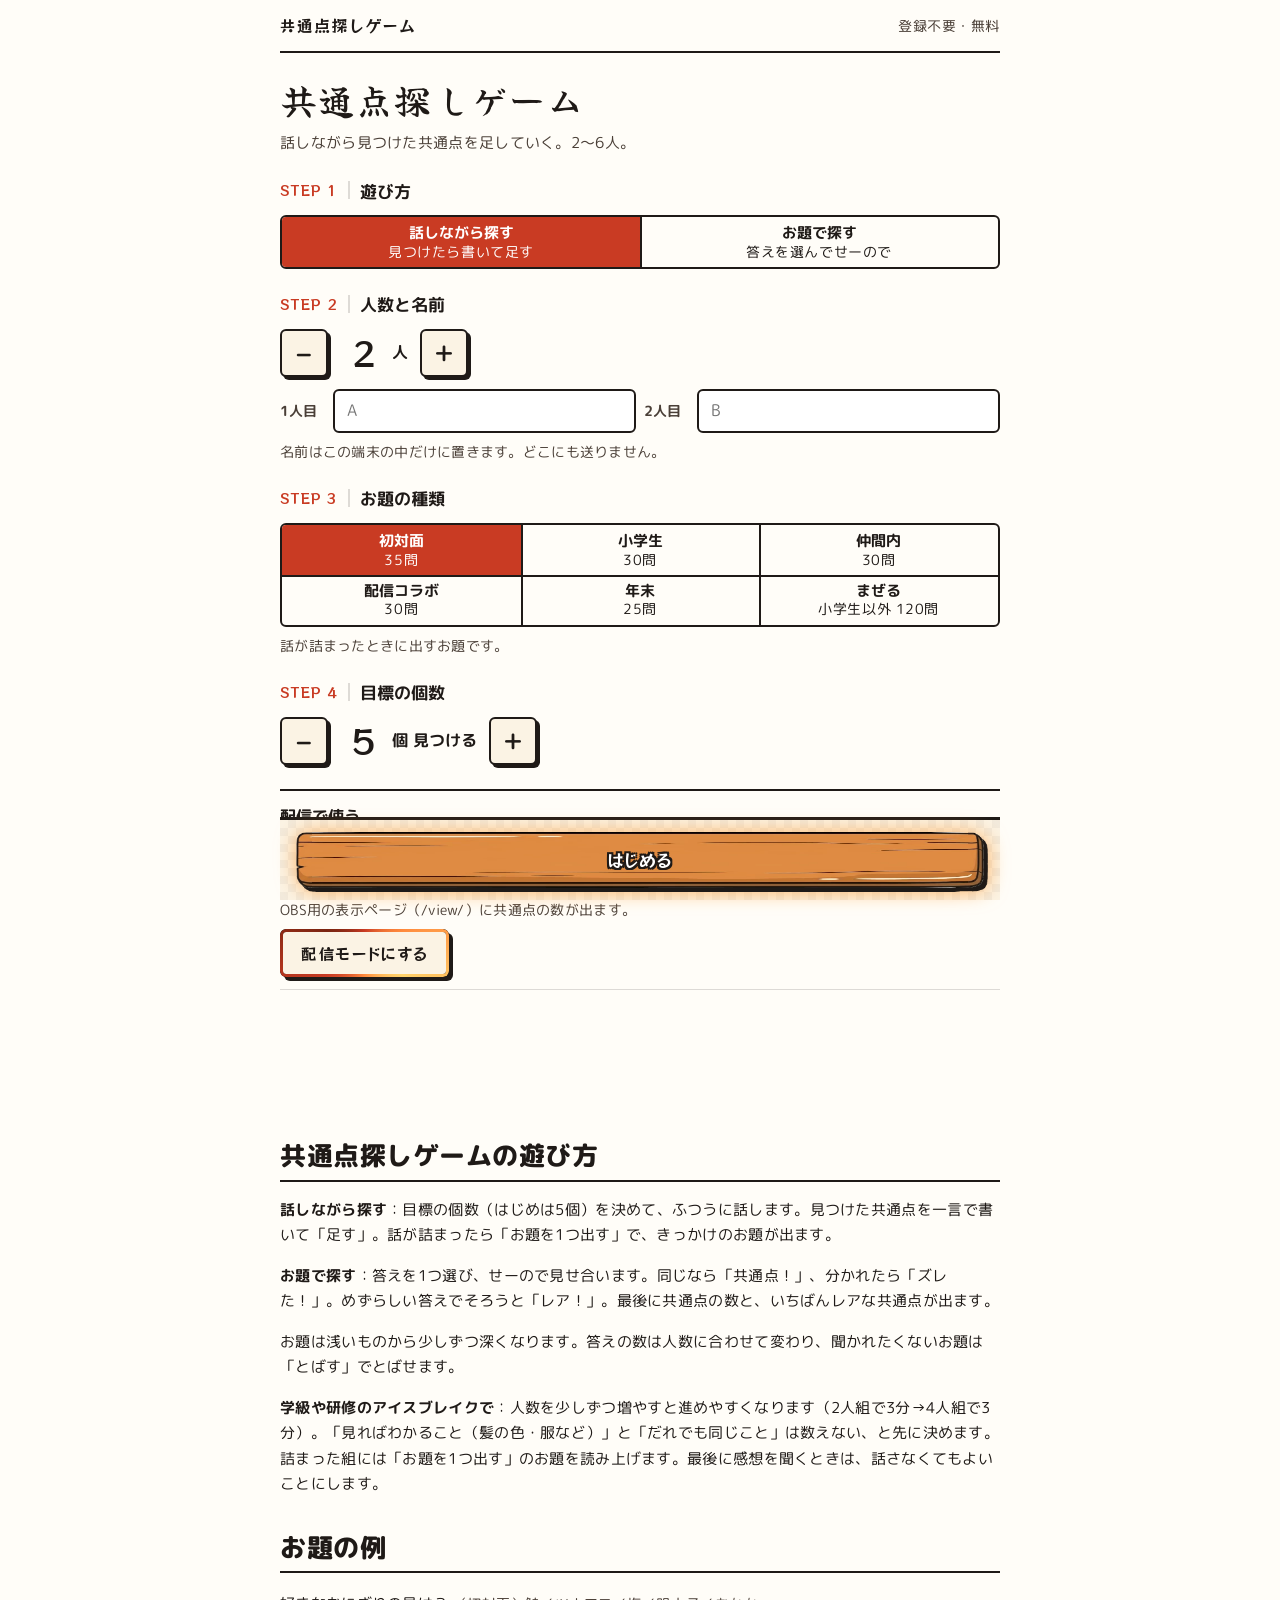
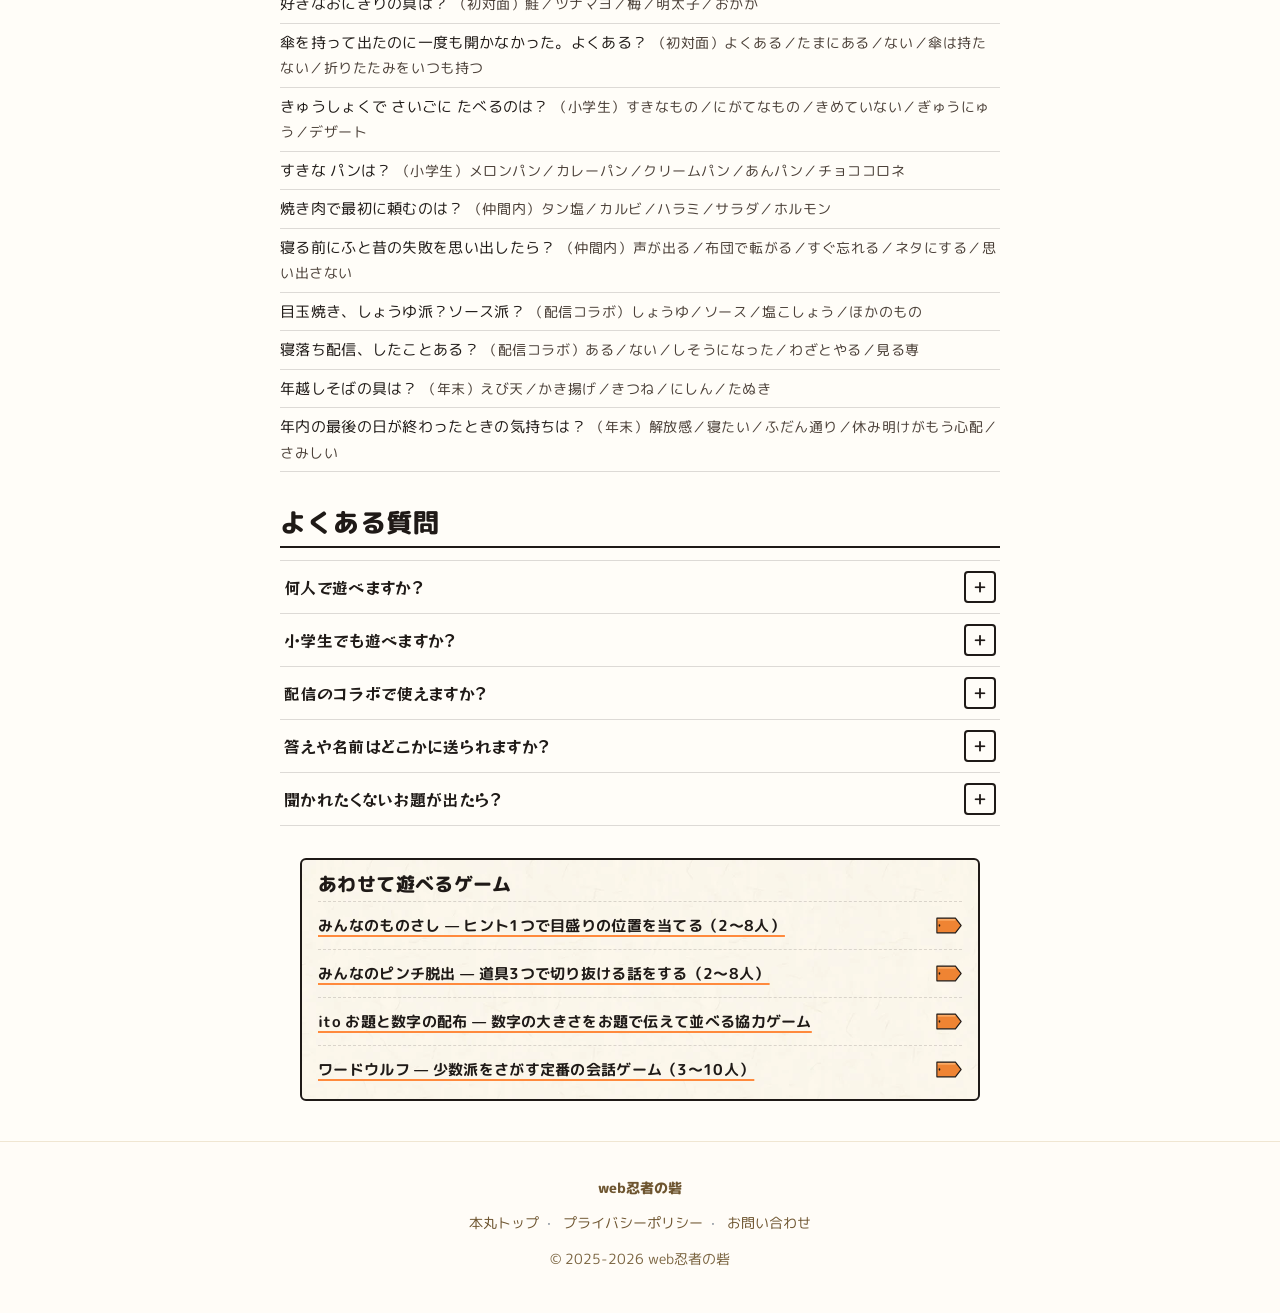
==== index.html @ b66000cd "本の紹介を置いた（Amazonアソシエイト・結果の後／ページの下・PR表記つき） Co-Authored-By: Claude Opus 5.5 <noreply@anthropic.com>" ====
<!DOCTYPE html>
<html lang="ja">
<head>
<meta charset="UTF-8">
<meta name="viewport" content="width=device-width, initial-scale=1.0">
<title>共通点探しゲーム｜話しながら数える・お題150問で一斉オープン（無料）</title>
<meta name="description" content="共通点探しゲームを無料で。話しながら見つけた共通点を一言で足して「共通点 ◯/5」を数える遊び方と、お題の答えを選んでせーので見せ合う遊び方。初対面・小学生・仲間内・配信コラボ・年末のお題150問。2〜6人・配信のコラボにも。登録不要。">
<meta name="theme-color" content="#ff8a3d">
<link rel="canonical" href="https://kyoutsu.kkpwebninja.com/">
<!-- WEBNINJA_UNIFIED_FAVICON -->
<link rel="icon" type="image/png" sizes="32x32" href="/favicon.png">
<link rel="icon" type="image/png" sizes="192x192" href="/favicon-192.png">
<link rel="apple-touch-icon" sizes="180x180" href="/apple-touch-icon.png">

<meta property="og:title" content="共通点探しゲーム｜話しながら数える・お題で一斉オープン">
<meta property="og:description" content="見つけた共通点を数える帯と、お題150問の一斉オープン。2〜6人・配信のコラボにも。">
<meta property="og:type" content="website">
<meta property="og:url" content="https://kyoutsu.kkpwebninja.com/">
<meta property="og:site_name" content="共通点探しゲーム">
<meta property="og:image" content="https://kyoutsu.kkpwebninja.com/ogp.jpg?d=20261023b">
<meta name="twitter:card" content="summary_large_image">
<meta name="twitter:image" content="https://kyoutsu.kkpwebninja.com/ogp.jpg?d=20261023b">

<script type="application/ld+json">
{
  "@context": "https://schema.org",
  "@type": "WebApplication",
  "name": "共通点探しゲーム",
  "url": "https://kyoutsu.kkpwebninja.com/",
  "description": "話しながら見つけた共通点を数えるか、お題に答えて一斉にオープンして一致を数える共通点探しゲーム。2〜6人。配信のコラボでは表示ページに共通点の数の帯を出せる。",
  "applicationCategory": "GameApplication",
  "operatingSystem": "Web",
  "offers": {"@type":"Offer","price":"0","priceCurrency":"JPY"},
  "author": {"@type":"Organization","name":"web忍者の砦"}
}
</script>

<!-- 運営者の確認用（?kkptest=1 でこの端末だけオン・?kkptest=0 でオフ）。オンの間は GA4 を送らず広告も読まず、スマホでも配信モードを試せる（ito・haa・ワードウルフと同じ方式） -->
<script>
(function(){
  var t = false;
  try {
    if (/[?&]kkptest=1\b/.test(location.search)) localStorage.setItem('kkp-test','1');
    if (/[?&]kkptest=0\b/.test(location.search)) localStorage.removeItem('kkp-test');
    t = localStorage.getItem('kkp-test') === '1';
  } catch(e){}
  window.__kkpTest = t;
  if (t) window['ga-disable-G-2LM85GJN0L'] = true;
})();
</script>
<!-- Google Analytics -->
<script async src="https://www.googletagmanager.com/gtag/js?id=G-2LM85GJN0L"></script>
<script>
  window.dataLayer = window.dataLayer || [];
  function gtag(){dataLayer.push(arguments);}
  gtag('js', new Date());
  gtag('config', 'G-2LM85GJN0L');
</script>

<!-- 共通部品 D4（kkp-kit を kit/ にコピーしたもの。中は手で直さず kkp-kit 側で直して sync.sh）。
     配信モードの判定（KKit.stream）を広告より先に使うので defer なしで読む -->
<script src="/kit/kit.js?v=aa27e3f"></script>
<!-- AdSense
     配信モード（PC幅768以上で手動・?mode=stream。kit の KKit.stream）と、参加リンク（?p=）の回答画面では AdSense のスクリプト自体を読まない（はぁ・ワードウルフと同じ）。
     スマホでは ?mode=stream も効かない（ふだんの遊び方で広告を消す抜け道にしないため）。
     ふだんは結果画面を出したときに初めて読む（広告は結果のあとだけ）。 -->
<script>
(function(){
  var guest = /[?&]p=/.test(location.search);
  // 配信モードは前の版から同じキー（ky-stream = '1'）なので移しかえはいらない
  var on = guest ? false : KKit.stream.init({ key: 'ky-stream' });
  window.__kyStream = on;
  window.__kyGuest = guest;
  var noAds = KKit.stream.noAds() || guest;
  var state = 0, waits = [];
  window.__kyLoadAds = function(cb){
    if (noAds) return;
    if (cb) { if (state === 2) cb(); else waits.push(cb); }
    if (state) return; state = 1;
    var s = document.createElement('script');
    s.async = true; s.crossOrigin = 'anonymous';
    s.onload = s.onerror = function(){ state = 2; var w = waits; waits = []; w.forEach(function(f){ try { f(); } catch (e) {} }); };
    s.src = 'https://pagead2.googlesyndication.com/pagead/js/adsbygoogle.js?client=ca-pub-1298304917726270';
    document.head.appendChild(s);
  };
})();
</script>

<link rel="preconnect" href="https://fonts.googleapis.com">
<link rel="preconnect" href="https://fonts.gstatic.com" crossorigin>
<link href="https://fonts.googleapis.com/css2?family=M+PLUS+Rounded+1c:wght@400;700;800&display=swap" rel="stylesheet">
<!-- k-fonts:start -->
<link href="https://fonts.googleapis.com/css2?family=Yuji+Syuku&family=RocknRoll+One&display=swap&text=%21%25%28%29%2B-%2F0123456789%3A%3F%40ABCDEFGHIJKLMNOPQRSTUVWXYZ_abcdefghijklmnopqrstuvwxyz%C2%A9%C2%B7%E2%80%A6%E2%86%92%E2%88%92%E2%97%AF%E3%80%81%E3%80%82%E3%80%85%E3%80%8C%E3%80%8D%E3%80%9C%E3%81%81%E3%81%82%E3%81%84%E3%81%86%E3%81%88%E3%81%8A%E3%81%8B%E3%81%8C%E3%81%8D%E3%81%8E%E3%81%8F%E3%81%90%E3%81%91%E3%81%92%E3%81%93%E3%81%94%E3%81%95%E3%81%96%E3%81%97%E3%81%98%E3%81%99%E3%81%9A%E3%81%9B%E3%81%9C%E3%81%9D%E3%81%9E%E3%81%9F%E3%81%A0%E3%81%A1%E3%81%A3%E3%81%A4%E3%81%A5%E3%81%A6%E3%81%A7%E3%81%A8%E3%81%A9%E3%81%AA%E3%81%AB%E3%81%AC%E3%81%AD%E3%81%AE%E3%81%AF%E3%81%B0%E3%81%B1%E3%81%B2%E3%81%B3%E3%81%B5%E3%81%B6%E3%81%B8%E3%81%B9%E3%81%BA%E3%81%BB%E3%81%BC%E3%81%BD%E3%81%BE%E3%81%BF%E3%82%80%E3%82%81%E3%82%82%E3%82%83%E3%82%84%E3%82%85%E3%82%86%E3%82%87%E3%82%88%E3%82%89%E3%82%8A%E3%82%8B%E3%82%8C%E3%82%8D%E3%82%8F%E3%82%92%E3%82%93%E3%82%A1%E3%82%A2%E3%82%A3%E3%82%A4%E3%82%A6%E3%82%A7%E3%82%A8%E3%82%AA%E3%82%AB%E3%82%AD%E3%82%AE%E3%82%AF%E3%82%B0%E3%82%B1%E3%82%B2%E3%82%B3%E3%82%B4%E3%82%B5%E3%82%B6%E3%82%B7%E3%82%B8%E3%82%B9%E3%82%BA%E3%82%BB%E3%82%BD%E3%82%BE%E3%82%BF%E3%83%80%E3%83%81%E3%83%83%E3%83%84%E3%83%86%E3%83%87%E3%83%88%E3%83%89%E3%83%8A%E3%83%8B%E3%83%8D%E3%83%8F%E3%83%90%E3%83%91%E3%83%92%E3%83%93%E3%83%94%E3%83%95%E3%83%96%E3%83%97%E3%83%98%E3%83%99%E3%83%9A%E3%83%9B%E3%83%9C%E3%83%9D%E3%83%9E%E3%83%9F%E3%83%A0%E3%83%A1%E3%83%A2%E3%83%A3%E3%83%A4%E3%83%A5%E3%83%A7%E3%83%A8%E3%83%A9%E3%83%AA%E3%83%AB%E3%83%AC%E3%83%AD%E3%83%AF%E3%83%B3%E3%83%BB%E3%83%BC%E4%B8%80%E4%B8%89%E4%B8%8A%E4%B8%8B%E4%B8%8D%E4%B8%A6%E4%B8%AD%E4%B8%B8%E4%B8%BB%E4%B8%BC%E4%B9%85%E4%B9%B3%E4%BA%88%E4%BA%8B%E4%BA%8C%E4%BA%BA%E4%BB%8A%E4%BB%95%E4%BB%98%E4%BB%A5%E4%BB%B2%E4%BB%B6%E4%BB%BB%E4%BC%8A%E4%BC%8F%E4%BC%91%E4%BC%9A%E4%BD%8D%E4%BD%8F%E4%BD%93%E4%BD%95%E4%BD%99%E4%BD%9C%E4%BD%BF%E4%BE%8B%E4%BF%82%E4%BF%A1%E4%BF%AE%E5%80%8B%E5%80%99%E5%80%9F%E5%80%A4%E5%81%A5%E5%81%B4%E5%82%98%E5%82%99%E5%85%83%E5%85%88%E5%85%89%E5%85%A5%E5%85%A8%E5%85%B1%E5%85%B7%E5%86%85%E5%86%8D%E5%86%99%E5%86%AC%E5%86%B7%E5%87%BA%E5%88%86%E5%88%87%E5%88%9D%E5%88%A4%E5%88%A5%E5%88%BB%E5%89%8D%E5%89%B2%E5%8A%9B%E5%8A%A0%E5%8A%A9%E5%8A%B9%E5%8B%89%E5%8B%95%E5%8B%A4%E5%8C%96%E5%8C%BA%E5%8D%8A%E5%8D%94%E5%8D%98%E5%8D%AF%E5%8D%B0%E5%8D%B5%E5%8F%82%E5%8F%8B%E5%8F%8D%E5%8F%8E%E5%8F%96%E5%8F%97%E5%8F%A3%E5%8F%A5%E5%8F%B0%E5%8F%B3%E5%8F%B7%E5%8F%B8%E5%90%84%E5%90%88%E5%90%89%E5%90%8C%E5%90%8D%E5%90%9B%E5%90%A6%E5%91%82%E5%91%8A%E5%91%B3%E5%92%8C%E5%93%81%E5%93%A1%E5%95%86%E5%95%8F%E5%96%B6%E5%99%A8%E5%9B%9E%E5%9B%A3%E5%9B%B0%E5%9B%BD%E5%9C%B0%E5%9E%8B%E5%9F%BA%E5%A0%B4%E5%A1%A9%E5%A2%97%E5%A3%AB%E5%A3%B0%E5%A4%89%E5%A4%8F%E5%A4%95%E5%A4%96%E5%A4%9A%E5%A4%9C%E5%A4%A2%E5%A4%A7%E5%A4%A9%E5%A4%AA%E5%A4%B1%E5%A5%BD%E5%A7%8B%E5%AD%90%E5%AD%97%E5%AD%A6%E5%AE%88%E5%AE%97%E5%AE%9A%E5%AE%9F%E5%AE%B6%E5%AE%BF%E5%AF%84%E5%AF%8C%E5%AF%9D%E5%AF%BE%E5%AF%BF%E5%B0%82%E5%B0%8F%E5%B0%91%E5%B1%8A%E5%B1%8B%E5%B1%B1%E5%B3%B6%E5%B7%AE%E5%B7%BB%E5%B7%BE%E5%B8%83%E5%B8%AD%E5%B8%AF%E5%B8%B0%E5%B9%85%E5%B9%B4%E5%BA%83%E5%BA%97%E5%BA%A6%E5%BA%A7%E5%BA%AB%E5%BA%B7%E5%BC%81%E5%BC%8F%E5%BC%B5%E5%BC%B7%E5%BC%BE%E5%BD%93%E5%BD%A2%E5%BD%B9%E5%BE%85%E5%BE%8C%E5%BF%83%E5%BF%8D%E5%BF%98%E5%BF%99%E6%80%96%E6%80%9D%E6%80%A5%E6%81%8B%E6%82%AA%E6%83%B3%E6%84%9B%E6%84%9F%E6%85%8B%E6%85%8C%E6%86%B6%E6%88%90%E6%88%A6%E6%88%BB%E6%89%80%E6%89%87%E6%89%8B%E6%89%B1%E6%8A%80%E6%8A%98%E6%8A%9C%E6%8A%9E%E6%8A%B9%E6%8A%BC%E6%8B%85%E6%8C%81%E6%8C%91%E6%8E%98%E6%8E%A2%E6%8E%A5%E6%8F%9A%E6%8F%9B%E6%92%AE%E6%93%8D%E6%94%BE%E6%94%BF%E6%95%97%E6%95%99%E6%95%A3%E6%95%B0%E6%95%B4%E6%96%87%E6%96%89%E6%96%99%E6%96%B0%E6%96%B9%E6%97%85%E6%97%8F%E6%97%A2%E6%97%A5%E6%97%A9%E6%98%86%E6%98%8E%E6%98%94%E6%98%A0%E6%98%BC%E6%99%82%E6%99%AF%E6%9A%97%E6%9B%B2%E6%9B%B8%E6%9B%BF%E6%9C%80%E6%9C%88%E6%9C%89%E6%9C%8D%E6%9C%9D%E6%9C%9F%E6%9C%A8%E6%9C%AA%E6%9C%AB%E6%9C%AC%E6%9C%AD%E6%9C%BA%E6%9D%90%E6%9D%9F%E6%9D%A5%E6%9D%BE%E6%9E%95%E6%9E%9C%E6%9E%A0%E6%A0%97%E6%A0%A1%E6%A0%B9%E6%A2%85%E6%A3%9A%E6%A5%AD%E6%A5%BD%E6%A7%8B%E6%A7%98%E6%A8%99%E6%A8%AA%E6%A9%9F%E6%AC%84%E6%AC%A1%E6%AD%8C%E6%AD%A2%E6%AD%A3%E6%AD%A9%E6%AD%B4%E6%AE%8B%E6%AE%B5%E6%AF%8E%E6%B0%8F%E6%B0%97%E6%B0%B4%E6%B1%BA%E6%B2%B9%E6%B2%BB%E6%B3%81%E6%B3%A3%E6%B4%BE%E6%B5%85%E6%B6%88%E6%B7%B1%E6%B7%BB%E6%B8%88%E6%B8%9B%E6%B9%AF%E6%BA%96%E6%BC%94%E6%BC%A2%E7%82%8A%E7%82%AD%E7%82%B9%E7%84%A1%E7%84%BC%E7%85%A7%E7%85%AE%E7%88%AC%E7%89%87%E7%89%9B%E7%89%A9%E7%89%B9%E7%8A%AC%E7%8A%B6%E7%8C%AB%E7%8E%89%E7%90%86%E7%94%98%E7%94%9F%E7%94%A8%E7%94%B0%E7%94%B1%E7%94%BB%E7%95%AA%E7%96%91%E7%96%B2%E7%97%85%E7%99%BB%E7%99%BD%E7%9B%9B%E7%9B%AE%E7%9B%B4%E7%9B%B8%E7%9C%81%E7%9C%9F%E7%9C%A0%E7%9D%80%E7%9E%AC%E7%9F%A5%E7%9F%AD%E7%A0%94%E7%A0%A6%E7%A2%BA%E7%A4%BA%E7%A4%BE%E7%A5%88%E7%A5%9E%E7%A6%8F%E7%A7%92%E7%A7%BB%E7%A8%AE%E7%A9%BA%E7%AA%93%E7%AB%AF%E7%AB%BF%E7%AC%91%E7%AC%AC%E7%AD%94%E7%AE%97%E7%B0%A1%E7%B3%BB%E7%B4%84%E7%B4%85%E7%B4%9A%E7%B4%A0%E7%B5%82%E7%B5%84%E7%B5%90%E7%B5%A1%E7%B5%B5%E7%B6%9A%E7%B7%8A%E7%B7%91%E7%B7%92%E7%B8%AE%E7%BD%AA%E7%BD%AE%E7%BF%92%E8%80%83%E8%80%85%E8%81%9E%E8%81%B4%E8%81%B7%E8%82%89%E8%83%8C%E8%83%BD%E8%87%AA%E8%87%B4%E8%88%9E%E8%89%AF%E8%89%B2%E8%8B%A6%E8%8B%B1%E8%8C%B6%E8%8F%93%E8%8F%9C%E8%90%BD%E8%91%89%E8%94%B5%E8%99%AB%E8%A1%8C%E8%A1%A8%E8%A3%8F%E8%A3%9C%E8%A6%81%E8%A6%86%E8%A6%8B%E8%A6%96%E8%A6%9A%E8%A7%92%E8%A7%A3%E8%A7%A6%E8%A8%80%E8%A8%98%E8%A8%AD%E8%A8%B3%E8%A9%A3%E8%A9%A6%E8%A9%B0%E8%A9%B1%E8%AA%8C%E8%AA%8D%E8%AA%95%E8%AA%9E%E8%AA%AD%E8%AA%BF%E8%AB%87%E8%AC%8E%E8%B1%86%E8%B2%A9%E8%B2%B7%E8%B2%BC%E8%B3%AA%E8%B5%B0%E8%B5%B7%E8%B6%85%E8%B6%8A%E8%B6%A3%E8%B6%B3%E8%BA%AB%E8%BB%8A%E8%BB%A2%E8%BE%BC%E8%BF%91%E8%BF%94%E8%BF%B7%E8%BF%BD%E9%80%81%E9%80%8F%E9%80%94%E9%80%9A%E9%80%A3%E9%80%B1%E9%80%B2%E9%81%85%E9%81%8A%E9%81%8B%E9%81%8E%E9%81%93%E9%81%94%E9%81%95%E9%81%A9%E9%81%B8%E9%83%A8%E9%85%8D%E9%85%92%E9%85%A2%E9%85%B8%E9%87%88%E9%87%8D%E9%87%8E%E9%87%91%E9%87%A3%E9%8C%B2%E9%8D%8B%E9%95%B7%E9%96%89%E9%96%8B%E9%96%93%E9%9A%8E%E9%9A%A0%E9%9B%86%E9%9B%91%E9%9B%A2%E9%9B%A8%E9%9B%B2%E9%9B%BB%E9%9D%A2%E9%9F%B3%E9%9F%BB%E9%A0%86%E9%A0%AD%E9%A0%BC%E9%A1%8C%E9%A1%9E%E9%A2%A8%E9%A3%9B%E9%A3%9F%E9%A3%B2%E9%A3%BE%E9%AB%98%E9%AB%AA%E9%AD%9A%E9%AE%AD%E9%B3%A5%E9%B7%B9%E9%BA%BA%E9%BB%92%E9%BD%A2%EF%BC%81%EF%BC%88%EF%BC%89%EF%BC%8B%EF%BC%8D%EF%BC%8F%EF%BC%9A%EF%BC%9D%EF%BC%9F%EF%BD%9C" rel="stylesheet">
<!-- k-fonts:end -->
<link rel="stylesheet" href="/kit/kit.css?v=aa27e3f">
<script src="/js/odai.js"></script>
<style>
/* ---- このサイトだけの並べ方（k- 以外の名前） ---- */
body{margin:0;background:var(--k-surface)}
.ky-wrap{max-width:720px;margin:0 auto;padding:0 16px}
.ky-top{display:flex;align-items:center;justify-content:space-between;gap:12px;padding:12px 0;border-bottom:2px solid var(--k-sumi)}
.ky-top a{color:var(--k-sumi);text-decoration:none;font-family:var(--k-bold);font-size:16px;letter-spacing:.06em}
.ky-top small{font-size:14px;color:var(--k-text-2)}
h1.ky-h1{margin:24px 0 8px;font-family:var(--k-brush);font-weight:400;font-size:30px;letter-spacing:.06em;line-height:1.25}
.ky-lead{margin:0 0 16px;font-size:15px;line-height:1.7;color:var(--k-text-2)}
.ky-sec{margin:24px 0}
.ky-sec>h2{margin:0 0 12px;font-size:17px;line-height:1.4}
.ky-sub{margin:12px 0 0}
.ky-row{display:flex;align-items:center;gap:12px;flex-wrap:wrap}
.ky-names{display:grid;grid-template-columns:1fr;gap:8px;margin-top:12px}
.ky-name{display:flex;align-items:center;gap:8px}
.ky-name>span{flex:0 0 3.2em;font-size:14px;font-weight:700;color:var(--k-text-2)}
.ky-name input{flex:1;min-width:0;height:44px;box-sizing:border-box;padding:0 12px;border:2px solid var(--k-sumi);border-radius:var(--k-r);background:#fff;font:inherit;font-size:16px}
.ky-name .k-seg{flex:0 0 auto}
.ky-name .k-seg>button{min-height:44px;padding:4px 10px;font-size:14px}
.ky-note{margin:8px 0 0;font-size:14px;line-height:1.6;color:var(--k-text-2)}
.ky-start{margin:24px 0 8px}
.ky-start .k-btn-main{width:100%}
.ky-packs .k-seg>button{flex-basis:33.34%}
.ky-stream{margin:24px 0;padding:12px 0;border-top:2px solid var(--k-sumi);border-bottom:1px solid var(--k-line-soft)}
.ky-stream h2{margin:0 0 4px;font-size:16px}
.ky-cmp{margin:6px 0 4px;display:grid;gap:4px}
.ky-cmp div{display:grid;grid-template-columns:6.5em 1fr;gap:8px;align-items:baseline}
.ky-cmp dt{font-weight:800;font-size:15px;color:var(--k-sumi)}
.ky-cmp dd{margin:0;font-size:14px;line-height:1.55;color:var(--k-text-2)}
.ky-stream a{color:var(--k-sumi);font-weight:700}

/* ---- お題で探す ---- */
.ky-prog{display:flex;align-items:center;gap:12px;margin:16px 0 8px;font-family:var(--k-bold);font-size:15px}
.ky-prog .k-bar{flex:1}
.ky-q{margin:8px 0 16px;padding:16px 0 12px;border-top:3px solid var(--k-sumi);border-bottom:1px solid var(--k-line-soft)}
.ky-q small{display:block;font-size:14px;font-weight:700;color:var(--k-text-2)}
.ky-q p{margin:4px 0 0;font-family:var(--k-bold);font-size:24px;line-height:1.35;letter-spacing:.04em;word-break:auto-phrase}
.ky-turn{margin:0 0 8px;font-size:16px;font-weight:700}
.ky-turn b{color:var(--k-shu)}
.ky-choices{display:grid;grid-template-columns:1fr 1fr;gap:8px}
.ky-choices button{min-height:56px;padding:8px 12px;border:2px solid var(--k-sumi);border-radius:var(--k-r);background:#fff;color:var(--k-sumi);font-family:var(--k-body);font-size:17px;font-weight:700;line-height:1.3;cursor:pointer;box-shadow:var(--k-sh-s);word-break:auto-phrase}
.ky-choices button:active{transform:translate(3px,3px);box-shadow:none}
.ky-choices button[aria-pressed="true"]{background:var(--k-shu);color:#fff}
.ky-cover{padding:24px 0;border-top:1px solid var(--k-line-soft);border-bottom:1px solid var(--k-line-soft)}
.ky-cover p{margin:0 0 16px;font-size:18px;font-weight:700;line-height:1.5}
.ky-cover p b{color:var(--k-shu);font-size:24px}
.ky-cover .k-btn-main{width:100%}
.ky-status{margin:16px 0 0;padding:0;list-style:none;border-top:1px solid var(--k-line-soft)}
.ky-status li{display:flex;align-items:center;justify-content:space-between;gap:8px;min-height:44px;border-bottom:1px solid var(--k-line-soft);font-size:15px}
.ky-status li i{font-style:normal;font-size:14px;color:var(--k-text-2)}
.ky-status li.done i{color:var(--k-shu);font-weight:700}
.ky-acts{display:flex;gap:12px;flex-wrap:wrap;margin:16px 0}
.ky-acts .k-btn{flex:1 1 200px}
.ky-open{margin:0;padding:0;list-style:none;border-top:1px solid var(--k-line-soft)}
.ky-open>li{padding:10px 0;border-bottom:1px solid var(--k-line-soft)}
.ky-open .nm{display:block;font-size:14px;font-weight:700;color:var(--k-text-2)}
.ky-open .an{display:block;font-family:var(--k-bold);font-size:22px;line-height:1.3}
.ky-open li.hit .an{color:var(--k-shu)}
/* 2026-10-23 自分でめくる：伏せた答え（押すとその人の答えが出る） */
.ky-open li.back{padding:6px 0}
.ky-flip{display:flex;align-items:center;justify-content:space-between;gap:12px;width:100%;min-height:52px;padding:6px 12px;border:2px dashed #c8a77f;border-radius:var(--k-r,6px);background:repeating-linear-gradient(45deg,#fbf1e2 0 6px,#f4e4cc 6px 12px);color:#a8501a;font:inherit;text-align:left;cursor:pointer}
.ky-flip .nm{color:#6b5a48}
.ky-flip .an{font-size:22px}
.ky-flip:hover{border-color:var(--k-shu)}
.ky-flip:focus-visible{outline:3px solid var(--k-shu);outline-offset:2px}
.ky-open li.fresh .an{animation:kyFl .35s cubic-bezier(.3,1.6,.5,1) both}
@keyframes kyFl{0%{transform:scale(.6);opacity:0}100%{transform:none;opacity:1}}
@media (prefers-reduced-motion:reduce){.ky-open li.fresh .an{animation:none}}
.ky-flipall{min-height:48px;margin:0}
.ky-open li.wait{display:flex;align-items:baseline;gap:12px;padding:6px 0}
.ky-open li.wait .an{font-family:var(--k-body);font-size:14px;font-weight:700;color:var(--k-text-2)}
.ky-open .set{margin-top:6px}
.ky-open .set .k-seg>button{min-height:40px;padding:4px 8px;font-size:14px}
.ky-verdict{display:flex;align-items:center;gap:16px;margin:16px 0 0;min-height:84px}
.ky-verdict .k-stamp{flex:none;width:84px;height:84px;font-size:21px;line-height:1.05;text-align:center}
.ky-verdict p{margin:0;font-size:17px;font-weight:700;line-height:1.5}
.ky-verdict .rare{display:inline-block;margin-right:8px;padding:0 8px;border:2px solid var(--k-shu);border-radius:4px;color:var(--k-shu);font-family:var(--k-bold);font-size:16px;font-weight:400}
.ky-follow{margin:12px 0 0;padding:8px 0 0;border-top:1px solid var(--k-line-soft);font-size:16px;font-weight:700}
.ky-follow span{margin-right:8px;font-size:14px;color:var(--k-text-2)}
.ky-host{margin:16px 0 0;border-top:2px solid var(--k-sumi)}
.ky-host>summary{min-height:44px;display:flex;align-items:center;cursor:pointer;font-weight:700;font-size:14px;list-style:none}
.ky-host>summary::before{content:"＋";margin-right:8px;font-family:var(--k-bold)}
.ky-host[open]>summary::before{content:"－"}
.ky-host .in{padding:0 0 12px}
.ky-ac{display:flex;gap:8px}
.ky-ac textarea{flex:1;min-width:0;height:44px;box-sizing:border-box;padding:10px 12px;border:2px solid var(--k-sumi);border-radius:var(--k-r);font:inherit;font-size:15px;resize:none}
.ky-msg{min-height:1.5em;margin:6px 0 0;font-size:14px;font-weight:700}
.ky-msg.ng{color:var(--k-shu)}
.ky-qr{display:flex;gap:16px;align-items:center;flex-wrap:wrap}
.ky-qr svg{display:block;background:#fff}

/* ---- 話しながら探す ---- */
.ky-count{display:flex;align-items:baseline;gap:12px;margin:16px 0 8px;font-family:var(--k-bold)}
.ky-count b{font-size:44px;line-height:1;color:var(--k-shu);font-weight:400;font-variant-numeric:tabular-nums}
.ky-count span{font-size:20px}
.ky-add{display:flex;gap:8px;margin:12px 0 0}
.ky-add input{flex:1;min-width:0;height:52px;box-sizing:border-box;padding:0 12px;border:2px solid var(--k-sumi);border-radius:var(--k-r);background:#fff;font:inherit;font-size:17px}
.ky-add .k-btn{flex:none;min-width:88px}
.ky-found{margin:12px 0 0;padding:0;list-style:none;border-top:1px solid var(--k-line-soft)}
.ky-found li{display:flex;align-items:center;gap:12px;min-height:44px;border-bottom:1px solid var(--k-line-soft);font-size:16px;font-weight:700}
.ky-found li i{flex:none;width:2em;font-style:normal;font-family:var(--k-bold);color:var(--k-shu)}
.ky-found li span{flex:1;min-width:0;word-break:break-all}
.ky-found li .ed{flex:1;min-width:0;height:40px;box-sizing:border-box;padding:0 8px;border:2px solid var(--k-shu);border-radius:var(--k-r);font:inherit;font-size:16px}
.ky-found li.more{font-size:14px;font-weight:700;color:var(--k-text-2)}
.ky-found li button{flex:none;min-height:36px;padding:0 10px;border:1px solid var(--k-line-soft);border-radius:var(--k-r);background:#fff;font:inherit;font-size:14px;color:var(--k-text-2);cursor:pointer}
.ky-empty{padding:12px 0;font-size:14px;color:var(--k-text-2)}
.ky-topic{margin:16px 0 0;padding:12px 0;border-top:3px solid var(--k-sumi);border-bottom:1px solid var(--k-line-soft)}
.ky-topic small{display:block;font-size:14px;font-weight:700;color:var(--k-text-2)}
.ky-topic p{margin:4px 0 0;font-family:var(--k-bold);font-size:22px;line-height:1.35;word-break:auto-phrase}
.ky-topic .fl{font-family:var(--k-body);font-size:15px;font-weight:700;color:var(--k-text-2)}
.ky-tstamp{display:flex;align-items:center;gap:12px;min-height:72px;margin:8px 0 0}
.ky-tstamp .k-stamp{flex:none;width:72px;height:72px;font-size:19px;line-height:1.05;text-align:center}
.ky-tstamp p{margin:0;font-size:16px;font-weight:700}
.ky-tstamp .k-btn{min-height:40px;margin-left:auto}
.ky-lbl{display:block;margin:0 0 6px;font-size:14px;font-weight:700;color:var(--k-text-2)}
.ky-vlinks{display:flex;align-items:center;gap:8px 16px;flex-wrap:wrap}
.ky-vlinks .k-btn-sm{min-height:44px}
.ky-linkbtn{background:none;border:0;padding:0;font:inherit;font-weight:700;color:var(--k-sumi);text-decoration:underline;cursor:pointer;min-height:44px}
.ky-agree{margin:16px 0 0}
.ky-agree p{margin:0 0 8px;font-size:16px;font-weight:700}
.ky-agree .k-seg>button{min-height:44px;font-size:14px}
.ky-pos .k-seg>button{min-height:40px;font-size:14px}

/* 結果 */
.ky-res .k-result{margin:16px 0}
.ky-res .k-result b{font-size:34px}
.ky-best{margin:16px 0 0;padding:12px 0;border-top:2px solid var(--k-sumi);border-bottom:1px solid var(--k-line-soft)}
.ky-best small{display:block;font-size:14px;font-weight:700;color:var(--k-text-2)}
.ky-best b{display:block;margin-top:4px;font-family:var(--k-bold);font-weight:400;font-size:22px;line-height:1.35;color:var(--k-shu)}
.ky-best span{display:block;font-size:14px;line-height:1.6}
.ky-res .k-table-result td,.ky-res .k-table-result th{font-size:15px}
/* 各問の結果（共通点の行は小さな判子） */
.ky-qlist{margin:16px 0 0}
.ky-qlist tbody>tr>td:first-child{min-width:0;width:2.2em;padding-right:0;color:var(--k-text-2)}
.ky-qlist td small{display:block;font-size:14px;line-height:1.5;color:var(--k-text-2)}
.ky-qlist tr.k-win td small{color:var(--k-sumi)}
.ky-qlist td.k-r{width:64px;vertical-align:middle;text-align:center}
.ky-qlist .k-stamp{width:48px;height:48px;font-size:14px;line-height:1.05}
.ky-qlist .zure{font-size:14px;font-weight:700;color:var(--k-text-2)}
.ky-ad{margin:32px 0 8px}

/* 回答画面（ゲストのスマホ） */
.ky-code{margin:16px 0 0;padding:12px 0;border-top:3px solid var(--k-sumi);border-bottom:1px solid var(--k-line-soft)}
.ky-code .cd{display:block;font-family:var(--k-bold);font-size:30px;letter-spacing:.1em;font-variant-numeric:tabular-nums}
.ky-code .uk{font-size:14px;font-weight:700}
.ky-big{margin:16px 0;padding:24px 12px;border:3px solid var(--k-sumi);border-radius:var(--k-r);background:#fff;text-align:center}
.ky-big small{display:block;font-size:14px;font-weight:700;color:var(--k-text-2)}
.ky-big b{display:block;font-family:var(--k-bold);font-size:40px;line-height:1.25;color:var(--k-shu);word-break:auto-phrase}
.ky-qnav{display:flex;align-items:center;justify-content:space-between;gap:8px;margin:12px 0}
.ky-qnav .k-btn{min-width:96px}

/* 読みもの */
.ky-about{margin:40px 0 0}
.ky-about p,.ky-about li{font-size:15px;line-height:1.7}
.ky-ex{margin:0;padding:0;list-style:none}
.ky-ex li{padding:6px 0;border-bottom:1px solid var(--k-line-soft)}
.ky-ex li small{color:var(--k-text-2);font-size:14px}

[hidden]{display:none!important}

@media (min-width:1024px){
  body:not(.stream) .ky-topic p{font-size:32px}
}
@media (min-width:768px){
  .ky-names{grid-template-columns:1fr 1fr}
  .ky-choices{grid-template-columns:repeat(3,1fr)}
  h1.ky-h1{font-size:36px}
}
@media (max-width:767px){
  .ky-start.k-fix{margin:16px -16px 0}
  /* 下の「はじめる」バーに隠れないように：設定を詰めて、2〜3人ならバーの上に全部収める。入力欄へ移るときもバーの上まで送る */
  html{scroll-padding-bottom:calc(96px + env(safe-area-inset-bottom))}
  #setup h1.ky-h1{margin:14px 0 4px;font-size:25px}
  #setup .ky-lead{margin:0 0 8px;font-size:14px;line-height:1.6}
  #setup .ky-sec{margin:14px 0}
  #setup .ky-sec>h2{margin:0 0 8px;font-size:16px}
  #setup .ky-names{margin-top:8px;grid-template-columns:1fr 1fr}
  #setup .ky-name{gap:4px;min-width:0}
  #setup .ky-name>span{flex:none;white-space:nowrap;font-size:14px}
  #setup .ky-name input{padding:0 8px}
  body.stream #setup .ky-names{grid-template-columns:1fr}
  #setup .ky-sub{margin-top:8px}
  #setup #howSeg>button{min-height:44px}
  #setup .k-stepper{margin:0}
  #secN{display:grid;grid-template-columns:1fr auto;align-items:center;column-gap:8px}
  #secN>h2{margin:0;white-space:nowrap}
  #secN .k-stepper{gap:6px}
  #secN .k-stepper>button{width:44px;height:44px}
  #secN>.ky-names,#secN>.ky-note{grid-column:1/-1}
  #setup .ky-note{margin-top:4px;font-size:14px}
}

/* ---- 配信モード（PC）：操作画面も1画面に収める。幅1200で組んで --z で縮める ---- */
body.stream .ky-about,body.stream .ky-adwrap{display:none!important}
body.stream .ky-names{grid-template-columns:1fr}
body.stream.in-game #app{width:var(--w,1200px);max-width:none;zoom:var(--z,1);margin:0 auto}
body.stream.in-game .ky-top{display:none}
body.stream.in-game .ky-playgrid{display:grid;grid-template-columns:1.25fr 1fr;gap:24px;align-items:start}
body.stream.in-game .ky-q p{font-size:30px}
body.stream.in-game .ky-choices{grid-template-columns:1fr 1fr}
body.stream.in-game .ky-pos .k-seg>button{min-height:44px}
/* 2026-10-23 自分でめくる：名前の札を2列に（伏せた札も答えも1画面に） */
body.stream.in-game .ky-open.man{display:grid;grid-template-columns:repeat(2,minmax(0,1fr));column-gap:16px}
body.stream.in-game .ky-open.man>li{min-width:0}
body.stream.in-game .ky-open.man .nm{white-space:nowrap;overflow:hidden;text-overflow:ellipsis}

/* ---- 2026-10-23 配信モードの始める前（設定）も1画面に（スクロールなし・縮めない） ----
   左の段＝遊び方・人数と名前、右の段＝お題の種類・問題数・配信の設定・「はじめる」（ふつうのモードは今のまま）
   入らなければ fit() が body[data-sfit] に段を足す: 1＝大見出しと説明・余白を詰める　2＝補足の小さい字（名前の注意・お題の数・見比べ・OBSの案内）を外す
   3＝見出しを操作と同じ行に（STEP の札を外す）　4＝上の題字の行を外して行の間を詰める */
@media (min-width:768px){
  body.stream:not(.in-game) #app{max-width:1240px}
  body.stream:not(.in-game) #setup{display:grid;grid-template-columns:minmax(0,1.1fr) minmax(0,1fr);column-gap:36px;align-items:start;
    grid-template-areas:"h h" "l l" "r r" "s1 p" "s2 p" "s2 c" "s2 st" "s2 go" "s2 ."}
  body.stream:not(.in-game) #setup>h1{grid-area:h}
  body.stream:not(.in-game) #setup>.ky-lead{grid-area:l}
  body.stream:not(.in-game) #resumeBox{grid-area:r}
  body.stream:not(.in-game) #setup>.ky-s1{grid-area:s1}
  body.stream:not(.in-game) #secN{grid-area:s2}
  body.stream:not(.in-game) #setup>.ky-packs{grid-area:p}
  body.stream:not(.in-game) #setup>.ky-s4{grid-area:c}
  body.stream:not(.in-game) #streamBox{grid-area:st;margin:12px 0 0}
  body.stream:not(.in-game) #setup>.ky-start{grid-area:go}
  body.stream:not(.in-game) .ky-start.k-fix{position:static;margin:16px 0 8px;padding:10px 12px}
  body.stream:not(.in-game) #uniFoot{display:none}
  body.stream:not(.in-game) .ky-packs .k-seg>button{flex-basis:33.34%}
  body.stream:not(.in-game)[data-sfit~="1"] .ky-top{padding:6px 0}
  body.stream:not(.in-game)[data-sfit~="1"] #setup>h1.ky-h1,body.stream:not(.in-game)[data-sfit~="1"] #setup>.ky-lead{display:none}
  body.stream:not(.in-game)[data-sfit~="1"] .ky-sec{margin:10px 0 0}
  body.stream:not(.in-game)[data-sfit~="1"] .ky-sec>h2{margin:0 0 6px}
  body.stream:not(.in-game)[data-sfit~="1"] .ky-sub{margin-top:6px}
  body.stream:not(.in-game)[data-sfit~="1"] .ky-names{margin-top:6px;gap:6px}
  body.stream:not(.in-game)[data-sfit~="1"] #streamBox{margin:10px 0 0;padding:8px 0}
  body.stream:not(.in-game)[data-sfit~="1"] .ky-start.k-fix{margin:8px 0 4px;padding:8px 10px}
  body.stream:not(.in-game)[data-sfit~="1"] #modeSeg>button{min-height:48px;padding:2px 8px}
  body.stream:not(.in-game)[data-sfit~="2"] #secN>.ky-note,body.stream:not(.in-game)[data-sfit~="2"] #packNote,body.stream:not(.in-game)[data-sfit~="2"] .ky-cmp,body.stream:not(.in-game)[data-sfit~="2"] #streamOn>.ky-note:first-child,body.stream:not(.in-game)[data-sfit~="2"] .k-view-open>p{display:none}
  body.stream:not(.in-game)[data-sfit~="2"] #modeSeg>button small,body.stream:not(.in-game)[data-sfit~="2"] #packSeg>button small{display:none}
  body.stream:not(.in-game)[data-sfit~="2"] #modeSeg>button,body.stream:not(.in-game)[data-sfit~="2"] #packSeg>button,body.stream:not(.in-game)[data-sfit~="2"] #howSeg>button{min-height:44px}
  body.stream:not(.in-game)[data-sfit~="2"] .ky-sub:has(>.k-stream-title){display:flex;align-items:center;gap:10px}
  body.stream:not(.in-game)[data-sfit~="2"] .ky-sub:has(>.k-stream-title)>.ky-lbl{margin:0;white-space:nowrap}
  body.stream:not(.in-game)[data-sfit~="2"] .ky-sub>.k-stream-title{flex:1;min-width:0}
  body.stream:not(.in-game)[data-sfit~="3"] .ky-sec>h2 .k-step{display:none}
  body.stream:not(.in-game)[data-sfit~="3"] .ky-sec:is(.ky-s1,.ky-s4,#secN){display:grid;grid-template-columns:auto minmax(0,1fr);align-items:center;column-gap:12px}
  body.stream:not(.in-game)[data-sfit~="3"] .ky-sec:is(.ky-s1,.ky-s4,#secN)>h2{margin:0;white-space:nowrap}
  body.stream:not(.in-game)[data-sfit~="3"] .ky-sec:is(.ky-s1,.ky-s4,#secN)>:not(h2):not(.k-seg):not(.k-stepper){grid-column:1/-1}
  body.stream:not(.in-game)[data-sfit~="3"] .ky-s4>.k-stepper{grid-column:2}
  body.stream:not(.in-game)[data-sfit~="3"] #secN .k-stepper>button{width:44px;height:44px}
  body.stream:not(.in-game)[data-sfit~="3"] .ky-packs .k-seg>button{flex:1 1 auto;padding:2px 6px;white-space:nowrap}
  body.stream:not(.in-game)[data-sfit~="3"] #streamOn .ky-vlinks{gap:4px 10px;margin-top:6px}
  body.stream:not(.in-game)[data-sfit~="3"] #streamOn .ky-vlinks>.k-live{white-space:nowrap}
  body.stream:not(.in-game)[data-sfit~="3"] #streamBox h2{margin:0 0 2px}
  /* 4＝続きからが出ているときなど: 上の題字の行を外し（遊ぶ画面と同じ）、行の間を詰める */
  body.stream:not(.in-game)[data-sfit~="4"] .ky-top{display:none}
  body.stream:not(.in-game)[data-sfit~="4"] #resumeBox{margin:4px 0 0;padding:4px 0}
  body.stream:not(.in-game)[data-sfit~="4"] .ky-names{gap:4px}
  body.stream:not(.in-game)[data-sfit~="4"] .ky-sec{margin-top:6px}
  body.stream:not(.in-game)[data-sfit~="4"] .ky-start.k-fix{margin:6px 0 0;padding:6px 10px}
  body.stream:not(.in-game)[data-sfit~="4"] #secN>.ky-names:not(:has(.k-seg)){grid-template-columns:1fr 1fr}
}

/* 2026-10-21 読みやすさ: kit の13pxの札・注記はこのサイトでは14pxに（kit 側の次の版で直すまでの上書き） */
.k-tag,.k-upd,.k-result small,.k-install-t span,.k-teaser-asof,.k-teaser-host .mt-asof,.k-teaser-host .mt-badge,.k-seg>button small,.k-seg>label small{font-size:14px}
</style>
<!-- kkp-rel-d4:start -->
<style id="kkp-rel-d4">
/* あわせて使えるアプリ（統一仕様の欄）を D4 に: 和紙の面・筆の見出し・墨の字＋オレンジの下線＋道しるべ。入れ物なので影なし（kit: 影は押せるものだけ）。中身とリンクは触らない（インライン style に勝つため !important） */
@media screen{
.kkp-rel{box-sizing:border-box;background:var(--k-kinari) url(/kit/img/d4-washi.webp) 0 0/320px auto!important;border:var(--k-bw-s) solid var(--k-sumi)!important;border-radius:var(--k-r)!important;box-shadow:none!important;padding:12px 16px 6px!important;color:var(--k-sumi);text-align:left}
.kkp-rel>div:first-child,.kkp-rel>b:first-child{display:block;margin:0 0 4px!important;padding:0!important;border:0!important;font-family:var(--k-head)!important;font-weight:800!important;font-size:19px!important;line-height:1.3!important;letter-spacing:.02em;color:var(--k-sumi)!important;font-feature-settings:"palt" 1}
.kkp-rel>a{display:flex!important;align-items:center;gap:12px;box-sizing:border-box;min-height:48px;margin:0!important;padding:10px 0!important;border:0!important;border-top:1px dashed var(--k-line-soft)!important;background:none!important;color:var(--k-sumi)!important;font-size:15px!important;font-weight:700!important;line-height:1.55!important;letter-spacing:.02em;text-decoration:underline!important;text-decoration-color:var(--k-orange)!important;text-decoration-thickness:2px!important;text-underline-offset:4px;-webkit-tap-highlight-color:transparent}
.kkp-rel>a::after{content:"";flex:none;width:26px;height:17px;margin-left:auto;background:var(--k-sign) center/100% 100% no-repeat;transition:transform .2s}
.kkp-rel>a:hover{color:var(--k-shu)!important}
.kkp-rel>a:hover::after,.kkp-rel>a:active::after,.kkp-rel>a:focus-visible::after{transform:translateX(4px)}
}
@media screen and (max-width:712px){.kkp-rel{max-width:calc(100vw - 24px)!important;margin-left:auto!important;margin-right:auto!important}}
/* 本の紹介（Amazonアソシエイト・2026-11-04） */
.bk{margin-top:26px}
.bk>h2{margin:0;padding-bottom:4px;border-bottom:2px solid var(--k-sumi);font-size:18px;font-weight:800}
.bk-pr{margin:8px 0 2px;font-size:12px;line-height:1.6;color:var(--k-text-2)}
.bk-pr span{display:inline-block;margin-right:6px;padding:0 5px;border:1.5px solid var(--k-text-2);border-radius:3px;font-weight:800}
.bk-list{margin:0;padding:0;list-style:none}
.bk-list li{border-bottom:1px solid var(--k-line-soft)}
.bk-list a{display:flex;flex-direction:column;justify-content:center;min-height:52px;padding:8px 26px 8px 0;position:relative;text-decoration:none;color:var(--k-sumi)}
.bk-list b{font-size:15px;font-weight:800;line-height:1.45}
.bk-list span{font-size:13px;line-height:1.5;color:var(--k-text-2)}
.bk-list em{font-style:normal;font-weight:800;color:var(--k-sumi)}
.bk-list a::after{content:"→";position:absolute;right:4px;top:50%;transform:translateY(-50%);color:var(--k-orange)}
.bk-ku{margin:8px 0 0;font-size:13px;line-height:1.7;color:var(--k-text-2)}
.bk-ku a{font-weight:800;color:var(--k-sumi)}
.bk{text-align:left}
</style>
<!-- kkp-rel-d4:end -->
</head>
<body class="k-page">
<div class="ky-wrap" id="app">
  <header class="ky-top"><a href="/">共通点探しゲーム</a><small id="modeTag">登録不要・無料</small></header>

  <!-- ===== 設定（遊び方・人数と名前・お題の種類・目標の個数か問題数） ===== -->
  <section id="setup">
    <h1 class="ky-h1">共通点探しゲーム</h1>
    <p class="ky-lead" id="lead">話しながら見つけた共通点を数えるか、お題に答えてせーので見せ合うか。2〜6人。</p>
    <div id="resumeBox" hidden></div>

    <div class="ky-sec ky-s1">
      <h2><span class="k-step">STEP 1</span>遊び方</h2>
      <div class="k-seg k-seg-2" role="group" id="modeSeg">
        <button type="button" data-mode="talk">話しながら探す<small>見つけたら書いて足す</small></button>
        <button type="button" data-mode="odai">お題で探す<small>答えを選んでせーので</small></button>
      </div>
      <div class="ky-sub" id="howSec">
        <div class="k-seg k-seg-2" role="group" id="howSeg">
          <button type="button" data-how="pass">スマホ1台を回す</button>
          <button type="button" data-how="each">各自のスマホで</button>
        </div>
      </div>
      <!-- 2026-10-23 答えの出し方（この端末に覚える・配信とふだんで別）。最初は 配信＝自分でめくる／ふだん＝せーので全員 -->
      <div class="ky-sub" id="flipSec">
        <div class="k-seg k-seg-2" role="group" id="flipSeg" aria-label="答えの出し方">
          <button type="button" data-flip="man">自分でめくる<small>押した人の答えから出る</small></button>
          <button type="button" data-flip="auto">せーので全員<small>3・2・1 で一度に出る</small></button>
        </div>
      </div>
    </div>

    <div class="ky-sec" id="secN">
      <h2><span class="k-step">STEP 2</span>人数と名前</h2>
      <div class="k-stepper"><button type="button" id="nMinus" aria-label="減らす">−</button><output class="k-num" id="nOut">2</output><span>人</span><button type="button" id="nPlus" aria-label="増やす">＋</button></div>
      <div class="ky-names" id="names"></div>
      <p class="ky-note">名前はこの端末の中だけに置きます。どこにも送りません。</p>
    </div>

    <div class="ky-sec ky-packs">
      <h2><span class="k-step">STEP 3</span>お題の種類</h2>
      <div class="k-seg" role="group" id="packSeg"></div>
      <p class="ky-note" id="packNote"></p>
    </div>

    <div class="ky-sec ky-s4">
      <h2><span class="k-step">STEP 4</span><span id="s4t">問題数</span></h2>
      <div class="k-seg k-seg-3" role="group" id="cntSeg" style="max-width:360px">
        <button type="button" data-n="5">5問</button>
        <button type="button" data-n="10">10問</button>
        <button type="button" data-n="15">15問</button>
      </div>
      <div class="k-stepper" id="goalBox"><button type="button" id="gMinus" aria-label="減らす">−</button><output class="k-num" id="gOut">5</output><span>個 見つける</span><button type="button" id="gPlus" aria-label="増やす">＋</button></div>
    </div>

    <!-- 配信モード（PC幅768以上だけ表示） -->
    <div class="ky-stream" id="streamBox" hidden>
      <h2>配信で使う</h2>
      <!-- 2026-10-21 ふつうと配信モードの見比べ（2行だけ） -->
      <dl class="ky-cmp">
        <div><dt>ふつう</dt><dd>同じ部屋でスマホを回して遊ぶ</dd></div>
        <div><dt>配信モード</dt><dd>PCで進めて OBS に映す／答えは映さない／離れたゲストは回答コード</dd></div>
      </dl>
      <p class="ky-note" id="streamOff">OBS用の表示ページ（/view/）に共通点の数が出ます。<br><button type="button" class="k-btn k-btn-sub" id="streamGo" style="margin-top:8px">配信モードにする</button></p>
      <div id="streamOn" hidden>
        <p class="ky-note">配信モード中。OBS には表示ページを映します。最小化はしないでください。</p>
        <div class="ky-sub"><span class="ky-lbl">タイトル</span><label class="k-stream-title" id="titleBox"><input type="text" maxlength="12" autocomplete="off" enterkeyhint="done" placeholder="みんな" aria-label="タイトルの名前の部分"><span>の共通点探し</span></label></div>
        <div class="ky-sub ky-vo k-view-open" id="viewOpen" data-k-view="/view/" data-k-ch="ky-view" data-k-name="kyView"></div>
        <p class="ky-note ky-vlinks"><span class="k-live" data-k-live="ky-view">表示ページ：つながっていません</span><a href="/haishin/">使い方</a><button type="button" class="ky-linkbtn" id="streamStop">配信モードをやめる</button></p>
      </div>
    </div>

    <div class="ky-start k-fix"><button type="button" class="k-btn k-btn-main" id="startBtn">はじめる</button></div>
  </section>

  <!-- ===== 話しながら探す ===== -->
  <section id="talk" hidden>
    <div class="ky-playgrid">
      <div>
        <div class="ky-count"><b class="k-num" id="tCnt">0</b><span id="tGoal">/ 5 個</span><div class="k-bar" style="flex:1;align-self:center"><i id="tBar" style="width:0%"></i></div></div>
        <div class="ky-add"><input type="text" id="tIn" maxlength="24" enterkeyhint="done" autocomplete="off" placeholder="例：朝はパン派" aria-label="見つけた共通点"><button type="button" class="k-btn k-btn-main" id="tAdd">足す</button></div>
        <p class="ky-note" style="margin:6px 0 0">見ればわかること・だれでも同じことは数えません。</p>
        <div class="ky-tstamp" id="tStamp" hidden></div>
        <ul class="ky-found" id="tList"></ul>
      </div>
      <div>
        <button type="button" class="k-btn k-btn-sub" id="tTopicGo" style="width:100%;margin-top:16px">話が詰まったら：お題を1つ出す</button>
        <div class="ky-topic" id="tTopic" hidden></div>
        <div class="ky-sub ky-pos" id="posBox" hidden><p class="ky-note" style="margin:0 0 6px">表示ページの帯の位置（帯だけ重ねるなら背景は「緑」）</p><div class="k-seg k-seg-3" role="group" id="posSeg"><button type="button" data-pos="tr">右上</button><button type="button" data-pos="br">右下</button><button type="button" data-pos="b">下</button></div><p class="ky-note ky-vlinks"><span class="k-live" data-k-live="ky-view">表示ページ：つながっていません</span><button type="button" class="k-btn k-btn-sub k-btn-sm ky-viewopen">表示ページを開く</button></p></div>
        <div class="ky-acts"><button type="button" class="k-btn k-btn-sub" id="tEnd">ここで終わる</button></div>
      </div>
    </div>
  </section>

  <!-- ===== お題で探す ===== -->
  <section id="play" hidden>
    <div class="ky-prog"><span id="progT">第1問 / 5</span><div class="k-bar"><i id="progBar" style="width:0%"></i></div></div>
    <div class="ky-playgrid">
      <div>
        <div class="ky-q"><small id="qPack">初対面</small><p id="qText">お題</p></div>
        <div id="answerArea"></div>
        <div id="openArea" hidden></div>
      </div>
      <div id="sideArea">
        <p class="ky-note ky-vlinks" id="playLive" hidden><span class="k-live" data-k-live="ky-view">表示ページ：つながっていません</span><button type="button" class="k-btn k-btn-sub k-btn-sm ky-viewopen">表示ページを開く</button></p>
        <ul class="ky-status" id="statusList"></ul>
        <details class="ky-host" id="joinBox" hidden><summary id="joinSum">みんなのスマホで開く（QR）</summary><div class="in">
          <div class="ky-qr"><div id="qrBox"></div><div><p class="ky-note" id="joinNote" style="margin-top:0">QRを読むと、自分の名前を選んで答える画面が開きます。</p><button type="button" class="k-btn k-btn-sm" id="joinCopy">参加リンクをコピー</button></div></div>
        </div></details>
        <details class="ky-host" id="acBox" hidden open><summary>回答コードを貼る（進行役だけ）</summary><div class="in">
          <div class="ky-ac"><textarea id="acIn" rows="1" placeholder="ここに貼る" autocomplete="off" autocorrect="off" autocapitalize="off" spellcheck="false" aria-label="回答コードを貼る"></textarea><button type="button" class="k-btn k-btn-sm" id="acGo">受け取る</button></div>
          <p class="ky-msg" id="acMsg" role="status"></p>
        </div></details>
        <div class="ky-acts" id="playActs"></div>
      </div>
    </div>
  </section>

  <!-- ===== まとめ ===== -->
  <section id="result" class="ky-res" hidden>
    <div id="resBody"></div>
    <div class="ky-acts">
      <button type="button" class="k-btn k-btn-main" id="contBtn" hidden>話に戻って続ける</button>
      <button type="button" class="k-btn k-btn-main" id="againBtn">同じメンバーでもう1回</button>
      <button type="button" class="k-btn k-btn-sub" id="backBtn">遊び方・メンバーを変える</button>
    </div>
    <div class="ky-adwrap ky-ad" id="adWrap" hidden>
      <div class="kkp-ad"><div class="kkp-ad-label">スポンサーリンク</div><ins class="adsbygoogle" style="display:inline-block" data-ad-client="ca-pub-1298304917726270" data-ad-slot="2937937957"></ins></div>
      <!-- 本の紹介（Amazonアソシエイト・2026-11-04。価格は書かない・読み放題は置いた日に商品ページで確認） -->
      <section class="bk" aria-labelledby="bk-h">
        <h2 id="bk-h">集まりで遊べるゲームの本</h2>
        <p class="bk-pr"><span>PR</span>Amazonのリンクです。Amazonのアソシエイトとして、web忍者の砦は適格販売により収入を得ています。</p>
        <ul class="bk-list">
          <li><a href="https://www.amazon.co.jp/dp/407456906X?tag=kkp15-22" target="_blank" rel="nofollow sponsored noopener" onclick="if(typeof gtag==='function')gtag('event','aff_amazon_book')"><b>最新版 いちばんたのしいレクリエーションゲーム</b><span>小山混</span></a></li>
          <li><a href="https://www.amazon.co.jp/dp/4938874911?tag=kkp15-22" target="_blank" rel="nofollow sponsored noopener" onclick="if(typeof gtag==='function')gtag('event','aff_amazon_book')"><b>リラックスと集中を一瞬でつくる アイスブレイク ベスト50</b><span>青木将幸</span></a></li>
        </ul>
      </section>
    </div>
  </section>

  <!-- ===== 回答画面（参加リンク ?p= を開いた人のスマホ） ===== -->
  <section id="guest" hidden>
    <h1 class="ky-h1" style="font-size:24px">共通点探し 回答画面</h1>
    <div id="gWho"></div>
    <div id="gPlay" hidden>
      <div class="ky-qnav"><button type="button" class="k-btn k-btn-sub" id="gPrev">前へ</button><span class="k-num" id="gPos" style="font-family:var(--k-bold)">第1問 / 5</span><button type="button" class="k-btn k-btn-sub" id="gNext">次へ</button></div>
      <div class="ky-q"><small id="gName"></small><p id="gQ"></p></div>
      <div id="gAns"></div>
      <div id="gCodeOut"></div>
      <p class="ky-note" id="gHint"></p>
    </div>
  </section>

  <!-- ===== 読みもの（ふだんのモードだけ） ===== -->
  <article class="ky-about" id="about">
    <h2 class="k-h2">共通点探しゲームの遊び方</h2>
    <p><b>話しながら探す</b>：目標の個数（はじめは5個）を決めて、ふつうに話します。見つけた共通点を一言で書いて「足す」。話が詰まったら「お題を1つ出す」で、きっかけのお題が出ます。</p>
    <p><b>お題で探す</b>：答えを1つ選び、せーので見せ合います。同じなら「共通点！」、分かれたら「ズレた！」。めずらしい答えでそろうと「レア！」。最後に共通点の数と、いちばんレアな共通点が出ます。</p>
    <p>お題は浅いものから少しずつ深くなります。答えの数は人数に合わせて変わり、聞かれたくないお題は「とばす」でとばせます。</p>
    <p><b>学級や研修のアイスブレイクで</b>：人数を少しずつ増やすと進めやすくなります（2人組で3分→4人組で3分）。「見ればわかること（髪の色・服など）」と「だれでも同じこと」は数えない、と先に決めます。詰まった組には「お題を1つ出す」のお題を読み上げます。最後に感想を聞くときは、話さなくてもよいことにします。</p>

    <h2 class="k-h2">お題の例</h2>
    <ul class="ky-ex" id="exList"></ul>

    <h2 class="k-h2">よくある質問</h2>
    <details class="k-fold"><summary>何人で遊べますか？</summary><div><p>2〜6人です。人数が多いと選ぶ答えが増えるので、共通点が簡単に出すぎません。</p></div></details>
    <details class="k-fold"><summary>小学生でも遊べますか？</summary><div><p>「小学生」のお題は、ひらがな多めの短い言葉にしています。学級レクや家族でも使えます。</p></div></details>
    <details class="k-fold"><summary>配信のコラボで使えますか？</summary><div><p>パソコンで「配信モード」にすると広告が消え、OBSに取り込む表示ページ（/view/）に「共通点 ◯/5」の帯が出ます。くわしくは<a href="/haishin/">配信・実況で使う方へ</a>。</p></div></details>
    <details class="k-fold"><summary>答えや名前はどこかに送られますか？</summary><div><p>送りません。名前と答えはこの端末の中だけで扱います。</p></div></details>
    <details class="k-fold"><summary>聞かれたくないお題が出たら？</summary><div><p>答えずに「とばす」を選べます。お金・学校・家族・見た目など、個人のことを聞くお題は入れていません。</p></div></details>
<!-- WEBNINJA_RELATED_APPS -->
<div class="kkp-rel" style="max-width:680px;margin:2rem auto 0;padding:1rem 1.2rem;background:#fffcf7;border:1px solid #f0e6d2;border-radius:12px;font-family:inherit;">
  <div style="font-weight:800;color:#6e5530;font-size:0.9rem;margin-bottom:0.3rem;">あわせて遊べるゲーム</div>
  <a href="https://monosashi.kkpwebninja.com/" style="display:block;padding:0.4rem 0;color:#1565c0;text-decoration:none;font-size:0.92rem;line-height:1.6;border-top:1px solid #f3ecd9;">みんなのものさし — ヒント1つで目盛りの位置を当てる（2〜8人）</a>
  <a href="https://pinch.kkpwebninja.com/" style="display:block;padding:0.4rem 0;color:#1565c0;text-decoration:none;font-size:0.92rem;line-height:1.6;border-top:1px solid #f3ecd9;">みんなのピンチ脱出 — 道具3つで切り抜ける話をする（2〜8人）</a>
  <a href="https://ito.kkpwebninja.com/" style="display:block;padding:0.4rem 0;color:#1565c0;text-decoration:none;font-size:0.92rem;line-height:1.6;border-top:1px solid #f3ecd9;">ito お題と数字の配布 — 数字の大きさをお題で伝えて並べる協力ゲーム</a>
  <a href="https://wordwolf.kkpwebninja.com/" style="display:block;padding:0.4rem 0;color:#1565c0;text-decoration:none;font-size:0.92rem;line-height:1.6;border-top:1px solid #f3ecd9;">ワードウルフ — 少数派をさがす定番の会話ゲーム（3〜10人）</a>
</div>
  </article>
</div>
<!-- WEBNINJA_UNIFIED_FOOTER -->
<footer style="text-align:center;padding:2rem 1rem 2.5rem;font-size:.875rem;color:#5f6b7a;line-height:2;border-top:1px solid #f0e6d2;margin-top:2.5rem;background:#fffcf7;" id="uniFoot">
  <div style="font-weight:800;color:#6e5530;font-size:.875rem;margin-bottom:0.4rem;">web忍者の砦</div>
  <div>
    <a href="https://kkpwebninja.com/" target="_blank" rel="noopener" style="color:#6e5530;text-decoration:none;margin:0 0.5rem;">本丸トップ</a>·
    <a href="https://privacypolicy.kkpwebninja.com/" target="_blank" rel="noopener" style="color:#6e5530;text-decoration:none;margin:0 0.5rem;">プライバシーポリシー</a>·
    <a href="https://kkpwebninja.com/otoiawase" target="_blank" rel="noopener" style="color:#6e5530;text-decoration:none;margin:0 0.5rem;">お問い合わせ</a>
  </div>
  <div style="margin-top:0.5rem;color:#7a6440;">© 2025-2026 web忍者の砦</div>
</footer>

<script>
(function(){
  'use strict';
  var $ = function(id){ return document.getElementById(id); };
  var STREAM = !!window.__kyStream, GUEST = !!window.__kyGuest;
  var PACKS = window.KY_PACKS, ODAI = window.KY_ODAI, BYID = window.KY_BYID, NC = window.KY_NCHOICE, NCL = window.KY_NCHOICE_LOOSE, FOLLOW = window.KY_FOLLOW;
  var PACK_ORDER = ['sho','kid','nak','col','nen','all'];
  var DEF = ['A','B','C','D','E','F'];

  function lsGet(k, d){ try { var v = JSON.parse(localStorage.getItem(k) || 'null'); return v == null ? d : v; } catch (e) { return d; } }
  function lsSet(k, v){ try { localStorage.setItem(k, JSON.stringify(v)); } catch (e) {} }
  function ssGet(k, d){ try { var v = JSON.parse(sessionStorage.getItem(k) || 'null'); return v == null ? d : v; } catch (e) { return d; } }
  function ssSet(k, v){ try { sessionStorage.setItem(k, JSON.stringify(v)); } catch (e) {} }
  function esc(t){ return String(t == null ? '' : t).replace(/[&<>"']/g, function(c){ return { '&':'&amp;','<':'&lt;','>':'&gt;','"':'&quot;',"'":'&#39;' }[c]; }); }
  function san(n){ n = String(n || ''); return /(さん|様|くん|君|ちゃん|氏)$/.test(n) ? n : n + 'さん'; }
  function b64e(o){ return btoa(unescape(encodeURIComponent(JSON.stringify(o)))).replace(/\+/g,'-').replace(/\//g,'_').replace(/=+$/,''); }
  function b64d(v){ try { v = String(v).replace(/-/g,'+').replace(/_/g,'/'); while (v.length % 4) v += '='; return JSON.parse(decodeURIComponent(escape(atob(v)))); } catch (e) { return null; } }
  function toast(t){ if (window.KKit && KKit.toast) KKit.toast(t); }
  function track(n, p){ try { if (!window.__kkpTest && window.gtag) gtag('event', n, p || {}); } catch (e) {} }
  function reduced(){ return window.matchMedia && matchMedia('(prefers-reduced-motion: reduce)').matches; }
  function shuffle(a){ for (var i = a.length - 1; i > 0; i--) { var j = Math.floor(Math.random() * (i + 1)), t = a[i]; a[i] = a[j]; a[j] = t; } return a; }
  function copyText(t, msg){
    var ok = function(){ toast(msg); };
    var fb = function(){ var ta = document.createElement('textarea'); ta.value = t; ta.style.position = 'fixed'; ta.style.opacity = '0'; document.body.appendChild(ta); ta.select(); var r = false; try { r = document.execCommand('copy'); } catch (e) {} ta.remove(); if (r) ok(); else window.prompt('これをコピーしてください', t); };
    if (navigator.clipboard && navigator.clipboard.writeText) navigator.clipboard.writeText(t).then(ok, fb); else fb();
  }
  function stampHtml(hit, big){ return '<span class="k-stamp' + (hit ? '' : ' k-stamp-sumi') + '">' + (hit ? '共通<br>点！' : 'ズレ<br>た！') + '</span>'; }
  function reveal(el){ if (el && window.KKit && KKit.reveal) { el.classList.add('k-reveal-stamp'); KKit.reveal(el); } }

  // ===== 回答コード（ワードウルフ ninja-wordwolf/index.html と同じ作り。頭の2文字だけ KY） =====
  // 種 seed = ゲームID g + ':' + 回 r + ':' + 問題番号 qi（問題ごとに別のコード。前の問題のコードはチェックで弾く）
  // 中身 V = (名前の印 10bit << 7) | (席 * 11 + 答え)   答え 0〜9＝選ぶ答えの番号／10＝とばす
  // E = (V * 4099 + K) mod 36^4 → 英数字4文字。チェック C = 種＋E から2文字。コード = 'KY' + E(4) + C(2)
  // 受付記号 = 種と席から決める英字1＋数字1。読みにくくするだけで暗号ではない
  var AC_M = 1679616, AC_MUL = 4099, AC_INV = 819115, AC_HEAD = 'KY', AC_RE = /KY[0-9A-Z]{6}/g;
  function fnv(s){ s = String(s); var h = 0x811c9dc5; for (var i = 0; i < s.length; i++) { h ^= s.charCodeAt(i); h = Math.imul(h, 0x01000193) >>> 0; } return h >>> 0; }
  function b36(n, len){ var t = n.toString(36).toUpperCase(); while (t.length < len) t = '0' + t; return t; }
  function acSeed(g, r, qi){ return String(g) + ':' + r + ':' + qi; }
  function acUke(seed, n){
    var L = 'ABCDEFGHJKLMNPQRSTUVWXYZ', used = {}, out = [];
    for (var i = 0; i < n; i++) {
      var h = fnv(seed + '|u|' + i), u = '';
      for (var t = 0; t < 60; t++) { u = L.charAt(h % 24) + (1 + ((h >>> 8) % 9)); if (!used[u]) break; h = fnv(h + '+'); }
      used[u] = 1; out.push(u);
    }
    return out;
  }
  function acEncode(seed, names, seat, ans){
    var V = ((fnv(seed + '|n|' + names[seat]) & 1023) << 7) | (seat * 11 + (ans < 0 ? 10 : ans));
    var E = (V * AC_MUL + fnv(seed + '|k') % AC_M) % AC_M, es = b36(E, 4);
    return AC_HEAD + es + b36(fnv(seed + '|c|' + es) % 1296, 2);
  }
  function acDecode(seed, names, code, nChoices){
    code = String(code || '').toUpperCase();
    if (!/^KY[0-9A-Z]{6}$/.test(code)) return null;
    var es = code.slice(2, 6);
    if (b36(fnv(seed + '|c|' + es) % 1296, 2) !== code.slice(6)) return null;
    var V = ((parseInt(es, 36) - fnv(seed + '|k') % AC_M + AC_M) % AC_M) * AC_INV % AC_M;
    if (V >= 131072) return null;
    var P = V & 127, seat = Math.floor(P / 11), a = P % 11;
    if (seat >= names.length || (a !== 10 && a >= nChoices)) return null;
    if ((fnv(seed + '|n|' + names[seat]) & 1023) !== (V >>> 7)) return null;
    return { seat: seat, ans: a === 10 ? -1 : a };
  }

  // ===== OBS表示ページ（/view/）へ送る（kit の KKit.live。同じブラウザの中だけ） =====
  var LIVE = STREAM ? KKit.live({ ch: 'ky-view', role: 'op' }) : null;
  var TITLE = null;   // 「〇〇の共通点探し」（kit の k-stream-title）
  function viewSend(st){
    if (!STREAM || !LIVE) return;
    st.title = TITLE ? TITLE.text() : 'みんなの共通点探し';
    LIVE.send(st);
  }

  if (GUEST) { runGuest(); return; }

  // ===== 設定 =====
  var CFG = lsGet('ky-cfg', {});
  var S = {
    mode: CFG.mode === 'odai' ? 'odai' : 'talk',
    n: Math.min(6, Math.max(2, CFG.n || 2)),
    names: Array.isArray(CFG.names) ? CFG.names.slice(0, 6) : [],
    remote: Array.isArray(CFG.remote) ? CFG.remote.slice(0, 6) : [],
    how: CFG.how === 'each' ? 'each' : 'pass',
    pack: PACK_ORDER.indexOf(CFG.pack) >= 0 ? CFG.pack : 'sho',
    cnt: [5, 10, 15].indexOf(CFG.cnt) >= 0 ? CFG.cnt : 5,
    goal: Math.min(10, Math.max(3, CFG.goal || 5)),
    pos: ['tr','br','b'].indexOf(CFG.pos) >= 0 ? CFG.pos : 'tr',
    g: '', r: 0, qs: [], nc: [], qi: 0, a: [], phase: 'answer', turn: 0, cover: true, rv: {}, one: false, ag: {}, last: -1
  };
  var T = { items: [], topics: [], ti: -1, topic: null, cel: false, uid: 0 };
  var SCREEN = 'setup', UNDO = null, EDIT = 0;
  // 遊んでいる途中の中身を、この端末に置いておく（再読み込み・ブラウザが落ちても続きから。どこにも送らない）。kit の KKit.resume（下の「続きから」で作る）
  var RUN_KEY = 'ky-run';
  var RES = { pending: false, save: function(){}, clear: function(){}, dismiss: function(){ return false; } };
  function saveRun(){
    if (SCREEN === 'setup' || RES.pending) return;   // 選ぶまでは前回の続きを消さない
    RES.save({ screen: SCREEN, mode: S.mode,
      T: { items: T.items, topics: T.topics, ti: T.ti, topic: T.topic, cel: T.cel, uid: T.uid },
      S: { g: S.g, gsig: S.gsig, r: S.r, qs: S.qs, nc: S.nc, qi: S.qi, a: S.a, phase: S.phase, rv: S.rv, one: S.one, ag: S.ag, man: S.man, fl: S.fl } });
  }
  // 続きからを選ばずに始めたら、前回の分は消す（箱を隠す・記録を消す・表示ページへの送りを戻す。kit の R.dismiss）
  function dropResume(){ RES.dismiss(); }
  function finePointer(){ return !!(window.matchMedia && matchMedia('(pointer:fine)').matches); }
  function focusIn(){ if (finePointer() && !$('talk').hidden) setTimeout(function(){ $('tIn').focus(); }, 0); }
  // 表示ページは kit の KKit.openView（別窓 1280x720・背景は設定の6つ）。開けないときは知らせるだけ（操作画面は動かさない）
  function openView(){ if (!KKit.openView({ url: '/view/', ch: 'ky-view', name: 'kyView' })) toast('表示ページが開けません。ポップアップを許可して、もう一度押してください', 5000); }
  [].forEach.call(document.querySelectorAll('.ky-viewopen'), function(b){ b.addEventListener('click', openView); });
  // 2026-10-23 答えの出し方：自分でめくる（押した人の答えから出る）／せーので全員（3・2・1 で一度に）。最初は 配信＝自分でめくる／ふだん＝せーので全員
  function flipKey(){ return 'ky-flip-' + (STREAM ? 'stream' : 'room'); }
  function flipPref(){ var v = lsGet(flipKey(), null); return v === 'man' ? true : v === 'auto' ? false : STREAM; }
  function saveCfg(){ lsSet('ky-cfg', { mode: S.mode, n: S.n, names: S.names, remote: S.remote, how: S.how, pack: S.pack, cnt: S.cnt, goal: S.goal, pos: S.pos }); }
  function nm(i){ var t = String(S.names[i] || '').trim(); return t || DEF[i]; }
  function names(){ var a = []; for (var i = 0; i < S.n; i++) a.push(nm(i)); return a; }
  // 離れている人＝自分のスマホで答える人。話しながら探す・1問だけのお題では、全員この部屋（進行役が押す）
  function isRemote(i){ if (S.one) return false; if (STREAM) return i > 0 && S.remote[i] !== false; return S.how === 'each' && i > 0; }
  function localSeats(){ var a = []; for (var i = 0; i < S.n; i++) if (!isRemote(i)) a.push(i); return a; }
  function hasRemote(){ for (var i = 1; i < S.n; i++) if (isRemote(i)) return true; return false; }

  if (STREAM) {
    document.body.classList.add('stream');
    $('modeTag').textContent = '配信モード';
    $('posBox').hidden = false; $('playLive').hidden = false;
    TITLE = KKit.streamTitle('#titleBox', { key: 'ky-title', onChange: function(){ if (SCREEN === 'setup') setupView(); else if (SCREEN === 'talk') talkView(); else if (SCREEN === 'play') pushView(); } });
  }
  if (KKit.stream.can()) $('streamBox').hidden = false;
  $('streamOff').hidden = STREAM; $('streamOn').hidden = !STREAM;
  // 配信モードの切り替えは kit の KKit.stream.set（URL の # と mode= を消して読み直す）
  $('streamGo').addEventListener('click', function(){ saveCfg(); KKit.stream.set(true); });
  $('streamStop').addEventListener('click', function(){ saveCfg(); KKit.stream.set(false); });

  function renderSetup(){
    var talk = S.mode === 'talk';
    $('howSec').hidden = talk || STREAM;
    $('flipSec').hidden = talk || (!STREAM && S.how === 'each');   // 各自のスマホで見せ合うときは、答えがこの端末にないので出さない
    $('cntSeg').hidden = talk; $('goalBox').hidden = !talk;
    $('s4t').textContent = talk ? '目標の個数' : '問題数';
    $('gOut').textContent = S.goal;
    $('packNote').textContent = talk ? '話が詰まったときに出すお題です。' : '';
    $('packNote').hidden = !talk;
    $('lead').textContent = talk ? '話しながら見つけた共通点を足していく。2〜6人。'
      : 'お題に答えて、せーので見せ合う。2〜6人。';
    paintSegs();
    renderNames();
  }
  function renderNames(){
    var box = $('names'); box.innerHTML = '';
    $('nOut').textContent = S.n;
    for (var i = 0; i < S.n; i++) (function(i){
      var row = document.createElement('div'); row.className = 'ky-name';
      var lab = i === 0 ? (STREAM ? '配信者' : '1人目') : (i + 1) + '人目';
      row.innerHTML = '<span>' + lab + '</span><input type="text" maxlength="10" enterkeyhint="next" autocomplete="off" placeholder="' + DEF[i] + '" aria-label="' + lab + 'の名前">';
      var inp = row.querySelector('input'); inp.value = S.names[i] || '';
      inp.addEventListener('input', function(){ S.names[i] = inp.value.slice(0, 10); saveCfg(); });
      if (STREAM && S.mode === 'odai' && i > 0) {
        var seg = document.createElement('div'); seg.className = 'k-seg'; seg.setAttribute('role', 'group');
        seg.innerHTML = '<button type="button" data-r="0">この部屋</button><button type="button" data-r="1">離れている</button>';
        var paint = function(){ [].forEach.call(seg.children, function(b){ b.setAttribute('aria-pressed', String((b.dataset.r === '1') === isRemote(i))); }); };
        seg.addEventListener('click', function(e){ var b = e.target.closest('button'); if (!b) return; S.remote[i] = b.dataset.r === '1'; saveCfg(); paint(); });
        paint(); row.appendChild(seg);
      }
      box.appendChild(row);
    })(i);
  }
  $('nMinus').addEventListener('click', function(){ if (S.n > 2) { S.n--; saveCfg(); renderNames(); setupView(); } });
  $('nPlus').addEventListener('click', function(){ if (S.n < 6) { S.n++; saveCfg(); renderNames(); setupView(); } });
  $('gMinus').addEventListener('click', function(){ if (S.goal > 3) { S.goal--; saveCfg(); renderSetup(); setupView(); } });
  $('gPlus').addEventListener('click', function(){ if (S.goal < 10) { S.goal++; saveCfg(); renderSetup(); setupView(); } });
  var SEGS = [];
  function segBind(id, attr, get, set, after){
    var seg = $(id);
    var paint = function(){ [].forEach.call(seg.children, function(b){ b.setAttribute('aria-pressed', String(b.dataset[attr] === String(get()))); }); };
    seg.addEventListener('click', function(e){ var b = e.target.closest('button'); if (!b) return; set(b.dataset[attr]); saveCfg(); paint(); if (after) after(); });
    SEGS.push(paint); paint();
  }
  function paintSegs(){ SEGS.forEach(function(f){ f(); }); }
  (function(){
    var seg = $('packSeg'), h = '';
    PACK_ORDER.forEach(function(p){
      var n = p === 'all' ? ODAI.filter(function(o){ return o.p !== 'kid'; }).length : ODAI.filter(function(o){ return o.p === p; }).length;
      h += '<button type="button" data-pack="' + p + '">' + (p === 'all' ? 'まぜる' : PACKS[p]) + '<small>' + (p === 'all' ? '小学生以外 ' : '') + n + '問</small></button>';
    });
    seg.innerHTML = h;
  })();
  segBind('modeSeg', 'mode', function(){ return S.mode; }, function(v){ S.mode = v; }, function(){ renderSetup(); setupView(); });
  segBind('packSeg', 'pack', function(){ return S.pack; }, function(v){ S.pack = v; });
  segBind('cntSeg', 'n', function(){ return S.cnt; }, function(v){ S.cnt = +v; });
  segBind('howSeg', 'how', function(){ return S.how; }, function(v){ S.how = v; }, function(){ renderSetup(); });
  // 2026-10-23 答えの出し方（配信とふだんで別に覚える）
  segBind('flipSeg', 'flip', function(){ return flipPref() ? 'man' : 'auto'; }, function(v){ lsSet(flipKey(), v); track('ky_flip_mode', { v: v, stream: STREAM ? 1 : 0 }); });
  segBind('posSeg', 'pos', function(){ return S.pos; }, function(v){ S.pos = v; }, function(){ talkView(); });
  renderSetup();

  // お題の例（読みもの）
  (function(){
    var h = '';
    ['sho','kid','nak','col','nen'].forEach(function(p){
      ODAI.filter(function(o){ return o.p === p; }).filter(function(o, k){ return k === 1 || k === 16; }).forEach(function(o){
        h += '<li>' + esc(o.q) + ' <small>（' + PACKS[p] + '）' + esc(o.c.slice(0, 5).join('／')) + '</small></li>';
      });
    });
    $('exList').innerHTML = h;
  })();
  if (STREAM) $('about').hidden = true;

  // ===== お題を選ぶ（見えないところの決まり） =====
  // 浅い→中くらい→深い の順。段の割合 4:4:2（小学生は 6:4）。感じ方のお題を3割くらい。
  // 配信コラボ（4人まで）は浅い段に「半々に割れるお題」を1つ以上。最近出たお題は後回し。
  // 人数で答えの数が決まり、答えが足りないお題はその人数では出さない（5〜6人でお題が足りないときだけ5択も使う）。
  function inPack(o, pack){ return pack === 'all' ? o.p !== 'kid' : o.p === pack; }
  function pickQs(cnt, pack, n){
    var recent = lsGet('ky-recent', []); if (!Array.isArray(recent)) recent = [];
    var strict = ODAI.filter(function(o){ return inPack(o, pack) && NC(o, n) > 0; });
    var loose = strict.length < cnt;
    var pool = loose ? ODAI.filter(function(o){ return inPack(o, pack) && NCL(o, n) > 0; }) : strict;
    var fr = function(arr){ return shuffle(arr.filter(function(o){ return recent.indexOf(o.id) < 0; })).concat(shuffle(arr.filter(function(o){ return recent.indexOf(o.id) >= 0; }))); };
    var kid = pack === 'kid';
    var qd = kid ? [Math.ceil(cnt * 0.6), 0, 0] : [Math.round(cnt * 0.4), 0, Math.round(cnt * 0.2)];
    qd[1] = cnt - qd[0] - qd[2];
    var used = {}, byD = [[], [], []];
    for (var d = 0; d < 3; d++) {
      var want = qd[d]; if (!want) continue;
      var cand = fr(pool.filter(function(o){ return o.d === d + 1 && !used[o.id]; }));
      var out = [];
      if (d === 0 && pack === 'col' && n <= 4) { var h1 = cand.filter(function(o){ return o.h; }); if (h1.length) out.push(h1[0]); }
      var fk = Math.round(want * 0.3);
      cand.forEach(function(o){ if (out.length < want && o.k && out.filter(function(x){ return x.k; }).length < fk && out.indexOf(o) < 0) out.push(o); });
      var hMax = Math.ceil(want / 2);   // 半々のお題は浅い段の半分まで
      cand.forEach(function(o){ if (out.length < want && !o.k && out.indexOf(o) < 0 && !(o.h && out.filter(function(x){ return x.h; }).length >= hMax)) out.push(o); });
      cand.forEach(function(o){ if (out.length < want && out.indexOf(o) < 0) out.push(o); });
      out.forEach(function(o){ used[o.id] = 1; });
      byD[d] = out;
      if (out.length < want && d < 2) qd[d + 1] += want - out.length;   // 足りない分は次の段へ
    }
    var all = byD[0].concat(byD[1], byD[2]);
    // それでも足りなければ、残りから浅い順に足す
    if (all.length < cnt) fr(pool.filter(function(o){ return !used[o.id]; })).sort(function(a, b){ return a.d - b.d; }).forEach(function(o){ if (all.length < cnt) { all.push(o); used[o.id] = 1; } });
    all.sort(function(a, b){ return a.d - b.d; });
    lsSet('ky-recent', all.map(function(o){ return o.id; }).concat(recent).slice(0, 80));
    return { ids: all.map(function(o){ return o.id; }), nc: all.map(function(o){ return (loose ? NCL : NC)(o, n); }) };
  }
  function topicList(){
    var recent = lsGet('ky-recent', []); if (!Array.isArray(recent)) recent = [];
    var pool = ODAI.filter(function(o){ return inPack(o, S.pack) && NCL(o, S.n) > 0; });
    var out = [];
    [1, 2, 3].forEach(function(d){
      var a = pool.filter(function(o){ return o.d === d; });
      out = out.concat(shuffle(a.filter(function(o){ return recent.indexOf(o.id) < 0; })), shuffle(a.filter(function(o){ return recent.indexOf(o.id) >= 0; })));
    });
    return out.map(function(o){ return o.id; });
  }

  // ===== 画面の切りかえ =====
  function show(id){
    ['setup','talk','play','result'].forEach(function(s){ $(s).hidden = s !== id; });
    if (SCREEN !== id && window.KKit && KKit.twice.block) KKit.twice.block();   // 切り替えた直後の押し（前の場面の連打）は2回押しに数えない
    SCREEN = id; if (id !== 'setup') saveRun();
    document.body.classList.toggle('in-game', id !== 'setup');
    $('about').hidden = STREAM || id !== 'setup';
    window.scrollTo(0, 0); fitSoon();
  }
  function setupView(){ if (STREAM) viewSend({ step: 'setup', names: names(), n: S.n, mode: S.mode, goal: S.goal, pos: S.pos }); }
  $('startBtn').addEventListener('click', function(){ saveCfg(); if (S.mode === 'talk') startTalk(); else startGame(); });
  // 話しながら探すの「最初から」は見つけた共通点が消えるので2回押し
  KKit.twice('#againBtn', { text: 'もう一度押すと0個にもどす', when: function(){ return S.mode === 'talk' && T.items.length > 0; }, ok: function(){ if (S.mode === 'talk') startTalk(); else startGame(); } });
  $('contBtn').addEventListener('click', function(){ show('talk'); renderTalk(); talkView(); focusIn(); });
  $('backBtn').addEventListener('click', function(){ show('setup'); renderSetup(); setupView(); });

  // ===== 話しながら探す =====
  function startTalk(){
    dropResume();
    T = { items: [], topics: topicList(), ti: -1, topic: null, cel: false, uid: 0 };
    S.one = false; UNDO = null; EDIT = 0; $('tStamp').hidden = true;
    show('talk'); renderTalk(); talkView();
    setTimeout(function(){ $('tIn').focus(); }, 60);
    track('ky_start', { mode: 'talk', pack: S.pack, n: S.n, goal: S.goal, stream: STREAM ? 1 : 0 });
  }
  function renderTalk(){
    var k = T.items.length;
    $('tCnt').textContent = k; $('tGoal').textContent = '/ ' + S.goal + ' 個';
    $('tBar').style.width = Math.min(100, Math.round(k / S.goal * 100)) + '%';
    // 新しいものを上に。配信の操作画面は新しい6つだけ（数が増えても字を小さくしない。全部はまとめで出る）
    var ul = $('tList'), rows = T.items.map(function(x, i){ return { x: x, i: i }; }).reverse(), cap = STREAM ? 6 : rows.length;
    ul.innerHTML = k ? rows.slice(0, cap).map(function(r){ var x = r.x;
        return '<li><i>' + (r.i + 1) + '</i>' + (EDIT === x.u ? '<input class="ed" type="text" maxlength="24" enterkeyhint="done" autocomplete="off" data-e="' + x.u + '" aria-label="共通点を直す">' : '<span>' + esc(x.t) + '</span><button type="button" data-ed="' + x.u + '">直す</button>') + '<button type="button" data-u="' + x.u + '">取り消す</button></li>'; }).join('')
        + (rows.length > cap ? '<li class="more">ほか ' + (rows.length - cap) + '個（まとめで全部出ます）</li>' : '')
      : '<li class="ky-empty">まだありません。見つかったら上に一言で書いて「足す」。</li>';
    var ed = ul.querySelector('input.ed');
    if (ed) {
      var it0 = T.items.filter(function(x){ return x.u === EDIT; })[0];
      ed.value = it0 ? it0.t : '';
      var fin = function(save){ if (!EDIT) return; var u = EDIT; EDIT = 0; var v = String(ed.value || '').replace(/\s+/g, ' ').trim().slice(0, 24); if (save && v) T.items.forEach(function(x){ if (x.u === u) x.t = v; }); renderTalk(); talkView(); focusIn(); };
      ed.addEventListener('keydown', function(e){ if (e.key === 'Enter' && !e.isComposing) { e.preventDefault(); fin(true); } else if (e.key === 'Escape') { e.preventDefault(); fin(false); } });
      ed.addEventListener('blur', function(){ fin(true); });
      setTimeout(function(){ ed.focus(); ed.select(); }, 0);
    }
    var tp = $('tTopic');
    if (T.topic) {
      var o = BYID[T.topic];
      tp.hidden = false;
      tp.innerHTML = '<small>お題（' + ['浅め','中くらい','深め'][o.d - 1] + '）</small><p>' + esc(o.q) + '</p><p class="fl">' + esc(o.f || 'なんでそれ？') + '</p>'
        + '<div class="ky-acts"><button type="button" class="k-btn k-btn-sm" id="tOne">このお題で1問やる</button><button type="button" class="k-btn k-btn-sub" id="tClose">閉じる</button></div>';
      $('tOne').onclick = function(){ startOne(T.topic); };
      $('tClose').onclick = function(){ T.topic = null; renderTalk(); talkView(); focusIn(); };
      $('tTopicGo').textContent = '次のお題を出す';
    } else { tp.hidden = true; tp.innerHTML = ''; $('tTopicGo').textContent = '話が詰まったら：お題を1つ出す'; }
    saveRun();
    fitSoon();
  }
  function talkAdd(text, fromOdai){
    text = String(text || '').replace(/\s+/g, ' ').trim().slice(0, 24);
    if (!text) { $('tIn').focus(); return false; }
    if (T.items.some(function(x){ return x.t === text; })) {   // 2回押し・同じものの入れ直しは数えない
      var bx = $('tStamp'); bx.innerHTML = '<p>「' + esc(text) + '」はもう入っています</p>'; bx.hidden = false; return true;
    }
    UNDO = null;
    T.uid++; T.items.push({ t: text, u: T.uid });
    var cel = !T.cel && T.items.length >= S.goal;
    if (cel) T.cel = true;
    var box = $('tStamp');
    box.innerHTML = stampHtml(true) + '<p>' + (cel ? S.goal + '個そろった！' : '「' + esc(text) + '」') + '</p>';
    box.hidden = false; reveal(box.querySelector('.k-stamp'));
    renderTalk();
    talkView({ stamp: { id: T.uid, t: text }, cel: cel ? T.uid : 0 });
    if (cel) { toast(S.goal + '個そろった！'); track('ky_goal', { goal: S.goal }); }
    track('ky_add', { from: fromOdai ? 'odai' : 'talk' });
    return true;
  }
  $('tAdd').addEventListener('click', function(){ if (talkAdd($('tIn').value)) $('tIn').value = ''; $('tIn').focus(); });
  $('tIn').addEventListener('keydown', function(e){ if (e.key === 'Enter' && !e.isComposing) { e.preventDefault(); if (talkAdd($('tIn').value)) $('tIn').value = ''; } });
  $('tList').addEventListener('click', function(e){
    var be = e.target.closest('button[data-ed]');
    if (be) { EDIT = +be.dataset.ed; renderTalk(); return; }
    var b = e.target.closest('button[data-u]'); if (!b) return;
    var idx = -1; T.items.forEach(function(x, i){ if (String(x.u) === b.dataset.u) idx = i; });
    if (idx < 0) return;
    UNDO = { x: T.items[idx], i: idx };
    T.items.splice(idx, 1); EDIT = 0;
    var bx = $('tStamp'); bx.innerHTML = '<p>「' + esc(UNDO.x.t) + '」を取り消しました</p><button type="button" class="k-btn k-btn-sub k-btn-sm" id="tUndo">元に戻す</button>'; bx.hidden = false;
    $('tUndo').onclick = function(){ if (!UNDO) return; T.items.splice(Math.min(UNDO.i, T.items.length), 0, UNDO.x); UNDO = null; bx.hidden = true; renderTalk(); talkView(); focusIn(); };
    renderTalk(); talkView(); focusIn();
  });
  $('tTopicGo').addEventListener('click', function(){
    if (!T.topics.length) return;
    T.ti = (T.ti + 1) % T.topics.length; T.topic = T.topics[T.ti];
    renderTalk(); talkView(); focusIn();
    track('ky_topic', {});
  });
  $('tEnd').addEventListener('click', function(){ showTalkResult(); });
  function talkState(){ return { step: 'talk', names: names(), n: S.n, goal: S.goal, pos: S.pos, items: T.items.map(function(x){ return x.t; }) }; }
  function talkView(extra){
    if (!STREAM || $('talk').hidden) return;
    var st = talkState();
    if (T.topic) { var o = BYID[T.topic]; st.topic = { q: o.q, f: o.f || 'なんでそれ？' }; }
    if (extra) { if (extra.stamp) st.stamp = extra.stamp; if (extra.cel) st.cel = extra.cel; }
    viewSend(st);
  }
  function showTalkResult(){
    var k = T.items.length, h = '';
    h += '<div class="k-result"><small>' + esc(names().map(san).join(' × ')) + 'の共通点</small><b class="k-num">' + k + '個</b><small>目標 ' + S.goal + '個' + (k >= S.goal ? '　達成' : '') + '　' + today() + '</small></div>';
    if (k) h += '<table class="k-table-result"><tbody>' + T.items.map(function(x, i){ return '<tr><td class="k-num" style="width:2em">' + (i + 1) + '</td><td>' + esc(x.t) + '</td></tr>'; }).join('') + '</tbody></table>';
    $('resBody').innerHTML = h;
    resButtons(true);
    show('result');
    var rb = document.querySelector('#resBody .k-result'); if (rb && window.KKit && KKit.reveal) { rb.classList.add('k-reveal'); KKit.reveal(rb); }
    viewSend({ step: 'result', mode: 'talk', names: names(), n: S.n, goal: S.goal, date: today(), items: T.items.map(function(x){ return x.t; }) });
    track('ky_result', { mode: 'talk', hits: k });
    loadAd();
  }

  function today(){ var d = new Date(); return d.getFullYear() + '.' + (d.getMonth() + 1) + '.' + d.getDate(); }
  // まとめのボタン：話しながら探すは「続ける」を主に（まとめを出しても消さない）
  function resButtons(talk){
    $('contBtn').hidden = !talk;
    $('againBtn').className = 'k-btn ' + (talk ? 'k-btn-sub' : 'k-btn-main');
    $('againBtn').textContent = talk ? '最初から（0個にもどす）' : '同じメンバーでもう1回';
  }

  // ===== お題で探す =====
  function startGame(){
    dropResume();
    var sig = S.n + '|' + names().join('/');
    if (!S.g || S.gsig !== sig) { S.g = Math.random().toString(36).slice(2, 8); S.gsig = sig; S.r = 0; }
    S.r++; S.one = false;
    var pk = pickQs(S.cnt, S.pack, S.n);
    S.qs = pk.ids; S.nc = pk.nc; S.qi = 0; S.a = []; S.rv = {}; S.ag = {};
    S.man = flipPref(); S.fl = {};
    show('play');
    beginQ();
    track('ky_start', { mode: 'odai', pack: S.pack, n: S.n, stream: STREAM ? 1 : 0 });
  }
  // 話しながら探す の途中で、出したお題を1問だけやる。
  // 答えは口で「せーの」で言ってもらい、進行役がそれぞれの答えを押す（離れたゲストもリンクやコードはいらない）
  function startOne(id){
    if (!S.g) S.g = Math.random().toString(36).slice(2, 8);
    S.r++; S.one = true;
    S.qs = [id]; S.nc = [NCL(BYID[id], S.n)]; S.qi = 0; S.a = []; S.rv = {}; S.ag = {};
    show('play'); beginQ();
  }
  function beginQ(){
    S.phase = S.one ? 'open' : 'answer';
    S.a[S.qi] = S.a[S.qi] || [];
    S.turn = 0; S.cover = true; S.last = -1;
    var pre = S.rv[S.qi] || {};
    Object.keys(pre).forEach(function(k){ if (S.a[S.qi][k] == null) S.a[S.qi][k] = { c: pre[k].a, code: 1 }; });
    renderPlay();
  }
  function cur(){ return BYID[S.qs[S.qi]]; }
  function chs(qi){ var o = BYID[S.qs[qi]]; return o.c.slice(0, S.nc[qi]); }
  // 各自のスマホで答えたとき：見せ合って「同じ答えがあったか」を1回押すだけ（だれと同じかは数えない）
  function eachMode(){ return !STREAM && !S.one && S.how === 'each'; }
  // 自分でめくる：答えが届いていて、まだめくっていない人（押し忘れで後から入れた答えは、入れたときに見えている）
  function manOn(){ return !!S.man && !S.one && !eachMode(); }
  function isBack(qi, i){
    if (!manOn()) return false;
    var x = (S.a[qi] || [])[i], F = (S.fl && S.fl[qi]) || [];
    return x != null && !x.late && F.indexOf(i) < 0;
  }
  function backCount(qi){ var k = 0; for (var i = 0; i < S.n; i++) if (isBack(qi, i)) k++; return k; }
  function groupsOf(qi){
    if (S.ag && S.ag[qi] != null) return S.ag[qi] >= 0 ? [{ c: S.ag[qi], m: [], ag: 1 }] : [];
    var A = S.a[qi] || [], m = {}, part = backCount(qi) > 0;   // めくっている途中は、めくった人の中で同じ答え
    for (var i = 0; i < S.n; i++) { var x = A[i]; if (part && isBack(qi, i)) continue; if (x && typeof x.c === 'number' && x.c >= 0) (m[x.c] = m[x.c] || []).push(i); }
    return Object.keys(m).filter(function(k){ return m[k].length >= 2; }).map(function(k){ return { c: +k, m: m[k] }; });
  }
  function isRare(qi, g){ return !!BYID[S.qs[qi]].rare[g.c]; }
  function ansLabel(qi, i){
    var x = (S.a[qi] || [])[i];
    if (!x) return null;
    if (x.c === -1) return 'とばす';
    return chs(qi)[x.c];
  }
  function followOf(qi, hit){ var o = BYID[S.qs[qi]]; if (o.f) return o.f; var L = hit ? FOLLOW.hit : FOLLOW.miss; return L[fnv(o.id) % L.length]; }

  function renderPlay(){
    var o = cur(), A = S.a[S.qi];
    $('progT').textContent = S.one ? 'お題を1問' : '第' + (S.qi + 1) + '問 / ' + S.qs.length;
    $('progBar').style.width = Math.round((S.qi + (S.phase === 'open' ? 1 : 0)) / S.qs.length * 100) + '%';
    $('qPack').textContent = PACKS[o.p];
    $('qText').textContent = o.q;
    var ar = $('answerArea'), op = $('openArea'), acts = $('playActs');
    ar.hidden = S.phase !== 'answer'; op.hidden = S.phase !== 'open';
    acts.innerHTML = '';
    var rem = hasRemote();
    $('joinBox').hidden = !rem;
    if (rem) $('joinSum').textContent = STREAM ? '離れたゲストに送る参加リンク' : 'みんなのスマホで開く（QR）';
    $('acBox').hidden = !(STREAM && rem);
    if (S.phase === 'answer') {
      var ls = localSeats();
      while (S.turn < ls.length && A[ls[S.turn]] != null) S.turn++;
      if (S.turn < ls.length) {
        var who = ls[S.turn];
        // 答えはふだん伏せる（配信でも、1台を回すときも）。押した人の前でだけ開く
        if (S.cover) {
          var msg = STREAM ? '<b>' + esc(san(nm(who))) + '</b> の答えを選びます。<br>押すと選ぶ画面が開きます（配信に映さないでね）。' : '次は <b>' + esc(san(nm(who))) + '</b> の番です。<br>ほかの人は画面を見ないでね。';
          var redo = S.last >= 0 && A[S.last] != null && !A[S.last].code;
          ar.innerHTML = '<div class="ky-cover"><p>' + msg + '</p><button type="button" class="k-btn k-btn-main" id="coverGo">' + esc(san(nm(who))) + 'が答える</button>'
            + (redo ? '<button type="button" class="k-btn k-btn-sub k-btn-sm" id="coverRedo" style="margin-top:12px">' + esc(san(nm(S.last))) + 'の答えをやり直す</button>' : '') + '</div>';
          $('coverGo').onclick = function(){ S.cover = false; renderPlay(); };
          if (redo) $('coverRedo').onclick = function(){ S.a[S.qi][S.last] = null; S.last = -1; S.turn = 0; S.cover = false; renderPlay(); };
        } else {
          ar.innerHTML = '<p class="ky-turn"><b>' + esc(san(nm(who))) + '</b>の答え</p>';
          var box = document.createElement('div'); box.className = 'ky-choices';
          chs(S.qi).forEach(function(c, k){ var b = document.createElement('button'); b.type = 'button'; b.textContent = c; b.onclick = function(){ answer(who, { c: k }); }; box.appendChild(b); });
          ar.appendChild(box);
          var sk = document.createElement('button'); sk.type = 'button'; sk.className = 'k-btn k-btn-sub'; sk.style.marginTop = '12px'; sk.textContent = 'このお題はとばす';
          sk.onclick = function(){ answer(who, { c: -1 }); }; ar.appendChild(sk);
        }
      } else {
        var waiting = 0; for (var i = 0; i < S.n; i++) if (A[i] == null) waiting++;
        var redo2 = S.last >= 0 && A[S.last] != null && !A[S.last].code;
        ar.innerHTML = '<div class="ky-cover"><p>' + (waiting ? (STREAM ? 'あとは回答コードを待つだけ。<br>届かない人の答えは、オープンのあとに押せます。' : 'せーので、みんなのスマホを見せ合おう。') : '全員の答えがそろいました。') + '</p>' + '<button type="button" class="k-btn k-btn-main k-btn-big" id="openGo">' + (manOn() ? '答えを伏せて並べる' : 'せーので オープン') + '</button>'
          + (redo2 ? '<button type="button" class="k-btn k-btn-sub k-btn-sm" id="coverRedo" style="margin-top:12px">' + esc(san(nm(S.last))) + 'の答えをやり直す</button>' : '') + '</div>';
        $('openGo').onclick = doOpen;
        if (redo2) $('coverRedo').onclick = function(){ S.a[S.qi][S.last] = null; S.last = -1; S.turn = 0; S.cover = false; renderPlay(); };
      }
    } else {
      renderOpen();
    }
    renderStatus();
    pushView();
    saveRun();
    fitSoon();
  }
  function answer(i, v){ S.a[S.qi][i] = v; S.last = i; S.cover = true; renderPlay(); }
  function renderStatus(){
    var ul = $('statusList'), A = S.a[S.qi] || [], uke = acUke(acSeed(S.g, S.r, S.qi), S.n);
    ul.innerHTML = '';
    ul.hidden = S.phase === 'open';
    for (var i = 0; i < S.n; i++) {
      var li = document.createElement('li'), x = A[i];
      var st = x ? (x.code ? '受け取りました（受付 ' + uke[i] + '）' : '答えました') : (isRemote(i) ? (STREAM ? '回答コード待ち' : 'スマホで答え中') : 'まだ');
      li.className = x ? 'done' : '';
      li.innerHTML = '<span>' + esc(san(nm(i))) + '</span><i>' + esc(st) + '</i>';
      ul.appendChild(li);
    }
  }
  function doOpen(){
    if (manOn()) {   // 自分でめくる：3・2・1 はなし。伏せた答えを並べて、押した人から出す
      S.phase = 'open'; S.fl[S.qi] = []; renderPlay();
      track('ky_open', { how: 'man' });
      return;
    }
    var go = function(){ S.phase = 'open'; renderPlay(); stampOpen(); track('ky_open', { hit: groupsOf(S.qi).length ? 1 : 0 }); };
    viewSend(viewState('cd'));
    if (window.KKit && KKit.countdown && !reduced()) KKit.countdown(3, { onDone: go, step: 650 });
    else go();
  }
  function stampOpen(){ reveal(document.querySelector('#openArea .k-stamp')); }
  function verdictText(qi, gs){
    if (!gs.length) return S.n === 2 ? '答えが分かれました' : 'みんなバラバラ';
    if (gs[0].ag) return '「' + chs(qi)[gs[0].c] + '」で共通点';
    return gs.map(function(g){ return (S.n === 2 ? '' : (g.m.length === S.n ? '全員が' : g.m.map(function(i){ return san(nm(i)); }).join('・') + 'が')) + '「' + chs(qi)[g.c] + '」'; }).join('、') + (S.n === 2 ? 'で同じ' : '');
  }
  function renderOpen(){
    var o = cur(), op = $('openArea'), A = S.a[S.qi], gs = groupsOf(S.qi), cs = chs(S.qi);
    var inG = function(i){ return gs.some(function(g){ return g.m.indexOf(i) >= 0; }); };
    var missing = false, each = eachMode(), backN = backCount(S.qi), fresh = FLIP_FRESH; FLIP_FRESH = -1;
    var h = S.one ? '<p class="ky-turn">せーので口で答えてもらい、それぞれの答えを押す</p>' : (backN ? '<p class="ky-turn">好きな人から押してめくる</p>' : '');
    h += '<ul class="ky-open' + (manOn() ? ' man' : '') + '">';
    for (var i = 0; i < S.n; i++) {
      var lab = ansLabel(S.qi, i);
      if (isBack(S.qi, i)) { h += '<li class="back"><button type="button" class="ky-flip" data-flip="' + i + '" aria-label="' + esc(san(nm(i))) + 'の答えをめくる"><span class="nm">' + esc(san(nm(i))) + '</span><span class="an">？</span></button></li>'; continue; }
      if (each && A[i] == null) { h += '<li class="wait"><span class="nm">' + esc(san(nm(i))) + '</span><span class="an">スマホの画面を見せる</span></li>'; continue; }
      h += '<li class="' + (inG(i) ? 'hit' : '') + (i === fresh ? ' fresh' : '') + '"><span class="nm">' + esc(san(nm(i))) + '</span><span class="an">' + esc(lab || (S.one ? '…' : 'まだ')) + '</span>';
      if (A[i] == null || A[i].late) {
        if (A[i] == null) missing = true;
        h += '<div class="set"><div class="k-seg" role="group" data-seat="' + i + '">' + cs.map(function(c, k){ return '<button type="button" data-k="' + k + '" aria-pressed="' + (!!A[i] && A[i].c === k) + '">' + esc(c) + '</button>'; }).join('') + '<button type="button" data-k="-1" aria-pressed="' + (!!A[i] && A[i].c === -1) + '">とばす</button></div></div>';
      }
      h += '</li>';
    }
    h += '</ul>';
    if (each && S.ag[S.qi] == null) {
      h += '<div class="ky-agree"><p>画面を見せ合って、同じ答えの人はいた？</p><div class="k-seg" role="group" id="agSeg">' + cs.map(function(c, k){ return '<button type="button" data-k="' + k + '">' + esc(c) + '</button>'; }).join('') + '<button type="button" data-k="-2">いなかった</button></div></div>';
    } else if (missing && !each) h += S.one ? '' : '<div class="ky-verdict miss"><p>届いていない人の答えを押してください</p></div>';
    else if (backN) h += '';   // 判定は全部めくってから
    else {
      var hit = gs.length > 0, rare = gs.some(function(g){ return isRare(S.qi, g); });
      h += '<div class="ky-verdict">' + stampHtml(hit) + '<p>' + (rare ? '<span class="rare">レア！</span>' : '') + esc(verdictText(S.qi, gs)) + '</p></div>';
      h += '<p class="ky-follow"><span>聞いてみよう</span>' + esc(followOf(S.qi, hit)) + '</p>';
      if (S.one) h += '<p class="ky-note">' + (fullHit(0) ? '全員同じなので、話に戻ると共通点に1個足します。' : '全員はそろわなかったので、共通点には足しません。') + '</p>';
      if (each) h += '<p class="ky-note"><button type="button" class="k-link" id="agRedo" style="background:none;border:0;padding:0;font:inherit;cursor:pointer">押しまちがえたら、やり直す</button></p>';
      if (STREAM && o.h) h += '<p class="ky-note">表示ページに「コメントで、あなたは何派？」を出しています</p>';
    }
    var hadFocus = document.activeElement && document.activeElement.classList && document.activeElement.classList.contains('ky-flip');
    op.innerHTML = h;
    [].forEach.call(op.querySelectorAll('.ky-flip'), function(b){ b.addEventListener('click', function(){ flipSeat(+b.dataset.flip); }); });
    if (hadFocus) { var nf = op.querySelector('.ky-flip'); if (nf) nf.focus(); }
    [].forEach.call(op.querySelectorAll('.k-seg[data-seat]'), function(seg){
      seg.addEventListener('click', function(e){ var b = e.target.closest('button'); if (!b) return; var i = +seg.dataset.seat;
        S.a[S.qi][i] = { c: +b.dataset.k, late: 1 }; renderPlay(); stampOpen(); });
    });
    if ($('agSeg')) $('agSeg').addEventListener('click', function(e){ var b = e.target.closest('button'); if (!b) return; S.ag[S.qi] = +b.dataset.k; renderPlay(); stampOpen(); });
    if ($('agRedo')) $('agRedo').onclick = function(){ delete S.ag[S.qi]; renderPlay(); };
    var acts = $('playActs'), last = S.qi >= S.qs.length - 1;
    acts.innerHTML = (backN && !FLIP_RUN ? '<button type="button" class="k-btn k-btn-sub ky-flipall" id="flipAll">残り' + backN + '人を全部めくる</button>' : '')
      + '<button type="button" class="k-btn k-btn-main" id="nextGo">' + (S.one ? '話に戻る' : (last ? 'まとめを見る' : '次のお題')) + '</button>';
    if ($('flipAll')) $('flipAll').onclick = function(){   // 「残りを全部めくる」（上から順に）
      track('ky_flip_all', { rest: backCount(S.qi) });
      var qi = S.qi; FLIP_RUN = true;
      (function step(){
        if (S.qi !== qi || S.phase !== 'open') { FLIP_RUN = false; return; }
        var k = 0; while (k < S.n && !isBack(qi, k)) k++;
        if (backCount(qi) <= 1) FLIP_RUN = false;
        if (k < S.n) flipSeat(k);
        if (FLIP_RUN) setTimeout(step, 300);
      })();
    };
    $('nextGo').onclick = function(){
      FLIP_RUN = false;
      if (S.one) { backToTalk(); return; }
      if (last) showResult(); else { S.qi++; beginQ(); }
    };
  }
  var FLIP_FRESH = -1, FLIP_RUN = false;
  function flipSeat(i){
    if (!isBack(S.qi, i)) return;
    (S.fl[S.qi] = S.fl[S.qi] || []).push(i);
    FLIP_FRESH = i;
    renderPlay();
    if (!backCount(S.qi)) stampOpen();   // 最後の1人で判子
  }
  function fullHit(qi){ var gs = groupsOf(qi); return gs.filter(function(g){ return g.m.length === S.n; })[0] || null; }
  function backToTalk(){
    var g = fullHit(0), o = cur();
    S.one = false; T.topic = null;
    show('talk'); renderTalk();
    if (g) talkAdd(chs(0)[g.c] + '（' + o.q.replace(/[？?]$/, '') + '）', true); else talkView();
    focusIn();
  }

  // ===== 回答コードを受け取る =====
  (function(){
    var ta = $('acIn');
    ta.addEventListener('paste', function(e){ var t = ''; try { t = (e.clipboardData || window.clipboardData).getData('text'); } catch (x) {} if (!t) return; e.preventDefault(); ta.value = ''; acReceive(t); });
    ta.addEventListener('keydown', function(e){ if (e.key === 'Enter' && !e.shiftKey) { e.preventDefault(); acReceive(ta.value); ta.value = ''; } });
    $('acGo').addEventListener('click', function(){ acReceive(ta.value); ta.value = ''; ta.focus(); });
  })();
  var STAMPQ = [];
  function acReceive(text){
    var m = $('acMsg'), say = function(t, ng){ m.className = 'ky-msg' + (ng ? ' ng' : ''); m.textContent = t; };
    var toks = []; (String(text || '').toUpperCase().match(AC_RE) || []).forEach(function(t){ if (toks.indexOf(t) < 0) toks.push(t); });
    if (!toks.length) { say(String(text || '').trim() ? 'このゲームのコードではありません' : 'コードを貼ってください', !!String(text || '').trim()); return; }
    var nms = names(), ok = [], msg = [], bad = 0;
    toks.forEach(function(code){
      var hit = null;
      for (var q = 0; q < S.qs.length && !hit; q++) { var d = acDecode(acSeed(S.g, S.r, q), nms, code, S.nc[q]); if (d) hit = { q: q, d: d }; }
      if (!hit) { bad++; return; }
      var q2 = hit.q, i = hit.d.seat, uke = acUke(acSeed(S.g, S.r, q2), S.n)[i];
      if (q2 < S.qi || (q2 === S.qi && S.phase === 'open')) { msg.push('第' + (q2 + 1) + '問はもうオープンしました'); return; }
      S.rv[q2] = S.rv[q2] || {};
      if (S.rv[q2][i]) { msg.push(san(nm(i)) + 'の第' + (q2 + 1) + '問は受け取り済み'); return; }
      S.rv[q2][i] = { a: hit.d.ans, u: uke };
      if (q2 === S.qi && S.a[S.qi][i] == null) S.a[S.qi][i] = { c: hit.d.ans, code: 1 };
      ok.push(san(nm(i)) + (q2 === S.qi ? '' : '（第' + (q2 + 1) + '問）'));
      if (q2 === S.qi) STAMPQ.push({ n: san(nm(i)), u: uke });
    });
    if (ok.length) msg.unshift(ok.join('・') + ' 受け取りました');
    if (bad) msg.push('このゲームのコードではありません' + (toks.length > 1 ? '（' + bad + '件）' : ''));
    say(msg.join('。'), !ok.length);
    renderPlay();
    flushStamps();
  }
  function flushStamps(){
    if (!STAMPQ.length) return;
    var s = STAMPQ.shift(), st = viewState(); st.stamp = { n: s.n, u: s.u, id: Math.random() };
    viewSend(st);
    if (STAMPQ.length) setTimeout(flushStamps, 1300);
  }

  // 参加リンク（離れたゲスト・各自のスマホ）。名前とお題の番号と答えの数だけ。答えは入らない
  function joinUrl(){
    var rm = []; for (var i = 1; i < S.n; i++) if (isRemote(i)) rm.push(i);
    var o = { v: 2, g: S.g, r: S.r, n: names(), m: rm, q: S.qs, k: S.nc, s: STREAM ? 1 : 0 };
    return location.origin + '/?p=' + b64e(o) + (window.__kkpTest ? '&kkptest=1' : '');
  }
  $('joinBox').addEventListener('toggle', function(){
    if (!$('joinBox').open) { fitSoon(); return; }
    var u = joinUrl();
    loadQR(function(){ var q = qrcode(0, 'L'); q.addData(u); q.make(); $('qrBox').innerHTML = q.createSvgTag({ cellSize: 4, margin: 8, scalable: false }); });
    $('joinNote').textContent = STREAM ? 'このリンクをDiscordなどでゲストに送ります。答えると回答コードが出ます。「もう1回」のときは送り直してください。' : 'QRを読むと、自分の名前を選んで答える画面が開きます。答えたら、せーので画面を見せ合ってね。';
    fitSoon();
  });
  $('joinCopy').addEventListener('click', function(){ copyText('共通点探しの参加リンク: ' + joinUrl(), 'リンクをコピーしました'); });
  function loadQR(cb){ if (window.qrcode) { cb(); return; } var sc = document.createElement('script'); sc.src = '/js/qrcode.js'; sc.onload = cb; document.head.appendChild(sc); }

  // ===== まとめ（共通点◯個 と いちばんレアな共通点 だけ。ペアの表は3人以上のときだけ、たたむ） =====
  function resultData(){
    var last = S.phase === 'open' ? S.qi : S.qi - 1, hitQ = 0, best = null, bestS = -1, pairs = [];
    for (var q = 0; q <= last; q++) {
      var gs = groupsOf(q); if (gs.length) hitQ++;
      gs.forEach(function(g){
        var o = BYID[S.qs[q]], sc = (isRare(q, g) ? 100 : 0) + o.d * 10 + S.nc[q] - (g.m.length === S.n ? 0 : 0);
        if (sc > bestS) { bestS = sc; best = { q: q, g: g, rare: isRare(q, g) }; }
      });
    }
    for (var i = 0; i < S.n; i++) for (var j = i + 1; j < S.n; j++) {
      var hits = [];
      for (var q2 = 0; q2 <= last; q2++) groupsOf(q2).forEach(function(g){ if (g.m.indexOf(i) >= 0 && g.m.indexOf(j) >= 0) hits.push(chs(q2)[g.c]); });
      pairs.push({ i: i, j: j, hits: hits });
    }
    pairs.sort(function(a, b){ return b.hits.length - a.hits.length; });
    return { total: last + 1, hitQ: hitQ, best: best, pairs: pairs };
  }
  function bestText(R){
    if (!R.best) return null;
    var b = R.best, o = BYID[S.qs[b.q]];
    return { a: chs(b.q)[b.g.c], q: o.q, who: S.n === 2 ? '' : b.g.m.map(function(i){ return san(nm(i)); }).join('・'), rare: b.rare };
  }
  // 各問の結果の一覧（共通点／ズレ）
  function qListHtml(total){
    if (!total) return '';
    var rows = '';
    for (var q = 0; q < total; q++) {
      var o = BYID[S.qs[q]]; if (!o) continue;
      var gs = groupsOf(q), hit = gs.length > 0;
      rows += '<tr' + (hit ? ' class="k-win"' : '') + '><td class="k-num">' + (q + 1) + '</td><td>' + esc(o.q) + '<small>' + esc(verdictText(q, gs)) + '</small></td><td class="k-r">' + (hit ? '<span class="k-stamp">共通</span>' : '<span class="zure">ズレ</span>') + '</td></tr>';
    }
    return '<table class="k-table-result ky-qlist"><caption>各問の結果</caption><tbody>' + rows + '</tbody></table>';
  }
  function showResult(){
    var R = resultData(), B = bestText(R), h = '';
    h += '<div class="k-result"><small>' + (S.n === 2 ? esc(san(nm(0))) + 'と' + esc(san(nm(1))) + 'の' : 'みんなの') + '共通点</small><b class="k-num">' + R.hitQ + '個</b><small>' + R.total + '問中</small></div>';
    h += '<div class="ky-best"><small>いちばんレアな共通点</small>' + (B ? '<b>' + esc(B.a) + '</b><span>' + esc(B.q) + (B.who ? '　' + esc(B.who) : '') + '</span>' : '<b>こんどは全部ズレた</b><span>ズレた答えの話も、それはそれで盛り上がります。</span>') + '</div>';
    h += qListHtml(R.total);
    if (S.n >= 3 && !Object.keys(S.ag || {}).length) {
      h += '<details class="k-fold" style="margin-top:16px"><summary>ペアごとの共通点</summary><div><table class="k-table-result"><tbody>' + R.pairs.map(function(p){ return '<tr><td>' + esc(san(nm(p.i))) + 'と' + esc(san(nm(p.j))) + '<br><small>' + esc(p.hits.join('・')) + '</small></td><td class="k-r k-num">' + p.hits.length + '個</td></tr>'; }).join('') + '</tbody></table></div></details>';
    }
    $('resBody').innerHTML = h;
    resButtons(false);
    show('result');
    var rb = document.querySelector('#resBody .k-result'); if (rb && window.KKit && KKit.reveal) { rb.classList.add('k-reveal'); KKit.reveal(rb); }
    viewSend({ step: 'result', mode: 'odai', names: names(), n: S.n, total: R.total, hits: R.hitQ, best: B });
    track('ky_result', { mode: 'odai', n: S.n, hits: R.hitQ });
    loadAd();
  }
  // 広告は結果のあとだけ（配信モードでは読まない）。枠を見せた次のフレームで push
  function loadAd(){
    if (STREAM || window.__kkpTest || $('adWrap').dataset.done) return;
    $('adWrap').hidden = false; $('adWrap').dataset.done = '1';
    requestAnimationFrame(function(){ window.__kyLoadAds(function(){ try { (window.adsbygoogle = window.adsbygoogle || []).push({}); } catch (e) {} }); });
  }

  // ===== /view/ に送る中身（答えはオープンのあとだけ） =====
  function viewState(step){
    var o = cur(), A = S.a[S.qi] || [], st = { step: step || 'q', mode: 'odai', one: S.one, names: names(), qn: S.qi + 1, total: S.qs.length, n: S.n };
    if (!o) return st;
    st.q = o.q; st.c = chs(S.qi); st.pack = PACKS[o.p]; st.h = o.h;
    var uke = acUke(acSeed(S.g, S.r, S.qi), S.n);
    st.done = []; st.uke = [];
    for (var i = 0; i < S.n; i++) { st.done.push(A[i] != null); st.uke.push(A[i] && A[i].code ? uke[i] : ''); }
    if (step === 'open') {
      var gs = groupsOf(S.qi), missing = false;
      st.ans = []; for (var j = 0; j < S.n; j++) { st.ans.push(isBack(S.qi, j) ? null : ansLabel(S.qi, j)); if (A[j] == null) missing = true; }
      // 2026-10-23 自分でめくる途中：めくった人の答えだけ送る（伏せた人は back）。古い表示ページは「…」のまま判定を出さない（missing）→全部めくると同じ結果
      if (backCount(S.qi)) { st.man = 1; st.back = []; for (var b = 0; b < S.n; b++) st.back.push(isBack(S.qi, b)); missing = true; }
      st.hit = gs.map(function(g){ return g.m; });
      st.missing = missing;
      st.verdict = verdictText(S.qi, gs);
      st.rare = gs.some(function(g){ return isRare(S.qi, g); });
      st.follow = followOf(S.qi, gs.length > 0);
      if (st.man) { st.verdict = ''; st.rare = false; st.follow = ''; }
    }
    return st;
  }
  function pushView(){
    if (!STREAM || $('play').hidden) return;
    if (S.one) {   // 帯はそのまま、横の札にお題と答えを出す
      var vs = viewState('open'), st = talkState(), fh = fullHit(0);
      // 札に出す判定は短く（だれが何かは上の一覧で見える）
      var vd = fh ? (S.n === 2 ? '「' + chs(0)[fh.c] + '」で同じ' : '全員「' + chs(0)[fh.c] + '」') : ((vs.hit || []).length ? '全員はそろわず' : (S.n === 2 ? '答えが分かれた' : 'みんなバラバラ'));
      st.one = { q: vs.q, c: vs.c, missing: vs.missing, ans: vs.missing ? [] : vs.ans, hit: vs.hit, verdict: vd, rare: !!fh && vs.rare, all: !!fh };
      viewSend(st); return;
    }
    viewSend(viewState(S.phase === 'open' ? 'open' : 'q'));
  }

  // ===== 続きから（再読み込み・ブラウザが落ちたあと。kit の KKit.resume・12時間・この端末だけ） =====
  // 選ぶまでは /view/ に送らない（表示ページは前の画面のまま）
  (function(){
    // 前の版は { at, screen, mode, T, S } をそのまま置いていた。最初の1回だけ kit の形 { at, data } に移す
    try { var old = JSON.parse(localStorage.getItem(RUN_KEY) || 'null'); if (old && old.screen && !old.data) { var at = old.at; delete old.at; localStorage.setItem(RUN_KEY, JSON.stringify({ at: at, data: old })); } } catch (e) {}
    RES = KKit.resume({ key: RUN_KEY, box: '#resumeBox', live: LIVE,
      valid: function(R){ return R && R.screen && R.screen !== 'setup'; },
      label: function(R){ return R.mode === 'talk' ? '話しながら探す・共通点 ' + ((R.T && R.T.items) || []).length + '個' : 'お題で探す・第' + (((R.S && R.S.qi) || 0) + 1) + '問'; },
      onResume: function(R){
        if (R.T) { T.items = R.T.items || []; T.topics = R.T.topics && R.T.topics.length ? R.T.topics : topicList(); T.ti = R.T.ti; T.topic = R.T.topic; T.cel = !!R.T.cel; T.uid = R.T.uid || T.items.length; }
        if (R.S) Object.keys(R.S).forEach(function(k){ if (R.S[k] != null) S[k] = R.S[k]; });
        S.mode = R.mode === 'odai' ? 'odai' : 'talk'; S.ag = S.ag || {};
        if (R.screen === 'play' && S.qs.length) { S.cover = true; show('play'); renderPlay(); }
        else if (R.screen === 'talk') { show('talk'); renderTalk(); talkView(); focusIn(); }
        else if (S.mode === 'talk') showTalkResult(); else showResult();
      },
      onDiscard: function(){ setupView(); } });
    setupView();   // 続きからがある間は live が止まっているので送られない（選んだあとに送る）
  })();

  // ===== 配信モード：遊んでいる画面を1画面に（はぁ・ワードウルフと同じ基準） =====
  var fitT = 0;
  function fitSoon(){ clearTimeout(fitT); fitT = setTimeout(fit, 30); }
  function fit(){
    var r = document.documentElement, b = document.body;
    // 2026-10-23 始める前（設定）: 縮めずに、入らなければ並べ方を詰める（body[data-sfit] 1〜4）
    if (STREAM && innerWidth >= 768 && !b.classList.contains('in-game')) {
      r.style.removeProperty('--z'); r.style.removeProperty('--w'); $('uniFoot').style.display = '';
      for (var lv = 0; lv <= 4; lv++) {
        if (lv) b.dataset.sfit = [1, 2, 3, 4].slice(0, lv).join(' '); else delete b.dataset.sfit;
        if (r.scrollHeight <= innerHeight + 1 && r.scrollWidth <= innerWidth + 1) break;
      }
      return;
    }
    delete b.dataset.sfit;
    if (!STREAM || !b.classList.contains('in-game') || innerWidth < 768) { r.style.removeProperty('--z'); r.style.removeProperty('--w'); $('uniFoot').style.display = ''; return; }
    $('uniFoot').style.display = 'none';
    // 幅1200で組む。狭いウィンドウ（960など）は縮めずに組む幅を狭める（縮めると字が14pxを切る）
    var w = Math.max(880, Math.min(1200, innerWidth - 40)); r.style.setProperty('--w', w + 'px');
    var z = Math.min(innerWidth / (w + 40), 1.4); r.style.setProperty('--z', z.toFixed(3));
    if ($('joinBox').open && !$('joinBox').hidden) return;   // 参加リンクを開いている間だけスクロールしてよい
    for (var i = 0; i < 40 && r.scrollHeight > innerHeight + 1 && z > 0.3; i++) { z *= 0.96; r.style.setProperty('--z', z.toFixed(3)); }
  }
  window.addEventListener('resize', fitSoon);
  // 2026-10-23 始める前（設定）: 人数・遊び方・続きから・表示ページの札が変わったら測り直す
  try { new MutationObserver(fitSoon).observe($('setup'), { childList: true, subtree: true, attributes: true, attributeFilter: ['hidden', 'class'] }); } catch (e) {}
  if (document.fonts && document.fonts.ready) document.fonts.ready.then(fitSoon);
  fitSoon();
  window.__ky = { S: S, T: T_(), startGame: startGame, startTalk: startTalk, talkAdd: talkAdd, acEncode: acEncode, acSeed: acSeed, names: names, doOpen: doOpen, showResult: showResult, answer: answer, renderPlay: renderPlay, acReceive: acReceive, pickQs: pickQs };
  function T_(){ return function(){ return T; }; }

  // ===== 回答画面（ゲストのスマホ） =====
  function runGuest(){
    document.getElementById('setup').hidden = true;
    document.getElementById('about').hidden = true;
    var sec = $('guest'); sec.hidden = false;
    var P = null; try { P = b64d(new URLSearchParams(location.search).get('p')); } catch (e) {}
    var ok = P && Array.isArray(P.n) && Array.isArray(P.q) && P.q.every(function(id){ return BYID[id]; });
    if (!ok) { $('gWho').innerHTML = '<p class="ky-lead">リンクが読めませんでした。送ってくれた人に、もう一度リンクをもらってください。</p><a class="k-link" href="/">共通点探しゲームのトップへ</a>'; return; }
    var K = Array.isArray(P.k) ? P.k : P.q.map(function(id){ return NCL(BYID[id], P.n.length) || BYID[id].c.length; });
    var key = 'ky-g-' + P.g + '-' + P.r, G = ssGet(key, { seat: -1, qi: 0, a: {} });
    var host = san(P.n[0]);
    function save(){ ssSet(key, G); }
    function who(){
      if (G.seat >= 0) { $('gWho').innerHTML = ''; $('gPlay').hidden = false; draw(); return; }
      var h = '<p class="ky-lead">あなたはどなた？名前を選んでください。</p><div class="k-seg k-seg-2" role="group" id="gSeat">';
      (P.m || []).forEach(function(i){ h += '<button type="button" data-i="' + i + '">' + esc(san(P.n[i])) + '</button>'; });
      $('gWho').innerHTML = h + '</div>';
      $('gSeat').onclick = function(e){ var b = e.target.closest('button'); if (!b) return; G.seat = +b.dataset.i; save(); who(); };
    }
    function draw(){
      var o = BYID[P.q[G.qi]], cs = o.c.slice(0, K[G.qi]), pick = G.a[G.qi];
      $('gPos').textContent = '第' + (G.qi + 1) + '問 / ' + P.q.length;
      $('gPrev').disabled = G.qi === 0; $('gNext').disabled = G.qi >= P.q.length - 1;
      $('gName').textContent = san(P.n[G.seat]) + 'の答え';
      $('gQ').textContent = o.q;
      var ga = $('gAns'), out = $('gCodeOut'); ga.innerHTML = ''; out.innerHTML = '';
      var box = document.createElement('div'); box.className = 'ky-choices';
      cs.concat(['とばす']).forEach(function(c, k){ var v = k < cs.length ? k : -1; var b = document.createElement('button'); b.type = 'button'; b.textContent = c; b.setAttribute('aria-pressed', String(pick === v)); b.onclick = function(){ G.a[G.qi] = v; save(); draw(); }; box.appendChild(b); });
      ga.appendChild(box);
      if (pick != null) {
        if (P.s === 1) {
          var seed = acSeed(P.g, P.r, G.qi), code = acEncode(seed, P.n, G.seat, pick), uk = acUke(seed, P.n.length)[G.seat];
          out.innerHTML = '<div class="ky-code"><span class="uk">回答コード（受付 ' + uk + '）</span><span class="cd">' + code + '</span><button type="button" class="k-btn k-btn-main" id="gCopy" style="width:100%;margin-top:8px">回答コードをコピー</button><p class="ky-note">DiscordやLINEに貼って' + esc(host) + 'に送ってね。答えはコードの中に隠れています。配信に「受付 ' + uk + '」が出たら届いています。</p></div>';
          $('gCopy').onclick = function(){ copyText('共通点探しの回答コード ' + code + '（受付 ' + uk + '）', 'コピーしました。' + host + 'に送ってね'); track('ky_answer_code', {}); };
        } else {
          out.innerHTML = '<div class="ky-big"><small>せーので画面を見せてね</small><b>' + esc(pick === -1 ? 'とばす' : cs[pick]) + '</b></div>';
        }
      }
      $('gHint').textContent = P.s === 1 ? host + 'が「第' + (G.qi + 1) + '問」を出したら答えて、その問題のコードを送ってね（1問ずつ）。' : '答えたら、みんなでせーので画面を見せ合おう。';
    }
    $('gPrev').onclick = function(){ if (G.qi > 0) { G.qi--; save(); draw(); window.scrollTo(0, 0); } };
    $('gNext').onclick = function(){ if (G.qi < P.q.length - 1) { G.qi++; save(); draw(); window.scrollTo(0, 0); } };
    who();
  }
})();
</script>
</body>
</html>
---- kit/kit.css ----
/* =====================================================================
   kkp-kit  —  web忍者の砦 共通部品（D4 ストリート和忍者・仕上げ版）
   使い方は README.md。各サイトの kit/ にコピーして使う（外部参照しない）。
   クラスと変数はすべて k- / --k- で始まる（既存の .btn や .card とぶつけない）。
   絵は kit/img/ の WebP。url() はこのファイルからの相対なので、kit/ の中身ごとコピーする。
   ===================================================================== */

:root{
  /* 色はオレンジ・クリーム＋墨にしぼる（2026-10-20）。朱＝強調／オレンジ＝木札と票と進み具合。萌黄と金は変数だけ残す（kit の部品では使わない） */
  --k-sumi:#1f1a17; --k-kinari:#fbf3e4; --k-surface:#fffdf8;
  --k-orange:#ff8a3d; --k-shu:#c93b23; --k-moegi:#8cbf3f; --k-kin:#c9a13b;
  --k-text-2:#4a3f37; --k-line-soft:rgba(31,26,23,.15);
  /* 影は墨の斜めずらし1種類だけ（ぼかしの影は使わない） */
  --k-sh-l:4px 4px 0 var(--k-sumi); --k-sh-s:3px 3px 0 var(--k-sumi);
  /* 角は2段、ふちは2段 */
  --k-r:6px; --k-r-pill:999px; --k-bw:3px; --k-bw-s:2px;
  /* 書体: 筆＝サイト名と大きな題字だけ／見出し＝丸ゴシックの太字／太字＝ボタン・数字・短い言葉／本文＝丸ゴシック（2026-10-20 読みやすさの見直し） */
  --k-brush:"Yuji Syuku",serif;
  --k-head:"M PLUS Rounded 1c","Zen Maru Gothic","Hiragino Maru Gothic ProN","BIZ UDPGothic","Noto Sans JP",system-ui,sans-serif;
  --k-bold:"RocknRoll One","M PLUS Rounded 1c",sans-serif;
  --k-body:"M PLUS Rounded 1c",system-ui,sans-serif;
  /* 白い文字の墨のふち（2px） */
  --k-outline:2px 0 0 var(--k-sumi),-2px 0 0 var(--k-sumi),0 2px 0 var(--k-sumi),0 -2px 0 var(--k-sumi),2px 2px 0 var(--k-sumi),-2px -2px 0 var(--k-sumi),2px -2px 0 var(--k-sumi),-2px 2px 0 var(--k-sumi);
  /* 道しるべの印（オレンジの矢羽根の札） */
  --k-sign:url("data:image/svg+xml,%3Csvg%20xmlns%3D%22http%3A//www.w3.org/2000/svg%22%20viewBox%3D%220%200%2060%2030%22%20preserveAspectRatio%3D%22none%22%3E%3Cpath%20d%3D%22M2%202H45L58%2015L45%2028H2Z%22%20fill%3D%22%23ef8433%22%20stroke%3D%22%231f1a17%22%20stroke-width%3D%222.5%22%20stroke-linejoin%3D%22round%22/%3E%3Cpath%20d%3D%22M5%205H44%22%20stroke%3D%22%23ffb877%22%20stroke-width%3D%222%22%20stroke-linecap%3D%22round%22/%3E%3Ccircle%20cx%3D%228%22%20cy%3D%2215%22%20r%3D%222%22%20fill%3D%22%231f1a17%22/%3E%3C/svg%3E");
}

/* ---------- 地と文字組み ---------- */
.k-page{margin:0;background:var(--k-surface);color:var(--k-sumi);font-family:var(--k-body);font-size:16px;line-height:1.7;-webkit-text-size-adjust:100%}
.k-page p,.k-page li{letter-spacing:.02em}
.k-page small{font-size:max(14px,.85em);letter-spacing:.04em;line-height:1.5}
.k-page :focus-visible{outline:4px double var(--k-shu);outline-offset:3px}
.k-wrap{max-width:1120px;margin:0 auto;padding:0 16px}
.k-num{font-variant-numeric:tabular-nums;font-feature-settings:"tnum" 1}
.k-washi{background:var(--k-kinari) url(img/d4-washi.webp) 0 0/320px auto}

/* ---------- ボタン（主＝木札／副／小／大） ---------- */
.k-btn{display:inline-flex;align-items:center;justify-content:center;font-family:var(--k-bold);font-weight:400;letter-spacing:.04em;line-height:1.2;font-feature-settings:"palt" 1;text-decoration:none;cursor:pointer;transition:transform .08s,box-shadow .08s,filter .08s,background .15s;-webkit-tap-highlight-color:transparent}
.k-btn-main{position:relative;min-height:56px;padding:0 18px;border-style:solid;border-width:12px 16px;border-image:url(img/d3-wood.webp) 40 50 fill / 12px 16px stretch;background:none;color:#fff;font-size:17px;text-shadow:var(--k-outline);filter:drop-shadow(4px 4px 0 var(--k-sumi));white-space:nowrap}
.k-btn-main::after{content:"";position:absolute;inset:-12px -16px;pointer-events:none;background:linear-gradient(110deg,transparent 38%,rgba(255,255,255,.65) 50%,transparent 62%) no-repeat;background-size:260% 100%;background-position:120% 0;-webkit-mask:url(img/d3-wood.webp) center/100% 100% no-repeat;mask:url(img/d3-wood.webp) center/100% 100% no-repeat;transition:background-position .7s ease}
.k-btn-main:hover::after,.k-btn-main:focus-visible::after{background-position:-20% 0}
.k-btn-main:active{transform:translate(4px,4px);filter:drop-shadow(0 0 0 var(--k-sumi))}
.k-btn-big{min-height:72px;font-size:26px;letter-spacing:.12em}
.k-btn-sub{min-height:48px;padding:0 18px;border:var(--k-bw) solid var(--k-sumi);border-radius:var(--k-r);background:var(--k-kinari);color:var(--k-sumi);font-size:16px;box-shadow:var(--k-sh-l)}
.k-btn-sub:hover{background:#fff}
.k-btn-sub:active{transform:translate(4px,4px);box-shadow:0 0 0 var(--k-sumi)}
.k-btn-sm{min-height:44px;padding:0 14px;border:var(--k-bw-s) solid var(--k-sumi);border-radius:var(--k-r);background:var(--k-shu);color:#fff;font-size:15px;box-shadow:var(--k-sh-s)}
.k-btn-sm:hover{background:#e35539}
.k-btn-sm:active{transform:translate(3px,3px);box-shadow:0 0 0 var(--k-sumi)}
.k-btn[disabled],.k-btn[aria-disabled="true"]{opacity:.5;pointer-events:none}
/* ---------- たいまつの明かり（2026-11-03 選定: 文字リンク＝A 横から照らす／ボタン＝B 炎のふち）----------
   押せる所が、たいまつに照らされたように揺らぐ。止めたい所は .k-torch-off。ふつうの文字リンクにも付けるなら .k-torch */
@property --k-ang{syntax:"<angle>";inherits:false;initial-value:0deg}
@property --k-lit{syntax:"<number>";inherits:false;initial-value:1}
@keyframes k-torch-move{to{background-position:-300% 0}}
@keyframes k-torch-line{0%,100%{text-decoration-color:#c93b23}18%{text-decoration-color:#ff8a3d}33%{text-decoration-color:#ffc24a}58%{text-decoration-color:#ffb347}72%{text-decoration-color:#e8662a}86%{text-decoration-color:#ffc24a}}
@keyframes k-torch-flick{0%,100%{--k-lit:1}12%{--k-lit:.82}19%{--k-lit:.97}33%{--k-lit:.88}47%{--k-lit:1}58%{--k-lit:.78}66%{--k-lit:.95}81%{--k-lit:.86}}
@keyframes k-torch-spin{to{--k-ang:360deg}}
/* A 文字リンク: 字は暗い朱の中で光が流れ（どの色もクリーム地で明暗差4.5以上）、下線が朱→橙→金にゆらめく */
.k-link,.k-link-strong,.k-torch{background:linear-gradient(100deg,#8a2a12,#a8361a 22%,#b8401a 34%,#9a3214 50%,#a8361a 68%,#b23d18 80%,#8a2a12) 0 0/300% 100% repeat-x;-webkit-background-clip:text;background-clip:text;-webkit-text-fill-color:transparent;-webkit-box-decoration-break:clone;box-decoration-break:clone;animation:k-torch-move 5.5s linear infinite,k-torch-line 2.3s linear infinite}
.k-torch{font-weight:700;text-decoration:underline;text-decoration-thickness:3px;text-underline-offset:5px;text-decoration-color:var(--k-orange)}
.k-link:hover,.k-link-strong:hover,.k-torch:hover,.k-link:focus-visible,.k-link-strong:focus-visible,.k-torch:focus-visible{filter:drop-shadow(0 0 6px rgba(255,138,61,.55))}
/* B ボタン: 木の板はまわりが火の明かりでゆらぐ。生成り・朱のボタンはふちを火の色が回る */
.k-btn-main:not(.k-torch-off){animation:k-torch-flick 1.8s infinite;filter:drop-shadow(4px 4px 0 var(--k-sumi)) drop-shadow(0 0 calc(var(--k-lit)*10px) rgba(255,160,60,.75))}
.k-btn-main:not(.k-torch-off):active{filter:drop-shadow(0 0 0 var(--k-sumi)) drop-shadow(0 0 6px rgba(255,160,60,.6))}
.k-btn-sub,.k-btn-sm,.k-torch-btn{position:relative}
.k-btn-sub:not(.k-torch-off)::before,.k-btn-sm:not(.k-torch-off)::before,.k-torch-btn::before{content:"";position:absolute;inset:calc(-1*var(--k-bw));padding:var(--k-bw);border-radius:inherit;pointer-events:none;background:conic-gradient(from var(--k-ang),#c93b23,#ff8a3d,#ffd36b,#ff8a3d,#c93b23,#7a2410,#c93b23);-webkit-mask:linear-gradient(#000 0 0) content-box,linear-gradient(#000 0 0);-webkit-mask-composite:xor;mask-composite:exclude;animation:k-torch-spin 3.2s linear infinite}
.k-btn-sm::before{inset:calc(-1*var(--k-bw-s));padding:var(--k-bw-s)}
.k-btn[disabled]::before,.k-btn[aria-disabled="true"]::before{display:none}
.k-btn[disabled],.k-btn[aria-disabled="true"],.k-torch-off{animation:none}
.k-link.k-torch-off,.k-link-strong.k-torch-off{background:none;-webkit-text-fill-color:currentColor}
@media (prefers-reduced-motion:reduce){.k-link,.k-link-strong,.k-torch,.k-btn-main,.k-btn-sub::before,.k-btn-sm::before,.k-torch-btn::before{animation:none}}

/* ---------- 見出し（墨の筆跡に白抜き） ----------
   墨は3枚（左の筆の入り d2-ink-l・真ん中 d2-ink-m・右の端 d2-ink-r）。両端の形は固定で、真ん中だけが伸びる。
   長い見出しは墨ごと横に伸び、入りきらなければ折り返して墨が縦に伸びる（白い字が墨の外に出ない）。
   はね・飛び散った粒はない（2026-10-20）。16字を超える見出しは .k-h2（帯なし）のほうが読みやすい。 */
.k-hd{display:inline-block;box-sizing:border-box;max-width:100%;margin:0;padding:12px 22px 14px 70px;background:url(img/d2-ink-l.webp) 0 0/68px 100% no-repeat,url(img/d2-ink-r.webp) 100% 0/14px 100% no-repeat,url(img/d2-ink-m.webp) 62px 0/calc(100% - 69px) 100% no-repeat;color:#fff;text-shadow:0 0 2px var(--k-sumi);font-family:var(--k-head);font-weight:800;font-size:22px;letter-spacing:.04em;line-height:1.3;font-feature-settings:"palt" 1;word-break:auto-phrase;text-wrap:balance;transform:rotate(-1deg)}
@media (min-width:600px){.k-hd{font-size:26px;padding:14px 26px 16px 84px;background-size:80px 100%,16px 100%,calc(100% - 80px) 100%;background-position:0 0,100% 0,72px 0}}
.k-hd-brush{margin:0;font-family:var(--k-brush);font-weight:400;font-size:24px;letter-spacing:.08em;line-height:1.2}   /* 筆を残すのはサイト名・大きな題字（24px 以上）だけ */
/* 節見出し（帯なし）。筆＋墨2pxの下線。長い見出し・読みもの・FAQ の見出しに。古い「左オレンジ線＋薄い帯」の置き換え */
.k-h2{margin:32px 0 12px;padding:0 0 6px;border-bottom:var(--k-bw-s) solid var(--k-sumi);color:var(--k-sumi);font-family:var(--k-head);font-weight:800;font-size:22px;letter-spacing:.02em;line-height:1.4;font-feature-settings:"palt" 1;word-break:auto-phrase;text-wrap:balance}
.k-h2-bold{font-family:var(--k-bold);font-weight:400;letter-spacing:.04em}   /* RocknRoll One の太字にしたいとき */
.k-h3{margin:24px 0 8px;padding:0 0 0 10px;border-left:3px solid var(--k-sumi);color:var(--k-sumi);font-family:var(--k-bold);font-weight:400;font-size:18px;letter-spacing:.04em;line-height:1.45;font-feature-settings:"palt" 1}
@media (min-width:600px){.k-h2{font-size:26px}}

/* ---------- 枠（カード）と面 ---------- */
/* 影は「押せるもの」だけ（a.k-card・ボタン・タブ）。ただの入れ物（div.k-card・.k-panel）は影なし＝重ねても重く見えない */
.k-card{position:relative;display:block;padding:12px 16px 14px;background:var(--k-surface) url(img/d4-washi.webp) 0 0/320px auto;border:var(--k-bw-s) solid var(--k-sumi);border-radius:var(--k-r);color:var(--k-sumi);text-decoration:none}
.k-card h3,.k-card .k-card-t{margin:0;font-family:var(--k-bold);font-weight:400;font-size:17px;line-height:1.4;font-feature-settings:"palt" 1}
.k-card p,.k-card .k-card-d{margin:2px 0 0;font-size:14px;line-height:1.55;color:var(--k-text-2)}
/* 押せるカード（a.k-card.k-go）: 右に「開く」の道しるべ。押すと沈む */
a.k-card{border-width:var(--k-bw);box-shadow:var(--k-sh-l);transition:transform .08s,box-shadow .08s}
a.k-card:hover{background-color:#fff}
a.k-card:active{transform:translate(4px,4px);box-shadow:0 0 0 var(--k-sumi)}
a.k-card:hover h3,a.k-card:focus-visible h3{text-decoration:underline;text-decoration-color:var(--k-orange);text-decoration-thickness:3px;text-underline-offset:4px}
.k-go{padding-right:100px}
.k-go::after{content:"開く";position:absolute;right:10px;top:50%;margin-top:-17px;display:grid;place-items:center;box-sizing:border-box;width:72px;height:34px;padding:0 14px;background:var(--k-sign) center/100% 100% no-repeat;font-family:var(--k-bold);font-size:14px;letter-spacing:.06em;color:#fff;text-shadow:var(--k-outline);transition:transform .2s cubic-bezier(.4,.1,.3,1)}
.k-go:hover::after,.k-go:focus-visible::after{transform:translateX(4px)}
.k-go:active::after{transform:translateX(6px)}
.k-go[data-go]::after{content:attr(data-go)}
/* 面（いまの使いどき・設定の箱など）: 和紙の地＋端だけ青海波 */
.k-panel{position:relative;isolation:isolate;padding:16px 16px 20px;background:var(--k-kinari) url(img/d4-washi.webp) 0 0/320px auto;border:var(--k-bw-s) solid var(--k-sumi);border-radius:var(--k-r)}
.k-panel::before{content:"";position:absolute;inset:0;z-index:-1;border-radius:inherit;background:url(img/d2-seigaiha.webp) 0 0/220px auto;opacity:.3;-webkit-mask:radial-gradient(ellipse at 50% 45%,transparent 68%,#000 100%);mask:radial-gradient(ellipse at 50% 45%,transparent 68%,#000 100%);pointer-events:none}
/* 市松（下の操作帯・帯の地） */
.k-ichimatsu{background-color:var(--k-kinari);background-image:conic-gradient(rgba(31,26,23,.045) 25%,transparent 0 50%,rgba(31,26,23,.045) 0 75%,transparent 0);background-size:16px 16px}

/* ---------- 道しるべの印と文字リンク ---------- */
.k-sign{display:inline-block;flex:none;width:22px;height:15px;vertical-align:-2px;background:var(--k-sign) center/100% 100% no-repeat;transition:transform .2s}
.k-link{display:inline-flex;align-items:center;gap:6px;min-height:44px;color:var(--k-sumi);font-weight:700;text-decoration:underline;text-decoration-color:var(--k-orange);text-decoration-thickness:2px;text-underline-offset:4px}
.k-link::after{content:"";display:inline-block;flex:none;width:22px;height:15px;background:var(--k-sign) center/100% 100% no-repeat;transition:transform .2s}
.k-link:hover{color:var(--k-shu)}
.k-link:hover::after,.k-link:active::after{transform:translateX(4px)}
.k-link-inline{display:inline;min-height:0}
/* 一覧の中の太い文字リンク（行全体が押せる高さ44px） */
.k-link-strong{display:inline-flex;align-items:center;min-height:44px;color:var(--k-sumi);font-family:var(--k-bold);font-size:17px;font-feature-settings:"palt" 1;text-decoration:underline;text-decoration-color:var(--k-orange);text-decoration-thickness:3px;text-underline-offset:5px}
.k-link-strong::after{content:"";display:inline-block;flex:none;width:34px;height:22px;margin-left:8px;background:var(--k-sign) center/100% 100% no-repeat;transition:transform .2s cubic-bezier(.4,.1,.3,1)}
.k-link-strong:hover{color:var(--k-shu)}
.k-link-strong:hover::after,.k-link-strong:focus-visible::after{transform:translateX(4px) rotate(-4deg)}
.k-link-strong:active::after{transform:translateX(6px)}

/* ---------- タブ ---------- */
.k-tabs{display:flex;flex-wrap:wrap;gap:8px}
.k-tabs>button,.k-tabs>a{display:inline-flex;align-items:center;justify-content:center;min-height:44px;padding:0 16px;border:var(--k-bw-s) solid var(--k-sumi);border-radius:var(--k-r-pill);background:var(--k-surface);color:var(--k-sumi);font-family:var(--k-bold);font-size:15px;font-feature-settings:"palt" 1;text-decoration:none;cursor:pointer;box-shadow:var(--k-sh-s);white-space:nowrap}
.k-tabs>[aria-selected="true"],.k-tabs>[aria-current="true"],.k-tabs>.on{background:var(--k-shu);color:#fff;transform:translate(3px,3px);box-shadow:0 0 0 var(--k-sumi)}

/* ---------- 札 ---------- */
.k-fuda-new{display:inline-grid;place-items:center;width:92px;height:68px;background:url(img/d3-burst.webp) center/100% 100% no-repeat;font-family:var(--k-bold);font-size:15px;color:var(--k-sumi);transform:rotate(-6deg);font-feature-settings:"palt" 1}
.k-fuda-osusume{display:inline-grid;place-items:center;width:108px;height:46px;background:url(img/d3-hanko-rect.webp) center/100% 100% no-repeat;font-family:var(--k-bold);font-size:15px;color:var(--k-shu);transform:rotate(-4deg);font-feature-settings:"palt" 1}
/* 小さな朱の札（新作など）。カードの中では見出しの上に置く */
.k-tag{display:inline-block;margin:0 0 4px;padding:1px 8px;background:var(--k-shu);color:#fff;border:var(--k-bw-s) solid var(--k-sumi);border-radius:4px;font-size:14px;font-weight:700;letter-spacing:.04em;line-height:1.4}
/* 縦書きの札（カードの角に下がる） */
.k-tate-tag{position:absolute;top:-3px;right:12px;padding:8px 5px 10px;writing-mode:vertical-rl;text-orientation:upright;background:var(--k-shu);color:#fff;border:var(--k-bw-s) solid var(--k-sumi);border-top:0;border-radius:0 0 6px 6px;font-family:var(--k-head);font-weight:800;font-size:14px;letter-spacing:.1em;line-height:1}
/* 朱の枠の小札（毎日更新など） */
.k-upd{display:inline-block;margin-left:8px;padding:0 6px;border:var(--k-bw-s) solid var(--k-shu);border-radius:4px;color:var(--k-shu);font-family:var(--k-body);font-size:14px;font-weight:700;line-height:1.6;vertical-align:2px;transform:rotate(-3deg)}

/* ---------- 縦書き ---------- */
.k-tate{writing-mode:vertical-rl;text-orientation:upright;font-family:var(--k-head);font-weight:800;font-size:18px;letter-spacing:.12em;line-height:1}

/* ---------- 巻物の結果欄 ---------- */
.k-result{position:relative;display:block;border-style:solid;border-width:16px 42px;border-image:url(img/d3-scroll.webp) 56 84 fill / 16px 42px stretch;padding:4px 0;text-align:center}
.k-result small{display:block;font-size:14px;font-weight:700;color:var(--k-text-2)}
.k-result b{display:block;font-family:var(--k-bold);font-weight:400;font-size:32px;line-height:1.25;color:var(--k-shu);letter-spacing:.04em;text-shadow:var(--k-outline);font-variant-numeric:tabular-nums}
/* 巻物の札（小見出しを巻物に載せる） */
.k-scroll-label{display:inline-grid;place-items:center;min-width:200px;height:52px;padding:0 44px;background:url(img/d3-scroll.webp) center/100% 100% no-repeat;font-family:var(--k-head);font-weight:800;font-size:20px;letter-spacing:.04em;font-feature-settings:"palt" 1}

/* ---------- 進み具合のバー（オレンジ。2026-10-20 に萌黄から変更＝色はオレンジ・クリーム＋墨にしぼる） ---------- */
.k-bar{position:relative;height:20px;border:var(--k-bw-s) solid var(--k-sumi);border-radius:var(--k-r-pill);background:var(--k-surface)}
.k-bar>i{display:block;height:100%;width:0;border-radius:var(--k-r-pill);background:var(--k-orange);transition:width .4s}
.k-bar>img{position:absolute;top:50%;width:34px;transform:translate(-50%,-50%);transition:left .4s}

/* ---------- 判子・落款・金 ---------- */
.k-stamp{display:inline-grid;place-items:center;width:54px;height:54px;background:url(img/d4-hanko.webp) center/100% 100% no-repeat;font-family:var(--k-head);font-weight:800;font-size:21px;color:var(--k-shu);transform:rotate(-8deg)}
.k-seal{display:inline-grid;place-items:center;width:34px;height:34px;background:url(img/d4-seal.webp) center/100% 100% no-repeat;color:#fff;font-family:var(--k-head);font-weight:800;font-size:17px;line-height:1;flex:none}
.k-kin{position:absolute;pointer-events:none;width:56px;opacity:.95}
.k-kin-num{color:var(--k-kin);text-shadow:1px 1px 0 var(--k-sumi)}

/* ---------- 背景（ぱっと見は無地、よく見ると作り込み） ---------- */
/* 親に .k-scene を付け、中に <div class="k-bg" aria-hidden="true"> を置いて飾りを入れる */
.k-scene{position:relative;isolation:isolate;overflow:hidden}
.k-bg{position:absolute;inset:0;z-index:-1;overflow:hidden;pointer-events:none}
.k-deco{position:absolute;pointer-events:none;user-select:none}
.k-mon{width:360px;opacity:.06}             /* 丸紋の透かし: 大きく1つだけ 0.04〜0.07 */
.k-kasumi{width:420px;opacity:.14}          /* すやり霞: まとまりの切れ目だけ 0.1〜0.16。文字の下に置かない */
.k-ninja{width:14px;opacity:.36}            /* 隠し忍者: 1ページに1か所だけ */
.k-line{left:0;right:0;bottom:0;height:46px;background:url(img/d4-line.webp) left bottom/auto 100% repeat-x;opacity:.08}  /* 砦の線: 下端に（文字の下に来るなら下の余白を46px以上あける） */
/* 季節の散らし: kit.js が <html data-k-season="momiji|yuki|shochikubai|sakura"> を月で付ける。絵がある季節だけ出る */
.k-season{display:none}
[data-k-season="momiji"] .k-season-momiji{display:block}
[data-k-season="yuki"] .k-season-yuki{display:block}
[data-k-season="shochikubai"] .k-season-shochikubai{display:block}
[data-k-season="sakura"] .k-season-sakura{display:block}
/* 季節の散らしは1つの飾りの入れ物（.k-bg）に1つまで。2つ目以降は出さない */
.k-bg .k-season~.k-season{display:none!important}

/* ---------- 下に固定する操作帯（スマホの主操作） ---------- */
.k-fix{position:sticky;bottom:0;z-index:30;display:flex;gap:12px;flex-wrap:wrap;justify-content:center;padding:12px 16px calc(12px + env(safe-area-inset-bottom));border-top:var(--k-bw) solid var(--k-sumi);background-color:var(--k-kinari);background-image:conic-gradient(rgba(31,26,23,.04) 25%,transparent 0 50%,rgba(31,26,23,.04) 0 75%,transparent 0);background-size:16px 16px}
.k-fix .k-btn-main{flex:1 1 180px;min-width:0;padding:0 6px}

/* ---------- 広告枠（標準サイズ。format=auto は使わない） ---------- */
.kkp-ad{text-align:center;margin:1.4rem auto 0;max-width:680px;min-height:288px;padding-top:6px}
.kkp-ad-label{font-size:12px;color:var(--k-text-2);letter-spacing:.04em;margin:0 0 6px;line-height:1}
.kkp-ad ins.adsbygoogle{display:block;width:300px;height:250px;margin:0 auto}
@media(min-width:768px){.kkp-ad{min-height:318px}.kkp-ad ins.adsbygoogle{width:336px;height:280px}}

/* ---------- 動き（巻物が開く・判子が押される）。押したときは静かに沈むだけ（墨の粒は 2026-10-20 にやめた） ---------- */
@keyframes k-unroll{from{clip-path:inset(0 46% 0 46%)}to{clip-path:inset(0 0 0 0)}}
@keyframes k-stamp{0%{opacity:0;transform:scale(2.4) rotate(-8deg)}60%{opacity:1;transform:scale(.92) rotate(-8deg)}100%{opacity:1;transform:scale(1) rotate(-8deg)}}
.k-play .k-anim-unroll{animation:k-unroll .7s cubic-bezier(.2,.8,.2,1) both}
.k-play .k-anim-stamp{animation:k-stamp .35s cubic-bezier(.3,1.4,.5,1) .65s both}
/* .k-ink-on: ボタン以外で「押すと少し沈む」を付けたいもの（名前は前のまま。粒は出ない） */
.k-ink-on{transition:transform .08s}
.k-ink-on:active{transform:translate(2px,2px)}

@media (prefers-reduced-motion:reduce){
  .k-btn,a.k-card,.k-go::after,.k-link::after,.k-link-strong::after,.k-sign,.k-bar>i,.k-bar>img,.k-btn-main::after{transition:none}
  .k-play .k-anim-unroll,.k-play .k-anim-stamp{animation:none}
  .k-ink-on{transition:none}
  .k-par{transform:none!important}
}

/* ---------- 演出の部品（KKit.fx.slash / KKit.fx.shuriken で呼ぶ・kit.js） ----------
   清潔に: 色は墨・生成り・朱だけ。光の粒は撒かない。文字の上に重ねない（結果は斬れた後に呼び出し側が出す）。
   絵（刀・手裏剣）は img/fx-katana.webp・img/fx-shuriken.webp。動きは kit.js が Web Animations で付ける。 */
.k-fx{position:absolute;inset:0;overflow:hidden;pointer-events:none;z-index:6}
/* 札（斬られる前の紙の札）。--k-fx-c は印の色（レア度などで変える） */
.k-fx-fuda{position:absolute;left:50%;top:50%;width:var(--k-fx-w,200px);aspect-ratio:2/3;transform:translate(-50%,-50%)}
.k-fx-half{position:absolute;inset:0}
.k-fx-half.a{clip-path:polygon(0 0,100% 0,100% 65.5%,0 34.5%)}
.k-fx-half.b{clip-path:polygon(0 34.5%,100% 65.5%,100% 100%,0 100%)}
.k-fx-face{position:absolute;inset:0;box-sizing:border-box;border:calc(var(--k-fx-w,200px)*.03) solid var(--k-sumi);border-radius:calc(var(--k-fx-w,200px)*.04);background:var(--k-kinari) url(img/d4-washi.webp) 0 0/160% auto;box-shadow:calc(var(--k-fx-w,200px)*.035) calc(var(--k-fx-w,200px)*.035) 0 var(--k-sumi)}
.k-fx-face::before{content:"";position:absolute;left:12%;right:12%;top:8%;bottom:8%;border:calc(var(--k-fx-w,200px)*.012) solid var(--k-fx-c,var(--k-shu));border-radius:2px;opacity:.85;transition:border-color .25s}
.k-fx-seal{position:absolute;left:50%;top:50%;width:46%;aspect-ratio:1;transform:translate(-50%,-50%) rotate(-6deg);border-radius:12%;background:var(--k-fx-g,var(--k-fx-c,var(--k-shu)));box-shadow:0 0 0 calc(var(--k-fx-w,200px)*.018) var(--k-sumi);transition:background .25s}
.k-fx-seal::after{content:"";position:absolute;inset:22%;border:calc(var(--k-fx-w,200px)*.016) solid rgba(255,255,255,.85);border-radius:8%}
/* 刀が通る道（札の中心を通る斜めの線）。刀と光の筋はこの中を左から右へ */
.k-fx-track{position:absolute;left:50%;top:50%;width:var(--k-fx-len,900px);height:0;transform:translate(-50%,-50%) rotate(var(--k-fx-ang,25deg))}
.k-fx-blade{position:absolute;left:0;top:0;width:var(--k-fx-bw,360px);aspect-ratio:900/112;transform:translate(-100%,-50%);background:url(img/fx-katana.webp) center/100% 100% no-repeat;opacity:0}
.k-fx-line{position:absolute;left:50%;top:0;width:var(--k-fx-ll,400px);margin-left:calc(var(--k-fx-ll,400px)/-2);height:var(--k-fx-lh,6px);transform:translateY(-50%) scaleX(0);transform-origin:0 50%;border-radius:999px;background:#fff;box-shadow:0 0 0 2px var(--k-sumi);opacity:0}
/* 印の色が上がったときの輪（1回だけ・細く） */
.k-fx-ring{position:absolute;left:50%;top:50%;width:var(--k-fx-w,200px);aspect-ratio:1;border:4px solid var(--k-fx-c,var(--k-shu));border-radius:50%;transform:translate(-50%,-50%);opacity:0}
/* 手裏剣（刺さったまま残す。次に投げるとき・KKit.fx.clear で消える） */
.k-fx-star{position:absolute;left:0;top:0;width:var(--k-fx-s,80px);aspect-ratio:1;margin:calc(var(--k-fx-s,80px)/-2) 0 0 calc(var(--k-fx-s,80px)/-2);background:url(img/fx-shuriken.webp) center/100% 100% no-repeat;filter:drop-shadow(3px 3px 0 rgba(31,26,23,.55));z-index:2}
.k-fx-hit{position:absolute;left:0;top:0;width:var(--k-fx-s,80px);aspect-ratio:1;margin:calc(var(--k-fx-s,80px)/-2) 0 0 calc(var(--k-fx-s,80px)/-2);border:3px solid var(--k-sumi);border-radius:50%;box-sizing:border-box;opacity:0;z-index:1}
@media (prefers-reduced-motion:reduce){.k-fx{display:none}}

/* =====================================================================
   2026-10-20 追加の部品（清潔感・装飾は使い回す）
   約束: 色は墨・生成り・オレンジ（朱）だけ／影は押せるものだけ／左揃えと罫線／絵文字なし／無限に動かさない
   ===================================================================== */

/* ---------- 背景の絵（ito・wordwolf・haa で同じだったものをまとめた） ---------- */
.k-paper{background:var(--k-surface) url(img/paper.webp) 0 0/128px 128px repeat}      /* 白い紙の地 */
.k-reveal-bg{background:#16213a url(img/reveal-bg.webp) center/cover no-repeat;color:#fff}  /* 藍の札の地（答え・役の見せ場） */

/* ---------- ホーム画面に追加（k-install） ----------
   <div class="k-install" data-k-key="サイト名_install_dismissed" role="dialog" aria-label="ホーム画面に追加" hidden> … README
   kit.js が自動でつなぐ（iOS は手順を開く・Android は本物の追加画面・一度閉じたら出さない・PC では出さない）。
   下に .k-fix があれば、その上に出る。 */
.k-install{position:fixed;left:10px;right:10px;bottom:var(--k-install-bottom,12px);z-index:80;display:flex;flex-wrap:wrap;align-items:center;gap:8px 12px;box-sizing:border-box;max-width:520px;margin:0 auto;padding:10px 12px;background:var(--k-kinari) url(img/d4-washi.webp) 0 0/320px auto;border:var(--k-bw) solid var(--k-sumi);border-radius:var(--k-r);box-shadow:var(--k-sh-l);color:var(--k-sumi);font-family:var(--k-body)}
.k-install[hidden]{display:none}
/* 遊んでいる間は出さない（ページが body に k-playing を付ける。結果の画面で外す） */
body.k-playing .k-install{display:none!important}
.k-install-t{flex:1;min-width:0}
.k-install-t b{display:block;font-family:var(--k-bold);font-weight:400;font-size:15px;line-height:1.35}
.k-install-t span{display:block;font-size:14px;color:var(--k-text-2);line-height:1.45}
.k-install-x{flex:none;display:grid;place-items:center;width:44px;height:44px;margin:-4px -6px -4px -8px;padding:0;border:0;background:none;font-size:22px;line-height:1;color:var(--k-text-2);cursor:pointer}
.k-install-how{flex:1 0 100%;margin:2px 0 0;padding:8px 0 0 1.4em;border-top:1px solid var(--k-line-soft);font-size:14px;line-height:1.6}
.k-install-how[hidden]{display:none}

/* ---------- 順位カード（k-teaser）＝ magic-teaser の D4 版 ----------
   自分で書くとき: <a class="k-teaser" href="…" style="--k-teaser-c:#e60012"> の中に
     .k-teaser-asof（時点）/ .k-teaser-q（問い）/ .k-teaser-v（<b>5位</b>・…）/ .k-teaser-go（行き先）
   magic-teaser.js をそのまま使うとき: <div data-magic-teaser class="k-teaser-host" …> と書くだけで D4 の見た目になる
   （差し色はカードの上の線だけ。地は和紙・文字は墨なので、球団の色が白でも黒でも読める） */
.k-teaser,.k-teaser-host .mt-card,.k-teaser-host .mt-card.mt-lighttext{position:relative;display:block;box-sizing:border-box;margin:0;padding:14px 16px 12px;overflow:visible;background:var(--k-surface) url(img/d4-washi.webp) 0 0/320px auto;border:var(--k-bw-s) solid var(--k-sumi);border-radius:var(--k-r);box-shadow:inset 0 6px 0 var(--k-teaser-c,var(--mt-accent,var(--k-orange))),var(--k-sh-s);color:var(--k-sumi);font-family:var(--k-body);text-decoration:none;transition:transform .08s,box-shadow .08s}
.k-teaser:hover,.k-teaser-host .mt-card:hover{transform:none;background-color:#fff;box-shadow:inset 0 6px 0 var(--k-teaser-c,var(--mt-accent,var(--k-orange))),var(--k-sh-s)}
.k-teaser:active,.k-teaser-host .mt-card:active{transform:translate(3px,3px);box-shadow:inset 0 6px 0 var(--k-teaser-c,var(--mt-accent,var(--k-orange))),0 0 0 var(--k-sumi)}
.k-teaser-host .mt-card::after{content:none;display:none}
.k-teaser-q,.k-teaser-host .mt-q{display:block;margin:4px 0 0;padding-right:84px;font-family:var(--k-bold);font-weight:400;font-size:15px;line-height:1.45;opacity:1;letter-spacing:.02em;font-feature-settings:"palt" 1}
.k-teaser-v,.k-teaser-host .mt-stats{display:block;margin:6px 0 0;font-size:15px;font-weight:700;line-height:1.5;font-variant-numeric:tabular-nums}
.k-teaser-v b,.k-teaser-host .mt-stats b{margin-right:2px;font-family:var(--k-bold);font-weight:400;font-size:24px;color:var(--k-shu)}
.k-teaser-go,.k-teaser-host .mt-cta{display:flex;flex-wrap:wrap;align-items:center;gap:6px 8px;margin:8px 0 0;font-size:14px;font-weight:700;text-decoration:underline;text-decoration-color:var(--k-orange);text-decoration-thickness:2px;text-underline-offset:4px}
.k-teaser-go::after{content:"";flex:none;width:22px;height:15px;background:var(--k-sign) center/100% 100% no-repeat}
.k-teaser-host .mt-arrow{display:inline-block;width:22px;height:15px;overflow:hidden;color:transparent;background:var(--k-sign) center/100% 100% no-repeat}
.k-teaser-host .mt-badge,.k-teaser-host .mt-card.mt-lighttext .mt-badge{display:inline-block;padding:0 6px;border:var(--k-bw-s) solid var(--k-shu);border-radius:4px;background:none;color:var(--k-shu);font-size:14px;font-weight:700;line-height:1.6;letter-spacing:.02em;text-decoration:none}
.k-teaser-asof,.k-teaser-host .mt-asof{position:absolute;right:12px;top:14px;font-size:14px;font-weight:400;color:var(--k-text-2);opacity:1}

/* ---------- 通知（k-toast） ----------
   KKit.toast('コピーしました') で出す（2.2秒で消える）。HTML に置かなくてよい。
   消えている間は visibility:hidden ＝画面の端に札が残らない。中が空なら出ない
   2026-10-21: 左50%を基準にしていたため短い文でも画面の半分の幅で折り返していた→左右0＋margin auto＋max-content で真ん中に置く */
.k-toast{position:fixed;left:0;right:0;margin:0 auto;width:max-content;bottom:calc(var(--k-install-bottom,12px) + 12px + env(safe-area-inset-bottom));z-index:1100;box-sizing:border-box;max-width:calc(100vw - 32px);padding:10px 16px;border:var(--k-bw-s) solid var(--k-sumi);border-radius:var(--k-r);background:var(--k-sumi);color:#fff;font-family:var(--k-bold);font-size:15px;line-height:1.4;letter-spacing:.04em;text-align:left;pointer-events:none;opacity:0;visibility:hidden;transform:translateY(6px);transition:opacity .18s,transform .18s,visibility 0s .18s}
.k-toast.k-on{opacity:1;visibility:visible;transform:none;transition:opacity .18s,transform .18s}
.k-toast:empty{display:none}

/* ---------- 空のとき（k-empty） ----------
   グラフや表の代わりに置く。1行（何がない）＋次の操作。左揃え。絵を添えるなら .k-empty-img（小さく1つ） */
.k-empty{display:flex;flex-wrap:wrap;align-items:center;gap:8px 16px;box-sizing:border-box;min-height:112px;margin:0;padding:16px;border:var(--k-bw-s) solid var(--k-line-soft);border-radius:var(--k-r);background:var(--k-kinari);color:var(--k-sumi);text-align:left}
.k-empty-img{flex:none;width:56px;height:auto;opacity:.85}
.k-empty-body{flex:1 1 220px;min-width:0}
.k-empty-t{margin:0;font-family:var(--k-bold);font-weight:400;font-size:16px;line-height:1.5}
.k-empty-d{margin:2px 0 0;font-size:14px;line-height:1.6;color:var(--k-text-2)}
.k-empty .k-btn{flex:none}

/* ---------- たたむ見出し（k-fold） ----------
   <details class="k-fold"><summary>見出し</summary><div>中身</div></details>（open は付けない）。
   並べると罫線でつながる。右の＋／－が印。見出しが長くても折り返して、印は右に残る */
.k-fold{margin:0;border-top:1px solid var(--k-line-soft);border-bottom:1px solid var(--k-line-soft)}
.k-fold+.k-fold{border-top:0}
.k-fold>summary{display:flex;align-items:center;gap:12px;min-height:48px;box-sizing:border-box;padding:10px 4px 10px 4px;list-style:none;cursor:pointer;color:var(--k-sumi);font-family:var(--k-bold);font-weight:400;font-size:16px;line-height:1.5;letter-spacing:.02em;font-feature-settings:"palt" 1;word-break:auto-phrase;-webkit-tap-highlight-color:transparent}
.k-fold>summary::-webkit-details-marker{display:none}
.k-fold>summary::marker{content:""}
.k-fold>summary::after{content:"＋";flex:none;display:grid;place-items:center;width:28px;height:28px;margin-left:auto;border:var(--k-bw-s) solid var(--k-sumi);border-radius:4px;font-family:var(--k-body);font-size:16px;font-weight:700;line-height:1}
.k-fold[open]>summary::after{content:"－";background:var(--k-sumi);color:#fff}
.k-fold>summary:hover{color:var(--k-shu)}
.k-fold>:not(summary){margin:0;padding:0 4px 16px}
.k-fold p{margin:0 0 8px;font-size:15px;line-height:1.7}

/* ---------- 手順（k-steps） ----------
   <ol class="k-steps"><li><b>見出し</b>説明</li>…</ol>。数字は墨の太字（丸いバッジなし）。行は罫線で区切る */
.k-steps{margin:0;padding:0;list-style:none;counter-reset:k-step}
.k-steps>li{position:relative;display:block;margin:0;padding:12px 0 12px 40px;border-top:1px solid var(--k-line-soft);counter-increment:k-step;font-size:15px;line-height:1.65}
.k-steps>li:last-child{border-bottom:1px solid var(--k-line-soft)}
.k-steps>li::before{content:counter(k-step);position:absolute;left:4px;top:10px;font-family:var(--k-bold);font-size:22px;line-height:1.2;color:var(--k-shu);font-variant-numeric:tabular-nums}
.k-steps>li>b:first-child{display:block;font-family:var(--k-bold);font-weight:400;font-size:16px;line-height:1.5}

/* ---------- 結果の表（k-table-result） ----------
   <table class="k-table-result"> 項目／金額（.k-r）／式（.k-f）。勝った行・合計の行は <tr class="k-win">。
   上下を墨2px、行の間を薄い罫線（箱にしない）。数字は右揃え・等幅 */
.k-table-result{width:100%;border-collapse:collapse;margin:0;border-top:var(--k-bw-s) solid var(--k-sumi);border-bottom:var(--k-bw-s) solid var(--k-sumi);background:none;font-size:15px;line-height:1.5;color:var(--k-sumi)}
.k-table-result caption{caption-side:top;padding:0 0 6px;text-align:left;font-family:var(--k-bold);font-size:15px}
.k-table-result th,.k-table-result td{padding:8px 8px;border:0;border-bottom:1px solid var(--k-line-soft);text-align:left;vertical-align:top}
.k-table-result thead th{border-bottom:1px solid var(--k-sumi);font-size:14px;font-weight:700;color:var(--k-text-2);white-space:nowrap}
.k-table-result .k-r,.k-table-result td.num,.k-table-result th.num{text-align:right;white-space:nowrap;font-variant-numeric:tabular-nums}
.k-table-result .k-f{font-size:14px;color:var(--k-text-2)}
.k-table-result tbody>tr>:first-child{min-width:7em;word-break:auto-phrase}
.k-table-result tr.k-win td,.k-table-result tr.k-win th{background:var(--k-kinari);font-weight:700}
.k-table-result tr.k-win .k-r{color:var(--k-shu);font-family:var(--k-bold);font-weight:400;font-size:17px}
.k-table-result tr:last-child td,.k-table-result tr:last-child th{border-bottom:0}

/* ---------- 選ぶボタンの並び（k-seg） ----------
   <div class="k-seg" role="group"><button type="button" aria-pressed="true">…</button>…</div>
   四角を墨の線でつなぐ。選択中＝朱。折り返しても行は横いっぱい。.k-seg-2 / .k-seg-3 で同じ幅に */
.k-seg{display:flex;flex-wrap:wrap;overflow:hidden;box-sizing:border-box;border:var(--k-bw-s) solid var(--k-sumi);border-radius:var(--k-r);background:var(--k-surface)}
.k-seg>button,.k-seg>a,.k-seg>label{flex:1 1 auto;display:flex;flex-direction:column;align-items:center;justify-content:center;box-sizing:border-box;min-width:0;min-height:44px;margin:0 calc(var(--k-bw-s)*-1) calc(var(--k-bw-s)*-1) 0;padding:6px 12px;border:0;border-right:var(--k-bw-s) solid var(--k-sumi);border-bottom:var(--k-bw-s) solid var(--k-sumi);border-radius:0;background:none;color:var(--k-sumi);font-family:var(--k-body);font-size:15px;font-weight:700;line-height:1.3;text-align:center;text-decoration:none;word-break:auto-phrase;text-wrap:balance;cursor:pointer;-webkit-tap-highlight-color:transparent}
.k-seg>button small,.k-seg>label small{display:block;font-size:14px;font-weight:400;line-height:1.3}
.k-seg>:hover{background:#fff}
.k-seg>[aria-pressed="true"],.k-seg>[aria-checked="true"],.k-seg>[aria-selected="true"],.k-seg>.on,.k-seg>label:has(input:checked){background:var(--k-shu);color:#fff}
.k-seg>label input{position:absolute;opacity:0;pointer-events:none}
.k-seg-2>*{flex-basis:50%}
.k-seg-3>*{flex-basis:33.34%}

/* ---------- 数を増やす・減らす（k-stepper） ----------
   <div class="k-stepper"><button type="button" aria-label="減らす">−</button><output class="k-num">4</output><span>人</span><button type="button" aria-label="増やす">＋</button></div> */
.k-stepper{display:inline-flex;align-items:center;gap:12px}
.k-stepper>button{display:grid;place-items:center;width:48px;height:48px;padding:0;border:var(--k-bw-s) solid var(--k-sumi);border-radius:var(--k-r);background:var(--k-kinari);color:var(--k-sumi);font-family:var(--k-body);font-size:24px;font-weight:700;line-height:1;cursor:pointer;box-shadow:var(--k-sh-s);transition:transform .08s,box-shadow .08s;-webkit-tap-highlight-color:transparent}
.k-stepper>button:active{transform:translate(3px,3px);box-shadow:0 0 0 var(--k-sumi)}
.k-stepper>button[disabled]{opacity:.4;pointer-events:none}
.k-stepper>output,.k-stepper>.k-stepper-v{min-width:2ch;font-family:var(--k-bold);font-size:34px;line-height:1;text-align:center;font-variant-numeric:tabular-nums}
.k-stepper>span{font-size:16px;font-weight:700;margin-left:-6px}

/* ---------- 手順の札（k-step） ----------
   <h2><span class="k-step">STEP 1</span>人数を選ぶ</h2>。箱にせず、朱の太字と右の細い線だけ */
.k-step{display:inline-block;margin:0 10px 0 0;padding:0 10px 0 0;border-right:var(--k-bw-s) solid var(--k-line-soft);color:var(--k-shu);font-family:var(--k-bold);font-weight:400;font-size:14px;line-height:1.3;letter-spacing:.06em;vertical-align:.1em;font-variant-numeric:tabular-nums}

/* ---------- 時間の表示（k-timer） ----------
   <div class="k-timer"><span class="k-timer-state">集中</span><span class="k-timer-t">25:00</span></div>。動いている間は .k-run */
.k-timer{display:flex;flex-direction:column;align-items:flex-start;gap:6px}
.k-timer-state{display:inline-block;padding:2px 10px;border:var(--k-bw-s) solid var(--k-sumi);border-radius:4px;background:var(--k-kinari);font-family:var(--k-bold);font-size:15px;line-height:1.4;letter-spacing:.06em}
.k-timer.k-run .k-timer-state{background:var(--k-shu);color:#fff}
.k-timer-t{font-family:var(--k-bold);font-size:64px;line-height:1;letter-spacing:.02em;font-variant-numeric:tabular-nums;color:var(--k-sumi)}
.k-timer.k-end .k-timer-t{color:var(--k-shu)}
@media (min-width:600px){.k-timer-t{font-size:88px}}

/* ---------- 3・2・1（k-countdown） ----------
   KKit.countdown(3, { onDone, sound }) で画面の真ん中に出す。HTML に置かなくてよい */
.k-countdown{position:fixed;inset:0;z-index:1200;display:flex;align-items:center;justify-content:center;background:rgba(255,253,248,.72);pointer-events:none}
.k-countdown[hidden]{display:none}
.k-countdown>span{font-family:var(--k-bold);font-size:min(36vh,36vw);line-height:1;color:var(--k-sumi);font-variant-numeric:tabular-nums}
.k-countdown>span.k-on{animation:k-cd .5s cubic-bezier(.2,.8,.3,1) both}
@keyframes k-cd{from{opacity:0;transform:scale(.7)}to{opacity:1;transform:scale(1)}}

/* ---------- 結果の見せ方（k-reveal） ----------
   要素に .k-reveal（ふわっと出る）／.k-reveal-fuda（札が横から置かれる）／.k-reveal-stamp（判子が押される）を付け、
   出すときに KKit.reveal(要素) を呼ぶ（何度でも出し直せる）。1回だけ動いて止まる。紙吹雪の代わりはこれか KKit.fx */
.k-reveal.k-on{animation:k-rv .32s ease-out both}
.k-reveal-fuda.k-on{animation:k-rv-fuda .36s cubic-bezier(.2,.8,.3,1) both}
.k-reveal-stamp.k-on{animation:k-rv-stamp .3s cubic-bezier(.3,.9,.4,1) both}
@keyframes k-rv{from{opacity:0;transform:translateY(8px)}to{opacity:1;transform:none}}
@keyframes k-rv-fuda{from{opacity:0;transform:translateX(-24px)}to{opacity:1;transform:none}}
@keyframes k-rv-stamp{from{opacity:0;transform:scale(1.6) rotate(var(--k-rv-rot,-8deg))}to{opacity:1;transform:scale(1) rotate(var(--k-rv-rot,-8deg))}}

/* ---------- 共有（k-share） ----------
   残すサイトだけで使う（2026-09-30 の原則撤去を守る）。<button type="button" class="k-share" data-k-share>リンクを送る</button>
   kit.js が端末の共有画面を開く（なければリンクをコピーして k-toast）。URL には ?d=YYYYMMDD が付く */
.k-share{display:inline-flex;align-items:center;justify-content:center;gap:8px;min-height:44px;padding:0 14px;border:var(--k-bw-s) solid var(--k-sumi);border-radius:var(--k-r);background:var(--k-surface);color:var(--k-sumi);font-family:var(--k-bold);font-weight:400;font-size:15px;line-height:1.2;letter-spacing:.04em;text-decoration:none;cursor:pointer;box-shadow:var(--k-sh-s);transition:transform .08s,box-shadow .08s;-webkit-tap-highlight-color:transparent}
.k-share:hover{background:#fff}
.k-share:active{transform:translate(3px,3px);box-shadow:0 0 0 var(--k-sumi)}
.k-share-row{display:flex;flex-wrap:wrap;gap:8px}

@media (prefers-reduced-motion:reduce){
  .k-countdown>span.k-on,.k-reveal.k-on,.k-reveal-fuda.k-on,.k-reveal-stamp.k-on{animation:none}
  .k-toast,.k-toast.k-on,.k-teaser,.k-stepper>button,.k-share{transition:none}
}

/* ---------- 墨の判子（k-stamp の墨色。ズレた・外れ・おしいなど、朱の判子と同じ重さで並べる用）2026-10-20 共通点探しで追加 ---------- */
.k-stamp.k-stamp-sumi{filter:grayscale(1) brightness(.42) contrast(1.2);color:var(--k-sumi)}

/* ---------- 古い「ホーム画面に追加」バナー（#installBanner・style 直書き）の字を読めるように 2026-10-21 ----------
   26サイトに残っている形。直書きの色は !important で上書きする（橙の字・白字が 2.35:1、×が 2.85:1 だった） */
#installBanner div[style*="color:#ff8a3d"]{color:#a8501a!important}
#installBanner #installBtn{color:#1f1a17!important}
#installBanner #installCloseBtn{color:#5c5c5c!important}

/* ---------- ものさし（k-ruler）2026-10-21 みんなのものさしで追加 ----------
   竹の本体（img/k-ruler.webp）に、目盛り・点の帯・針・覆いを重ねる。絵に文字・数字はない（数字はサイトの HTML）。
   大きさは --k-ruler-u（1単位。高さ96pxのとき1px）でまとめて変わる。高さはサイトで決める（例 height:96px）。
   値 0〜100 は .k-ruler の内側（竹の面）の左端→右端。帯・針・印は style="left:62%" のように置く。
   <div class="k-ruler" style="height:96px">
     <div class="k-ruler-face">
       <i class="k-ruler-zone k-ruler-z2" style="left:62%;width:29%"><b>2</b></i>  … z3（17%）・z4（7%）も同じ
       <i class="k-ruler-mark" style="left:62%"></i>
     </div>
     <i class="k-ruler-needle" style="left:50%"></i>
     <div class="k-ruler-cover"><span>正解はかくれています</span></div>
   </div>
   めくる: .k-ruler に .k-open を付ける → 幕が巻き上がる → 点の帯が開く → 正解の印が出る（1回だけ動いて止まる）。
   覆いを使わないとき（答えの画面）は .k-ruler-cover を置かずに最初から .k-open。 */
.k-ruler{--k-ruler-u:1px;--k-ruler-ink:rgba(31,26,23,.6);position:relative;box-sizing:border-box;height:calc(var(--k-ruler-u)*96);border-style:solid;border-width:calc(var(--k-ruler-u)*10) calc(var(--k-ruler-u)*13) calc(var(--k-ruler-u)*14) calc(var(--k-ruler-u)*10);border-image:url(img/k-ruler.webp) 30 40 42 30 fill / calc(var(--k-ruler-u)*10) calc(var(--k-ruler-u)*13) calc(var(--k-ruler-u)*14) calc(var(--k-ruler-u)*10) stretch;user-select:none;-webkit-user-select:none}
.k-ruler-face{position:absolute;inset:0;overflow:hidden}
/* 目盛り（5ごと・10ごと・25ごと・50）。上のふちから下へ */
.k-ruler-face::after{content:"";position:absolute;inset:0;z-index:2;pointer-events:none;background:
  linear-gradient(var(--k-ruler-ink),var(--k-ruler-ink)) 50% 0/calc(var(--k-ruler-u)*3) 44% no-repeat,
  linear-gradient(90deg,var(--k-ruler-ink) 0 calc(var(--k-ruler-u)*2.5),transparent 0) calc(var(--k-ruler-u)*-1.25) 0/25% 32% repeat-x,
  linear-gradient(90deg,var(--k-ruler-ink) 0 calc(var(--k-ruler-u)*2),transparent 0) calc(var(--k-ruler-u)*-1) 0/10% 22% repeat-x,
  linear-gradient(90deg,var(--k-ruler-ink) 0 calc(var(--k-ruler-u)*1.5),transparent 0) calc(var(--k-ruler-u)*-.75) 0/5% 13% repeat-x}
/* 点の帯（朱の筆の帯。2〜4点）。数字は下に置く */
.k-ruler-zone{position:absolute;top:0;bottom:0;z-index:1;display:block;transform:translateX(-50%) scaleX(0);transform-origin:center;-webkit-mask:url(img/k-ruler-zone.webp) center/100% 100% no-repeat;mask:url(img/k-ruler-zone.webp) center/100% 100% no-repeat;font-style:normal;transition:transform .45s cubic-bezier(.2,1.2,.4,1)}
.k-ruler-zone>b{position:absolute;bottom:calc(var(--k-ruler-u)*6);transform:translateX(-50%);font-family:var(--k-bold);font-weight:400;font-size:calc(var(--k-ruler-u)*17);line-height:1;color:var(--k-sumi)}
.k-ruler-z2{background:rgba(255,138,61,.42)}.k-ruler-z2>b{left:10.3%}
.k-ruler-z3{background:#f39a5e}.k-ruler-z3>b{left:14.7%}
.k-ruler-z4{background:var(--k-shu)}.k-ruler-z4>b{left:50%;color:#fff}
.k-open .k-ruler-zone{transform:translateX(-50%) scaleX(1)}
.k-open .k-ruler-zone.k-ruler-z2{transition-delay:.42s}
.k-open .k-ruler-zone.k-ruler-z3{transition-delay:.54s}.k-open .k-ruler-zone.k-ruler-z4{transition-delay:.66s}
/* 正解の印（墨の細い線。上のふちから目盛りの長さまで＝下の点の数字にかからない）。めくったあとに出る */
.k-ruler-mark{position:absolute;top:0;bottom:46%;z-index:3;width:calc(var(--k-ruler-u)*3);transform:translateX(-50%);background:var(--k-sumi);box-shadow:0 0 0 calc(var(--k-ruler-u)*1.5) var(--k-surface);opacity:0;transition:opacity .25s .9s}
.k-open .k-ruler-mark{opacity:1}
/* 予想の針（真鍮の玉＋朱の軸。玉は竹の上に少し出る。覆いより上＝隠れている間も動かせる） */
.k-ruler-needle{position:absolute;z-index:6;top:calc(var(--k-ruler-u)*-22);bottom:calc(var(--k-ruler-u)*-6);width:calc(var(--k-ruler-u)*22);box-sizing:border-box;transform:translateX(-50%);border-style:solid;border-width:calc(var(--k-ruler-u)*23) 0 calc(var(--k-ruler-u)*36);border-image:url(img/k-ruler-needle.webp) 120 0 190 fill / calc(var(--k-ruler-u)*23) 0 calc(var(--k-ruler-u)*36) stretch;pointer-events:none}
.k-ruler-needle.k-off{filter:grayscale(1) opacity(.55)}   /* まだ置いていない針 */
/* 正解を隠す覆い（墨の布の幕。めくると下の朱の巻き軸ごと上へ巻き上がる） */
.k-ruler-cover{position:absolute;z-index:5;left:calc(var(--k-ruler-u)*-12);right:calc(var(--k-ruler-u)*-12);top:calc(var(--k-ruler-u)*-8);bottom:calc(var(--k-ruler-u)*-4);display:grid;place-items:center;padding-bottom:calc(var(--k-ruler-u)*12);color:var(--k-surface);font-family:var(--k-body);font-weight:700;pointer-events:none}
.k-ruler-cover::before{content:"";position:absolute;inset:0 0 calc(var(--k-ruler-u)*10);z-index:-1;border-style:solid;border-width:calc(var(--k-ruler-u)*8) calc(var(--k-ruler-u)*16) calc(var(--k-ruler-u)*2);border-image:url(img/k-ruler-cloth.webp) 30 56 4 fill / calc(var(--k-ruler-u)*8) calc(var(--k-ruler-u)*16) calc(var(--k-ruler-u)*2) stretch;clip-path:inset(0 0 0 0);transition:clip-path .6s cubic-bezier(.6,0,.3,1)}
.k-ruler-cover::after{content:"";position:absolute;left:0;right:0;bottom:0;z-index:-1;height:calc(var(--k-ruler-u)*16);border-style:solid;border-width:0 calc(var(--k-ruler-u)*26) 0 calc(var(--k-ruler-u)*10);border-image:url(img/k-ruler-rod.webp) 0 80 0 32 fill / 0 calc(var(--k-ruler-u)*26) 0 calc(var(--k-ruler-u)*10) stretch;transition:bottom .6s cubic-bezier(.6,0,.3,1),opacity .2s .5s}
.k-ruler-cover>span{transition:opacity .15s}
.k-open .k-ruler-cover::before{clip-path:inset(0 0 100% 0)}
.k-open .k-ruler-cover::after{bottom:calc(100% - var(--k-ruler-u)*16);opacity:0}
.k-open .k-ruler-cover>span{opacity:0}

/* ---------- 白木の札（k-kifuda）2026-10-21 みんなのピンチ脱出の道具で追加 ----------
   文字は HTML（墨・太字）。札は横に伸び縮みする。.k-kifuda-himo を足すと上に朱の紐の輪が付く（紐の高さ --k-himo の半分だけ札の上にはみ出す＝上の余白をあける）。
   大きさは --k-fuda-u（1単位・既定1px。ふちの太さが変わる）と --k-himo（紐の高さ・既定30px）。
   <div class="k-kifuda k-kifuda-himo">鏡もち</div> */
.k-kifuda{--k-fuda-u:1px;--k-himo:30px;position:relative;display:grid;place-items:center;box-sizing:border-box;min-height:72px;padding:2px 6px 6px;border-style:solid;border-width:calc(var(--k-fuda-u)*8) calc(var(--k-fuda-u)*14) calc(var(--k-fuda-u)*14);border-image:url(img/k-kifuda.webp) 40 70 70 fill / calc(var(--k-fuda-u)*8) calc(var(--k-fuda-u)*14) calc(var(--k-fuda-u)*14) stretch;color:var(--k-sumi);font-family:var(--k-bold);font-weight:400;line-height:1.25;text-align:center;font-feature-settings:"palt" 1}
.k-kifuda-himo::before{content:"";position:absolute;left:50%;top:calc(var(--k-fuda-u)*-8 - var(--k-himo)*.504);height:var(--k-himo);aspect-ratio:71/135;transform:translateX(-50%);background:url(img/k-kifuda-himo.webp) center top/100% 100% no-repeat;pointer-events:none}
.k-kifuda.k-kifuda-q{filter:saturate(.4);color:var(--k-text-2)}   /* まだ伏せている札 */

@media (prefers-reduced-motion:reduce){
  .k-ruler-zone,.k-ruler-mark,.k-ruler-cover::before,.k-ruler-cover::after,.k-ruler-cover>span{transition:none!important}
}

/* =====================================================================
   2026-10-21 配信の土台と見た目の部品（第2波）
   KKit.stream / KKit.openView(.k-view-open) / KKit.live(.k-live) / .k-view・.k-view-idle / KKit.resume(.k-resume)
   KKit.twice / KKit.fitText / .k-stream-title / .k-dock / k-stamp-sm・lg / k-result の段 / .k-stage-empty / .k-pass
   使い方は README の「配信の土台」。最初に使ったのは みんなのものさし・みんなのピンチ脱出
   ===================================================================== */

/* ---------- 判子の大きさ（表の中＝sm・3文字＝lg） ---------- */
.k-stamp.k-stamp-sm{width:48px;height:48px;font-size:14px;line-height:1.05;letter-spacing:0}
.k-stamp.k-stamp-lg{width:78px;height:78px;font-size:19px;line-height:1.05;letter-spacing:-.02em}

/* ---------- 巻物の結果欄の段（小・大・長い文） ---------- */
.k-result.k-result-sm{border-width:12px 32px;border-image-width:12px 32px;padding:2px 0}
.k-result.k-result-sm b{font-size:24px}
.k-result.k-result-lg{border-width:20px 52px;border-image-width:20px 52px;padding:6px 0}
.k-result.k-result-lg b{font-size:48px;line-height:1.15}
.k-result.k-result-long b{font-family:var(--k-head);font-weight:800;font-size:20px;line-height:1.45;letter-spacing:.02em;color:var(--k-sumi);text-shadow:none;text-wrap:balance;word-break:auto-phrase}
.k-result .k-result-row{display:flex;align-items:center;justify-content:center;gap:12px;flex-wrap:wrap}

/* ---------- 引く前・出す前の大きな舞台（k-stage-empty） ----------
   巻物の地に、丸紋の透かしを1つ。中は題（.k-stage-empty-t）と1行（.k-stage-empty-d）。絵は img を1つだけ（k-pass など） */
.k-stage-empty{position:relative;isolation:isolate;display:grid;place-content:center;justify-items:center;gap:6px;box-sizing:border-box;min-height:200px;border-style:solid;border-width:20px 52px;border-image:url(img/d3-scroll.webp) 56 84 fill / 20px 52px stretch;padding:8px 0;text-align:center;color:var(--k-text-2)}
.k-stage-empty::before{content:"";position:absolute;inset:0;z-index:-1;background:url(img/d4-mon.webp) center/auto 86% no-repeat;opacity:.07;pointer-events:none}
.k-stage-empty-t{margin:0;font-family:var(--k-head);font-weight:800;font-size:28px;line-height:1.3;letter-spacing:.04em;color:var(--k-sumi);word-break:auto-phrase}
.k-stage-empty-d{margin:0;font-size:15px;font-weight:700;line-height:1.5}
.k-stage-empty img{display:block;width:min(240px,70%);height:auto}

/* ---------- スマホを渡す場面の挿し絵（k-pass） ----------
   <img class="k-pass" src="kit/img/k-pass-phone.webp" alt="" width="320" height="198"> */
.k-pass{display:block;width:min(260px,72%);height:auto;margin:0 auto}

/* ---------- 主ボタンの固定帯（k-dock。PC でも使える k-fix） ----------
   右に主ボタン1つ（場面が変わっても同じ場所）、左に戻るの小ボタン（.k-dock-l の中）
   <div class="k-dock"><div class="k-dock-l"><button type="button">戻る</button></div><button class="k-btn k-btn-main">次へ</button></div> */
.k-dock{position:sticky;bottom:0;z-index:30;display:flex;align-items:center;gap:12px;box-sizing:border-box;padding:10px 16px calc(10px + env(safe-area-inset-bottom));border-top:var(--k-bw) solid var(--k-sumi);background-color:var(--k-kinari);background-image:conic-gradient(rgba(31,26,23,.04) 25%,transparent 0 50%,rgba(31,26,23,.04) 0 75%,transparent 0);background-size:16px 16px}
.k-dock>.k-btn-main{flex:1 1 auto;min-width:0;margin-left:auto}
.k-dock-l{flex:none;display:flex;align-items:center;gap:8px}
.k-dock-l>button,.k-dock-l>a{display:inline-flex;align-items:center;min-height:44px;padding:0 12px;border:var(--k-bw-s) solid var(--k-sumi);border-radius:var(--k-r);background:var(--k-surface);color:var(--k-sumi);font-family:var(--k-body);font-size:14px;font-weight:700;text-decoration:none;cursor:pointer}
.k-dock-l>[hidden]{display:none}
.k-dock.k-dock-static{position:relative}   /* 下に貼り付けず、その場に置く（1画面に収めた配信の操作画面など） */
@media (min-width:768px){ .k-dock>.k-btn-main{flex:0 1 440px} }

/* ---------- 表示ページを開く（k-view-open。中は kit.js が作る） ----------
   <div class="k-view-open" data-k-view="/view/" data-k-ch="pinch-view"></div> */
.k-view-open{display:flex;flex-wrap:wrap;align-items:center;gap:8px 10px}
.k-view-open>.k-btn{min-height:44px;padding:0 14px;font-size:15px;box-shadow:var(--k-sh-s)}
.k-view-open>.k-seg{flex:none}
.k-view-open>.k-seg>button{min-height:44px;padding:4px 10px;font-size:14px}
.k-view-open>p{flex:1 1 260px;margin:0;font-size:14px;line-height:1.5;color:var(--k-text-2)}
.k-view-open>.k-vo-msg{flex-basis:100%;color:var(--k-shu);font-weight:700}
.k-view-open .k-vo-color{flex-direction:row;gap:6px}
.k-seg>label.k-vo-color input{position:static;opacity:1;pointer-events:auto;width:30px;height:26px;padding:0;border:var(--k-bw-s) solid var(--k-sumi);border-radius:4px;background:none;cursor:pointer}
.k-view-open .k-vo-color[aria-pressed="true"] input{border-color:#fff}

/* ---------- 表示ページとのつながりの札（k-live） ---------- */
.k-live{display:inline-flex;align-items:center;gap:6px;font-size:14px;font-weight:700;line-height:1.4;color:var(--k-text-2);white-space:nowrap}
.k-live::before{content:"";flex:none;width:10px;height:10px;border-radius:50%;background:#a29a92;box-shadow:0 0 0 2px var(--k-surface)}
.k-live.k-on{color:var(--k-sumi)}
.k-live.k-on::before{background:#2f8a4a}

/* ---------- 続きから（k-resume。KKit.resume が中を作る） ---------- */
.k-resume{display:flex;flex-wrap:wrap;align-items:center;gap:8px 12px;margin:0 0 16px;padding:10px 0;border-top:2px solid var(--k-shu);border-bottom:1px solid var(--k-line-soft)}
.k-resume>p{flex:1 1 220px;margin:0;font-size:15px;font-weight:700;line-height:1.5}
.k-resume>.k-btn{min-height:44px;padding:0 16px;font-size:15px}
/* display を持つ部品にも hidden を効かせる（.k-resume は display:flex のため hidden が効いていなかった） */
.k-resume[hidden],.k-view-open[hidden],.k-view-open [hidden],.k-live[hidden],.k-view-idle[hidden],.k-dock[hidden],.k-stream-title[hidden]{display:none!important}

/* ---------- 2回押しの1回目（KKit.twice） ---------- */
.k-twice-on{outline:3px solid var(--k-shu)!important;outline-offset:2px}

/* ---------- 「〇〇の」タイトル（k-stream-title） ----------
   <label class="k-stream-title"><input type="text" maxlength="12" placeholder="みんな" aria-label="タイトルの名前の部分"><span>のピンチ脱出</span></label> */
.k-stream-title{display:flex;align-items:center;gap:8px;flex-wrap:wrap;color:var(--k-sumi)}
.k-stream-title>input{flex:0 1 220px;min-width:0;height:44px;box-sizing:border-box;padding:0 10px;border:var(--k-bw-s) solid var(--k-sumi);border-radius:var(--k-r);background:#fff;color:var(--k-sumi);font:inherit;font-size:16px;font-weight:700}
.k-stream-title>input:focus{outline:4px double var(--k-shu);outline-offset:2px}
.k-stream-title>span{font-size:17px;font-weight:800}

/* ---------- /view/ の共通の枠（k-view） ----------
   body に k-view、中に 16:9 の .k-view-stage。ウィンドウに合わせて縮む（スクロールなし）。
   字は --k-v-* を使う: どれも max(42px, 画面の幅の◯%)＝どのウィンドウでも 1/3 に縮めて 14px 以上
   背景は <html data-k-bg="cream|green|clear|white|black|color">（KKit.view が ?bg= と操作画面の選択から付ける。既定 cream。color は --k-view-bg）
   縦型は ?layout=v（body.vert・9:16）
   <body class="k-view"><div class="k-view-stage">
     <header class="k-view-top">…</header><main class="k-view-body">…</main>
     <div class="k-view-idle" hidden>…</div>
     <footer class="k-view-credit">みんなのピンチ脱出｜pinch.kkpwebninja.com</footer>
   </div></body> */
body.k-view{margin:0;height:100vh;overflow:hidden;background:var(--k-kinari) url(img/d4-washi.webp) 0 0/420px auto;color:var(--k-sumi);font-family:var(--k-body)}
[data-k-bg="green"] body.k-view{background:#00b140}
[data-k-bg="clear"] body.k-view{background:transparent}
[data-k-bg="white"] body.k-view{background:#fff}
[data-k-bg="black"] body.k-view{background:#000}
[data-k-bg="color"] body.k-view{background:var(--k-view-bg,#fbf3e4)}
.k-view-stage{--k-v-min:max(42px,2.3cqw);--k-v-s:max(46px,2.8cqw);--k-v-m:max(54px,3.6cqw);--k-v-l:max(62px,4.6cqw);--k-v-xl:max(76px,6.4cqw);--k-v-credit:var(--k-v-min);--k-v-pad:max(16px,2.4cqw);
  position:absolute;left:50%;top:50%;transform:translate(-50%,-50%);width:min(100vw,177.78vh);height:min(56.25vw,100vh);container-type:size;overflow:hidden;display:flex;flex-direction:column;box-sizing:border-box}
.k-view-top{flex:none;display:flex;align-items:center;gap:var(--k-v-pad);box-sizing:border-box;padding:calc(var(--k-v-pad)*.4) var(--k-v-pad);border-bottom:max(3px,.25cqw) solid var(--k-sumi);font-family:var(--k-head);font-weight:800;font-size:var(--k-v-min);line-height:1.2;min-width:0}
.k-view-top>*{min-width:0}
.k-view-body{position:relative;flex:1 1 auto;min-height:0;box-sizing:border-box;padding:calc(var(--k-v-pad)*.4) var(--k-v-pad);display:flex;flex-direction:column}
.k-view-credit{flex:none;box-sizing:border-box;height:calc(var(--k-v-credit)*1.4);padding:0 var(--k-v-pad);display:flex;align-items:center;justify-content:flex-end;font-family:var(--k-body);font-size:var(--k-v-credit);font-weight:700;line-height:1;color:var(--k-text-2);white-space:nowrap;overflow:hidden;text-overflow:ellipsis}
/* 待ち画面: 題字・まもなく始まります・1行・薄い地（配信者向けの説明は出さない） */
.k-view-idle{position:absolute;left:0;right:0;top:0;bottom:calc(var(--k-v-credit)*1.4);z-index:20;display:flex;flex-direction:column;justify-content:center;gap:calc(var(--k-v-pad)*.6);box-sizing:border-box;padding:0 calc(var(--k-v-pad)*2.4);background:var(--k-kinari) url(img/d4-washi.webp) 0 0/420px auto}
.k-view-idle::before{content:"";position:absolute;right:-4cqw;top:50%;width:46cqh;height:46cqh;transform:translateY(-50%);background:url(img/d4-mon.webp) center/contain no-repeat;opacity:.06;pointer-events:none}
.k-view-idle>b,.k-view-idle-t{display:block;font-family:var(--k-head);font-weight:800;font-size:var(--k-v-xl);line-height:1.2;letter-spacing:.02em;white-space:nowrap;overflow:hidden;text-overflow:ellipsis}
.k-view-idle>p{margin:0;font-family:var(--k-bold);font-size:var(--k-v-l);line-height:1.25;color:var(--k-shu)}
.k-view-idle>small{display:block;font-size:var(--k-v-min);font-weight:700;line-height:1.35;color:var(--k-text-2)}
.k-view-stage.k-idle .k-view-top{visibility:hidden}   /* 待ち画面では上の題名を出さない（題名は1回だけ） */
/* 緑（クロマキー）と透過: 字の下だけ生成りの面を敷く（緑の上に字を直に置かない） */
/* クリーム以外（緑・透過・白・黒・任意の色）は、字の下に生成りの面を敷く */
[data-k-bg]:not([data-k-bg="cream"]) .k-view-stage{padding:max(8px,1cqw);gap:max(6px,.8cqw)}
[data-k-bg]:not([data-k-bg="cream"]) .k-view-top,
[data-k-bg]:not([data-k-bg="cream"]) .k-view-body,
[data-k-bg]:not([data-k-bg="cream"]) .k-view-credit{background:var(--k-kinari) url(img/d4-washi.webp) 0 0/420px auto;border:max(3px,.25cqw) solid var(--k-sumi);border-radius:max(6px,.6cqw)}
[data-k-bg]:not([data-k-bg="cream"]) .k-view-credit{align-self:flex-end}
[data-k-bg]:not([data-k-bg="cream"]) .k-view-idle{inset:max(8px,1cqw) max(8px,1cqw) calc(var(--k-v-credit)*1.4 + max(14px,1.8cqw));border:max(3px,.25cqw) solid var(--k-sumi);border-radius:max(6px,.6cqw)}
/* 黒の背景では面の外の墨の線が見えないので、生成りの細い線を足す */
[data-k-bg="black"] .k-view-top,[data-k-bg="black"] .k-view-body,[data-k-bg="black"] .k-view-credit,[data-k-bg="black"] .k-view-idle{box-shadow:0 0 0 2px var(--k-kinari)}

/* 縦型（9:16）: ?layout=v で KKit.view が body.vert と <html data-k-layout="v"> を付ける。
   字は窓の幅の比（--k-v-min＝幅の 3.9%・最低 14px）。1080x1920 で 42px＝1/3 で 14px、405x720 の別窓で約 16px（2026-10-22 第5波: 42px 固定の下限をやめた） */
:is(body.k-view.vert,[data-k-layout="v"] body.k-view) .k-view-stage{width:min(100vw,56.25vh);height:min(177.78vw,100vh);
  --k-v-min:max(14px,3.9cqw);--k-v-s:max(15px,4.4cqw);--k-v-m:max(18px,5.2cqw);--k-v-l:max(21px,6.4cqw);--k-v-xl:max(25px,8.4cqw);--k-v-credit:var(--k-v-min);--k-v-pad:max(8px,3.4cqw)}
:is(body.k-view.vert,[data-k-layout="v"] body.k-view) .k-view-top{flex-wrap:wrap}
:is(body.k-view.vert,[data-k-layout="v"] body.k-view) .k-view-idle{padding:0 calc(var(--k-v-pad)*1.4)}
:is(body.k-view.vert,[data-k-layout="v"] body.k-view) :is(.k-view-idle>b,.k-view-idle-t){white-space:normal}
:is(body.k-view.vert,[data-k-layout="v"] body.k-view) .k-view-idle::before{right:-20cqw;width:60cqw;height:60cqw}

/* 測っている間は動きを外す（KKit.view.fit が付け外す。出てくる動きの途中は小さく見えて縮めそこねる。外したあと動きは頭から） */
.k-fitting,.k-fitting *{animation:none!important;transition:none!important}
.k-fit-hid{display:none!important}   /* KKit.view.fit の hide:true で外した行（消さずに隠すだけ。次の fit で戻してから測り直す） */

/* ---------- 重ね表示型の /view/（k-view-ov）: 配信の画面の上に重ねる（ルーレット・カウンター・ビンゴなど） ----------
   16:9 の箱は作らず、窓いっぱいを使う。背景は既定で透過（KKit.view({ ch, def: 'clear' })）。置き方は data-k-place（full・band・corner）。
   字の下限は窓の幅の 2.19%（1920 幅の 1/3 で 14px）・縦型（body.vert か縦長の窓）は 3.9%。
   <body class="k-view k-view-ov">
     <div class="k-ov" data-k-place="full">…</div>
     <div class="k-view-idle k-ov-idle" hidden><b>題字</b><p>まもなく始まります</p></div>
     <div class="k-ov-credit">roulette.kkpwebninja.com</div>
   </body>
   字を映像の上でも読めるようにするなら .k-ov-ink（白字に墨のふち）か .k-ov-plate（生成りの面）。 */
body.k-view.k-view-ov{height:100vh;
  --k-ov-min:max(14px,2.19vw);--k-ov-s:max(16px,2.6vw);--k-ov-m:max(18px,3.4vw);--k-ov-l:max(22px,4.6vw);--k-ov-xl:max(28px,6.4vw);--k-ov-pad:max(8px,2vw)}
/* 背景は上の [data-k-bg] の指定がそのまま効く（ここで background を書くと緑・白・黒・色が負ける）。data-k-bg が無い間だけ透過 */
html:not([data-k-bg]) body.k-view.k-view-ov{background:transparent}
body.k-view.k-view-ov:is(.vert,[data-k-layout="v"] *){--k-ov-min:max(14px,3.9vw);--k-ov-s:max(16px,4.4vw);--k-ov-m:max(18px,5.2vw);--k-ov-l:max(22px,6.4vw);--k-ov-xl:max(28px,8.4vw);--k-ov-pad:max(8px,3vw)}
@media (max-aspect-ratio:1/1){ body.k-view.k-view-ov{--k-ov-min:max(14px,3.9vw);--k-ov-s:max(16px,4.4vw);--k-ov-m:max(18px,5.2vw);--k-ov-l:max(22px,6.4vw);--k-ov-xl:max(28px,8.4vw);--k-ov-pad:max(8px,3vw)} }
.k-ov{position:fixed;inset:0;box-sizing:border-box;padding:var(--k-ov-pad);container-type:size;display:flex;align-items:center;justify-content:center;gap:var(--k-ov-pad);overflow:hidden;font-size:var(--k-ov-min)}
.k-ov[hidden]{display:none}
.k-ov[data-k-place="band"]{top:auto;height:36vh;padding:1.5vh 2vw;justify-content:flex-start}
.k-ov[data-k-place="corner"]{left:auto;top:auto;right:2vw;bottom:3vh;width:44vw;height:56vh;padding:0;flex-direction:column;align-items:flex-end;justify-content:flex-end}
@media (max-aspect-ratio:1/1){
  .k-ov[data-k-place="full"]{flex-direction:column}
  .k-ov[data-k-place="band"]{height:30vh}
  .k-ov[data-k-place="corner"]{width:70vw;height:44vh}
}
body.k-view-ov:is(.vert,[data-k-layout="v"] *) .k-ov[data-k-place="full"]{flex-direction:column}
.k-ov-ink{color:#fff;text-shadow:var(--k-outline),0 0 6px rgba(31,26,23,.6)}
.k-ov-plate{box-sizing:border-box;padding:calc(var(--k-ov-pad)*.5) var(--k-ov-pad);background:var(--k-kinari) url(img/d4-washi.webp) 0 0/420px auto;border:max(3px,.25vw) solid var(--k-sumi);border-radius:max(6px,.6vw);color:var(--k-sumi)}
.k-ov-credit{position:fixed;right:max(8px,.8vw);bottom:max(6px,.6vw);z-index:30;font-family:var(--k-body);font-size:var(--k-ov-min);font-weight:800;line-height:1.2;color:#fff;text-shadow:var(--k-outline);white-space:nowrap;pointer-events:none}
.k-ov-credit.k-top{bottom:auto;top:max(6px,.6vw)}
.k-ov-credit[hidden]{display:none}
/* 重ね表示の待ち画面: 画面いっぱいにせず、真ん中に生成りの札を1枚 */
body.k-view-ov .k-view-idle.k-ov-idle{position:fixed;inset:auto;left:50%;top:50%;bottom:auto;right:auto;transform:translate(-50%,-50%);width:max-content;min-width:min(60vw,900px);max-width:calc(100vw - 32px);padding:var(--k-ov-pad) calc(var(--k-ov-pad)*1.5);gap:calc(var(--k-ov-pad)*.4);border:max(3px,.25vw) solid var(--k-sumi);border-radius:max(6px,.6vw);text-align:left}
body.k-view-ov .k-view-idle.k-ov-idle::before{display:none}
body.k-view-ov .k-view-idle.k-ov-idle>b,.k-ov-idle .k-view-idle-t{font-size:var(--k-ov-xl);white-space:normal}
body.k-view-ov .k-view-idle.k-ov-idle>p{font-size:var(--k-ov-l)}
body.k-view-ov .k-view-idle.k-ov-idle>small{font-size:var(--k-ov-min)}
body.k-view-ov .k-view-idle.k-ov-idle[hidden]{display:none}
body.k-view-ov.k-idle .k-ov{visibility:hidden}   /* 待ち画面の間は中身を映さない（KKit.view の idle(true) で body に k-idle） */
@media (prefers-reduced-motion:reduce){ body.k-view *,body.k-view *::before,body.k-view *::after{animation:none!important;transition:none!important} }

/* ---------- ものさし: 予想が正解の近く（差3以内）のとき（k-ruler-hit） ----------
   .k-ruler に .k-ruler-hit を足すと、正解の印と「4」の数字を消して針だけを見せる（針が印と数字に重なって読めなくなるため。点は結果の判子で出す） */
.k-ruler.k-ruler-hit .k-ruler-mark{opacity:0!important}
.k-ruler.k-ruler-hit .k-ruler-z4>b{opacity:0}

/* =====================================================================
   遊びの部品（2026-10-22 第3波）: サイコロ・かるた・ビンゴの玉・ルーレット盤・ゲート・種類の絵
   どれも左揃え・絵文字なし。動きは1回だけ（動きを減らす設定では止める）。
   ===================================================================== */

/* ---------- サイコロ（k-die）: KKit.die(要素, 目, { roll:true }) で SVG の目を描く ----------
   大きさは --k-die-s（既定 96px）か width。1の目は朱で大きく（日本のサイコロ）。.k-die-shu＝目を全部朱／.k-die-plain＝1も墨 */
.k-die{--k-die-s:96px;--k-die-ms:620ms;display:inline-block;flex:none;width:var(--k-die-s);aspect-ratio:1;line-height:0;vertical-align:middle;-webkit-user-select:none;user-select:none}
.k-die>svg{display:block;width:100%;height:100%;overflow:visible}
.k-die-roll{animation:k-die-roll var(--k-die-ms) cubic-bezier(.3,.7,.35,1) both}
@keyframes k-die-roll{
  0%{transform:translate(0,0) rotate(0)}
  22%{transform:translate(-4%,-22%) rotate(-150deg) scale(.94)}
  48%{transform:translate(3%,4%) rotate(-290deg) scale(1.02)}
  68%{transform:translate(-1%,-6%) rotate(-345deg)}
  84%{transform:translate(0,1%) rotate(-362deg)}
  100%{transform:translate(0,0) rotate(-360deg)}
}

/* ---------- かるた（k-karuta）: 読み札と取り札（1文字） ----------
   紙の地（生成り＋和紙）・墨の外ふち・朱の内ふち。文字は HTML。
   <div class="k-karuta k-karuta-yomi">犬も歩けば棒に当たる</div>
   <span class="k-karuta k-karuta-tori"><b>い</b></span>（伏せる＝.k-karuta-ura） */
.k-karuta{position:relative;box-sizing:border-box;color:var(--k-sumi);background:#fffaf0 url(img/d4-washi.webp) 0 0/280px auto;border:var(--k-bw-s) solid var(--k-sumi);border-radius:8px;
  box-shadow:inset 0 0 0 5px #fffaf0,inset 0 0 0 7px var(--k-shu),0 3px 0 -1px #d8c6a4,0 3px 0 1px var(--k-sumi)}
.k-karuta::before{content:"";position:absolute;inset:0;border-radius:inherit;background:linear-gradient(180deg,rgba(255,255,255,.55),rgba(255,255,255,0) 40%,rgba(160,120,60,.05));pointer-events:none}
.k-karuta-yomi{display:flex;align-items:center;justify-content:center;min-height:110px;padding:18px 22px;font-family:var(--k-head);font-weight:800;font-size:24px;line-height:1.55;letter-spacing:.04em;text-align:center;word-break:auto-phrase;text-wrap:balance;font-feature-settings:"palt" 1}
.k-karuta-tori{--k-tori-s:76px;display:inline-grid;place-items:center;flex:none;width:var(--k-tori-s);aspect-ratio:5/7;vertical-align:middle}
.k-karuta-tori>b{display:grid;place-items:center;width:78%;aspect-ratio:1;border:3px solid var(--k-shu);border-radius:50%;background:#fff;color:var(--k-shu);font-family:var(--k-head);font-weight:800;font-size:calc(var(--k-tori-s)*.46);line-height:1}
/* 伏せた札（答えを見る前）: 朱の裏面に生成りの細い線。字は見せない */
.k-karuta-ura{background:var(--k-shu);box-shadow:inset 0 0 0 5px var(--k-shu),inset 0 0 0 6.5px rgba(251,243,228,.75),0 3px 0 -1px #8e2a17,0 3px 0 1px var(--k-sumi)}
.k-karuta-ura::before{background:radial-gradient(circle at 50% 50%,rgba(251,243,228,.22) 0 22%,transparent 23%)}
.k-karuta-ura>b{visibility:hidden}
.k-karuta-in{animation:k-karuta-in .35s cubic-bezier(.3,.9,.4,1) both}
@keyframes k-karuta-in{0%{transform:translateY(-10px) rotate(-2deg);opacity:0}100%{transform:none;opacity:1}}

/* ---------- ビンゴの玉（k-ball）: 艶と墨のふち。色は --k-ball-c か背景色 ----------
   列の色: .k-ball-B 朱・-I 橙・-N 墨・-G 墨の淡・-O 朱の濃（白字 4.5:1 以上）。サイト側の background-color がある所はその色のまま艶だけ付く。
   数字の白い丸を付けるなら中に <b>（.k-ball>b）。 */
.k-ball{--k-ball-c:var(--k-shu);
  --k-ball-gloss:radial-gradient(circle at 33% 27%,rgba(255,255,255,.85) 0 5%,rgba(255,255,255,.35) 12%,rgba(255,255,255,0) 30%),radial-gradient(circle at 50% 44%,rgba(255,255,255,0) 52%,rgba(0,0,0,.2) 78%,rgba(0,0,0,.32) 100%);
  --k-ball-rim:inset 0 0 0 2px var(--k-sumi),inset 0 -3px 0 2px rgba(0,0,0,.1);
  display:inline-grid;place-items:center;box-sizing:border-box;aspect-ratio:1;border-radius:50%;background-color:var(--k-ball-c);color:#fff;font-family:var(--k-bold);font-variant-numeric:tabular-nums;
  background-image:var(--k-ball-gloss);box-shadow:var(--k-ball-rim)}
/* サイト側の background（ショートハンド）や影が後から当たる所は、そのサイトの CSS で background-image:var(--k-ball-gloss); box-shadow:var(--k-ball-rim) を足す */
.k-ball-B{--k-ball-c:#c93b23}.k-ball-I{--k-ball-c:#a94b0c}.k-ball-N{--k-ball-c:#1f1a17}.k-ball-G{--k-ball-c:#62564c}.k-ball-O{--k-ball-c:#86281a}
.k-ball>b{display:grid;place-items:center;width:58%;aspect-ratio:1;border-radius:50%;background:#fffdf8;color:var(--k-sumi);box-shadow:inset 0 0 0 1.5px rgba(31,26,23,.35);font-weight:400;line-height:1}
.k-ball-in{animation:k-ball-in .45s cubic-bezier(.3,1.4,.5,1) both}
@keyframes k-ball-in{0%{transform:translateY(-30%) scale(.6);opacity:0}100%{transform:none;opacity:1}}

/* ---------- ルーレット盤（k-wheel）: KKit.wheel(要素, { items }) が中を組み立てる ----------
   区切りは朱・生成り・オレンジ・薄いオレンジの濃淡（字は白か墨で 4.5:1 以上）。中央に家紋（d4-mon）、上に墨の針。大きさは要素の width */
.k-wheel{position:relative;box-sizing:border-box;width:300px;max-width:100%;aspect-ratio:1;padding:10px;border-radius:50%;background:var(--k-sumi);box-shadow:inset 0 0 0 4px #3a312b}
.k-wheel::before{content:"";position:absolute;inset:4px;border-radius:50%;border:2px dashed rgba(251,243,228,.35);pointer-events:none}
.k-wheel-disc{width:100%;height:100%;border-radius:50%;will-change:transform;contain:layout style}
.k-wheel-disc>svg{display:block;width:100%;height:100%}
.k-wheel-t text{font-family:var(--k-head);font-weight:800;letter-spacing:.02em;font-feature-settings:"palt" 1}
.k-wheel-hub{position:absolute;left:50%;top:50%;width:13%;aspect-ratio:1;transform:translate(-50%,-50%);border-radius:50%;background:var(--k-kinari) url(img/d4-mon.webp) center/76% no-repeat;box-shadow:0 0 0 2px var(--k-sumi),0 0 0 4px var(--k-kinari),0 0 0 6px var(--k-sumi)}
.k-wheel-pin{position:absolute;left:50%;top:-4%;width:13%;transform:translateX(-50%);z-index:2;line-height:0;pointer-events:none}
.k-wheel-pin>svg{display:block;width:100%;height:auto}
.k-wheel-win{stroke:#fffdf8;stroke-width:5;animation:k-wheel-win 1.1s ease-in-out 2}
@keyframes k-wheel-win{50%{stroke:#ffd43b}}
.k-wheel-pin.k-wheel-tick>svg{animation:k-wheel-tick .16s ease-out}
@keyframes k-wheel-tick{40%{transform:rotate(-14deg)}}
.k-wheel-pin>svg{transform-origin:50% 30%}
.k-wheel-empty{position:absolute;left:12%;right:12%;top:62%;z-index:1;text-align:center;font-family:var(--k-head);font-weight:800;font-size:var(--k-wheel-empty,16px);line-height:1.3;color:var(--k-text-2);pointer-events:none}
.k-wheel-empty[hidden]{display:none}
@media (prefers-reduced-motion:reduce){.k-wheel-disc{transition:none!important}.k-wheel-win,.k-wheel-pin>svg{animation:none!important}}

/* ---------- ゲート（k-gate）: のれんをくぐる門。絵は img/k-gate-noren・k-gate-post（Gemini で生成・字なし） ----------
   HTML で使うとき: <div class="k-gate" style="--k-gate-c:#2f6fb0"><b>+1</b></div>（字は HTML で上に載せる）。
   canvas のゲームは KKit.gateArt('kit/img/') で絵を読み、tint(色) で染めたのれんを drawImage する */
.k-gate{--k-gate-c:var(--k-shu);position:relative;isolation:isolate;display:grid;place-items:center;box-sizing:border-box;width:200px;aspect-ratio:3.2/1;padding:8% 10% 0;background:url(img/k-gate-noren.webp) center/90% 100% no-repeat}
.k-gate::before{content:"";position:absolute;inset:0 5%;background:var(--k-gate-c);-webkit-mask:url(img/k-gate-noren.webp) center/100% 100% no-repeat;mask:url(img/k-gate-noren.webp) center/100% 100% no-repeat;mix-blend-mode:multiply}
.k-gate::after{content:"";position:absolute;inset:0;background:url(img/k-gate-post.webp) left top/6% 112% no-repeat,url(img/k-gate-post.webp) right top/6% 112% no-repeat}
.k-gate>b{position:relative;z-index:1;color:#fff;font-family:var(--k-bold);font-weight:400;font-size:28px;line-height:1;text-shadow:var(--k-outline)}

/* ---------- 種類の小さな絵（k-cat-ico）: 丸い枠に外部生成の絵（字なし）。絵は img/k-cat-*.webp ----------
   <span class="k-cat-ico" style="--k-ico:url(kit/img/k-cat-beer.webp)"></span>（大きさは --k-ico-s・既定 44px） */
.k-cat-ico{--k-ico-s:44px;display:inline-block;flex:none;box-sizing:border-box;width:var(--k-ico-s);height:var(--k-ico-s);border-radius:50%;border:var(--k-bw-s) solid var(--k-sumi);background:var(--k-ico) center/72% auto no-repeat,var(--k-kinari);vertical-align:middle}
.k-cat-ico-sm{--k-ico-s:32px;border-width:1.5px}
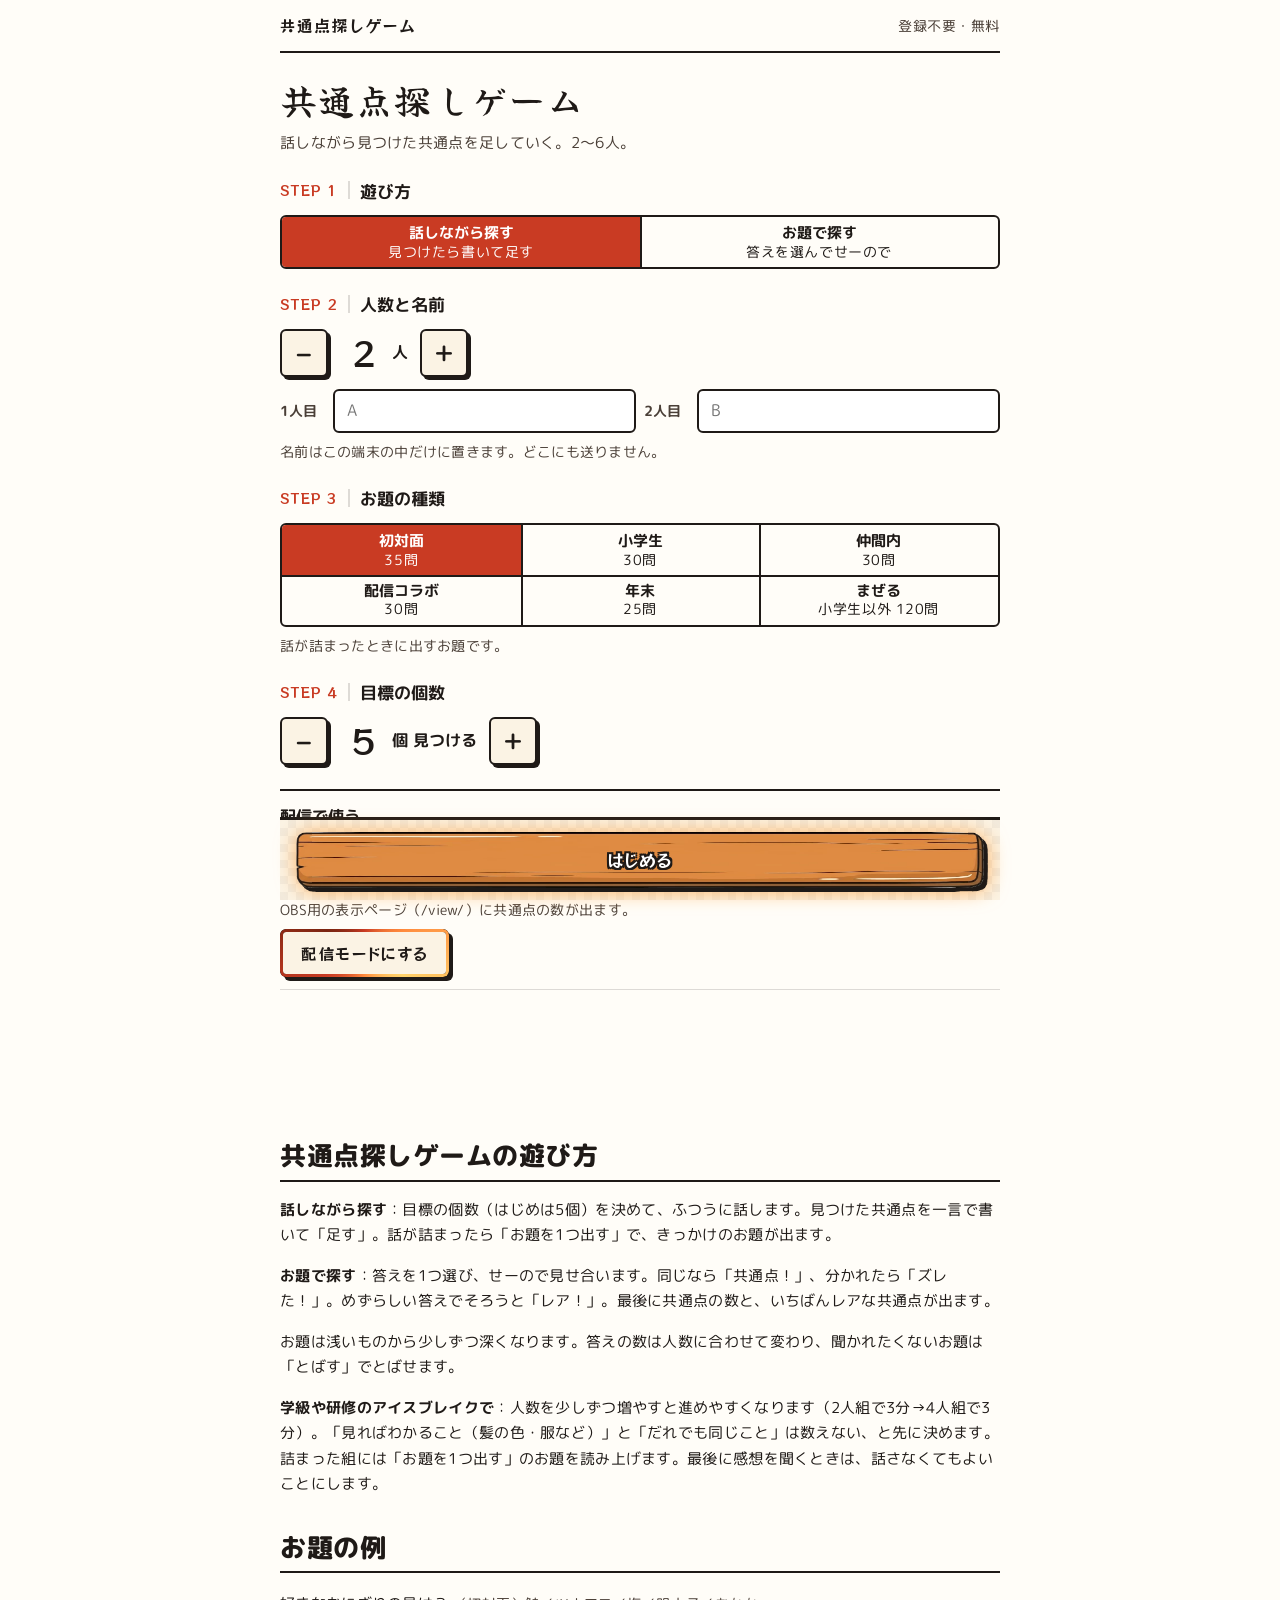
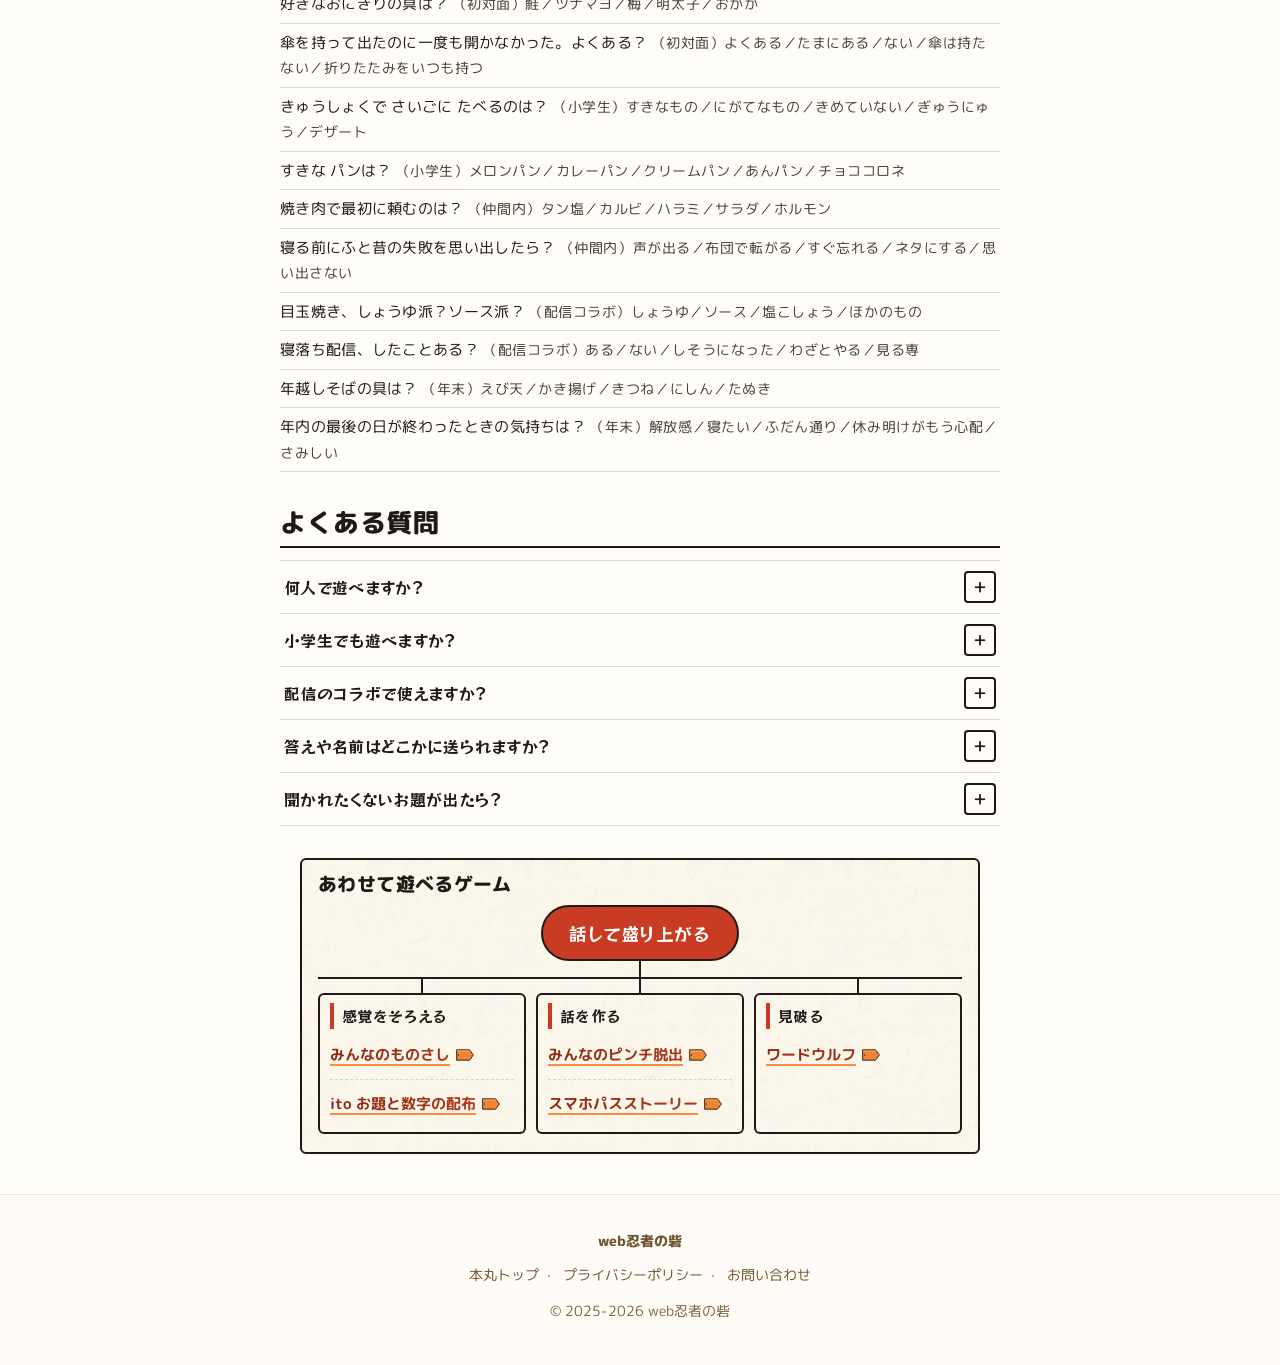
==== commit 57bdc27e: "関連リンクをマインドマップ（k-map）にする・kitを373af14に Co-Authored-By: Claude Opus 5.5 <noreply@anthropic.com>" ====
--- a/index.html
+++ b/index.html
@@ -8,9 +8,9 @@
 <meta name="theme-color" content="#ff8a3d">
 <link rel="canonical" href="https://kyoutsu.kkpwebninja.com/">
 <!-- WEBNINJA_UNIFIED_FAVICON -->
-<link rel="icon" type="image/png" sizes="32x32" href="/favicon.png">
-<link rel="icon" type="image/png" sizes="192x192" href="/favicon-192.png">
-<link rel="apple-touch-icon" sizes="180x180" href="/apple-touch-icon.png">
+<link rel="icon" type="image/png" sizes="32x32" href="/favicon.png?v=2">
+<link rel="icon" type="image/png" sizes="192x192" href="/favicon-192.png?v=2">
+<link rel="apple-touch-icon" sizes="180x180" href="/apple-touch-icon.png?v=2">
 
 <meta property="og:title" content="共通点探しゲーム｜話しながら数える・お題で一斉オープン">
 <meta property="og:description" content="見つけた共通点を数える帯と、お題150問の一斉オープン。2〜6人・配信のコラボにも。">
@@ -30,6 +30,7 @@
   "description": "話しながら見つけた共通点を数えるか、お題に答えて一斉にオープンして一致を数える共通点探しゲーム。2〜6人。配信のコラボでは表示ページに共通点の数の帯を出せる。",
   "applicationCategory": "GameApplication",
   "operatingSystem": "Web",
+  "dateModified": "2026-11-04",
   "offers": {"@type":"Offer","price":"0","priceCurrency":"JPY"},
   "author": {"@type":"Organization","name":"web忍者の砦"}
 }
@@ -59,7 +60,7 @@
 
 <!-- 共通部品 D4（kkp-kit を kit/ にコピーしたもの。中は手で直さず kkp-kit 側で直して sync.sh）。
      配信モードの判定（KKit.stream）を広告より先に使うので defer なしで読む -->
-<script src="/kit/kit.js?v=aa27e3f"></script>
+<script src="/kit/kit.js?v=373af14"></script>
 <!-- AdSense
      配信モード（PC幅768以上で手動・?mode=stream。kit の KKit.stream）と、参加リンク（?p=）の回答画面では AdSense のスクリプト自体を読まない（はぁ・ワードウルフと同じ）。
      スマホでは ?mode=stream も効かない（ふだんの遊び方で広告を消す抜け道にしないため）。
@@ -90,9 +91,9 @@
 <link rel="preconnect" href="https://fonts.gstatic.com" crossorigin>
 <link href="https://fonts.googleapis.com/css2?family=M+PLUS+Rounded+1c:wght@400;700;800&display=swap" rel="stylesheet">
 <!-- k-fonts:start -->
-<link href="https://fonts.googleapis.com/css2?family=Yuji+Syuku&family=RocknRoll+One&display=swap&text=%21%25%28%29%2B-%2F0123456789%3A%3F%40ABCDEFGHIJKLMNOPQRSTUVWXYZ_abcdefghijklmnopqrstuvwxyz%C2%A9%C2%B7%E2%80%A6%E2%86%92%E2%88%92%E2%97%AF%E3%80%81%E3%80%82%E3%80%85%E3%80%8C%E3%80%8D%E3%80%9C%E3%81%81%E3%81%82%E3%81%84%E3%81%86%E3%81%88%E3%81%8A%E3%81%8B%E3%81%8C%E3%81%8D%E3%81%8E%E3%81%8F%E3%81%90%E3%81%91%E3%81%92%E3%81%93%E3%81%94%E3%81%95%E3%81%96%E3%81%97%E3%81%98%E3%81%99%E3%81%9A%E3%81%9B%E3%81%9C%E3%81%9D%E3%81%9E%E3%81%9F%E3%81%A0%E3%81%A1%E3%81%A3%E3%81%A4%E3%81%A5%E3%81%A6%E3%81%A7%E3%81%A8%E3%81%A9%E3%81%AA%E3%81%AB%E3%81%AC%E3%81%AD%E3%81%AE%E3%81%AF%E3%81%B0%E3%81%B1%E3%81%B2%E3%81%B3%E3%81%B5%E3%81%B6%E3%81%B8%E3%81%B9%E3%81%BA%E3%81%BB%E3%81%BC%E3%81%BD%E3%81%BE%E3%81%BF%E3%82%80%E3%82%81%E3%82%82%E3%82%83%E3%82%84%E3%82%85%E3%82%86%E3%82%87%E3%82%88%E3%82%89%E3%82%8A%E3%82%8B%E3%82%8C%E3%82%8D%E3%82%8F%E3%82%92%E3%82%93%E3%82%A1%E3%82%A2%E3%82%A3%E3%82%A4%E3%82%A6%E3%82%A7%E3%82%A8%E3%82%AA%E3%82%AB%E3%82%AD%E3%82%AE%E3%82%AF%E3%82%B0%E3%82%B1%E3%82%B2%E3%82%B3%E3%82%B4%E3%82%B5%E3%82%B6%E3%82%B7%E3%82%B8%E3%82%B9%E3%82%BA%E3%82%BB%E3%82%BD%E3%82%BE%E3%82%BF%E3%83%80%E3%83%81%E3%83%83%E3%83%84%E3%83%86%E3%83%87%E3%83%88%E3%83%89%E3%83%8A%E3%83%8B%E3%83%8D%E3%83%8F%E3%83%90%E3%83%91%E3%83%92%E3%83%93%E3%83%94%E3%83%95%E3%83%96%E3%83%97%E3%83%98%E3%83%99%E3%83%9A%E3%83%9B%E3%83%9C%E3%83%9D%E3%83%9E%E3%83%9F%E3%83%A0%E3%83%A1%E3%83%A2%E3%83%A3%E3%83%A4%E3%83%A5%E3%83%A7%E3%83%A8%E3%83%A9%E3%83%AA%E3%83%AB%E3%83%AC%E3%83%AD%E3%83%AF%E3%83%B3%E3%83%BB%E3%83%BC%E4%B8%80%E4%B8%89%E4%B8%8A%E4%B8%8B%E4%B8%8D%E4%B8%A6%E4%B8%AD%E4%B8%B8%E4%B8%BB%E4%B8%BC%E4%B9%85%E4%B9%B3%E4%BA%88%E4%BA%8B%E4%BA%8C%E4%BA%BA%E4%BB%8A%E4%BB%95%E4%BB%98%E4%BB%A5%E4%BB%B2%E4%BB%B6%E4%BB%BB%E4%BC%8A%E4%BC%8F%E4%BC%91%E4%BC%9A%E4%BD%8D%E4%BD%8F%E4%BD%93%E4%BD%95%E4%BD%99%E4%BD%9C%E4%BD%BF%E4%BE%8B%E4%BF%82%E4%BF%A1%E4%BF%AE%E5%80%8B%E5%80%99%E5%80%9F%E5%80%A4%E5%81%A5%E5%81%B4%E5%82%98%E5%82%99%E5%85%83%E5%85%88%E5%85%89%E5%85%A5%E5%85%A8%E5%85%B1%E5%85%B7%E5%86%85%E5%86%8D%E5%86%99%E5%86%AC%E5%86%B7%E5%87%BA%E5%88%86%E5%88%87%E5%88%9D%E5%88%A4%E5%88%A5%E5%88%BB%E5%89%8D%E5%89%B2%E5%8A%9B%E5%8A%A0%E5%8A%A9%E5%8A%B9%E5%8B%89%E5%8B%95%E5%8B%A4%E5%8C%96%E5%8C%BA%E5%8D%8A%E5%8D%94%E5%8D%98%E5%8D%AF%E5%8D%B0%E5%8D%B5%E5%8F%82%E5%8F%8B%E5%8F%8D%E5%8F%8E%E5%8F%96%E5%8F%97%E5%8F%A3%E5%8F%A5%E5%8F%B0%E5%8F%B3%E5%8F%B7%E5%8F%B8%E5%90%84%E5%90%88%E5%90%89%E5%90%8C%E5%90%8D%E5%90%9B%E5%90%A6%E5%91%82%E5%91%8A%E5%91%B3%E5%92%8C%E5%93%81%E5%93%A1%E5%95%86%E5%95%8F%E5%96%B6%E5%99%A8%E5%9B%9E%E5%9B%A3%E5%9B%B0%E5%9B%BD%E5%9C%B0%E5%9E%8B%E5%9F%BA%E5%A0%B4%E5%A1%A9%E5%A2%97%E5%A3%AB%E5%A3%B0%E5%A4%89%E5%A4%8F%E5%A4%95%E5%A4%96%E5%A4%9A%E5%A4%9C%E5%A4%A2%E5%A4%A7%E5%A4%A9%E5%A4%AA%E5%A4%B1%E5%A5%BD%E5%A7%8B%E5%AD%90%E5%AD%97%E5%AD%A6%E5%AE%88%E5%AE%97%E5%AE%9A%E5%AE%9F%E5%AE%B6%E5%AE%BF%E5%AF%84%E5%AF%8C%E5%AF%9D%E5%AF%BE%E5%AF%BF%E5%B0%82%E5%B0%8F%E5%B0%91%E5%B1%8A%E5%B1%8B%E5%B1%B1%E5%B3%B6%E5%B7%AE%E5%B7%BB%E5%B7%BE%E5%B8%83%E5%B8%AD%E5%B8%AF%E5%B8%B0%E5%B9%85%E5%B9%B4%E5%BA%83%E5%BA%97%E5%BA%A6%E5%BA%A7%E5%BA%AB%E5%BA%B7%E5%BC%81%E5%BC%8F%E5%BC%B5%E5%BC%B7%E5%BC%BE%E5%BD%93%E5%BD%A2%E5%BD%B9%E5%BE%85%E5%BE%8C%E5%BF%83%E5%BF%8D%E5%BF%98%E5%BF%99%E6%80%96%E6%80%9D%E6%80%A5%E6%81%8B%E6%82%AA%E6%83%B3%E6%84%9B%E6%84%9F%E6%85%8B%E6%85%8C%E6%86%B6%E6%88%90%E6%88%A6%E6%88%BB%E6%89%80%E6%89%87%E6%89%8B%E6%89%B1%E6%8A%80%E6%8A%98%E6%8A%9C%E6%8A%9E%E6%8A%B9%E6%8A%BC%E6%8B%85%E6%8C%81%E6%8C%91%E6%8E%98%E6%8E%A2%E6%8E%A5%E6%8F%9A%E6%8F%9B%E6%92%AE%E6%93%8D%E6%94%BE%E6%94%BF%E6%95%97%E6%95%99%E6%95%A3%E6%95%B0%E6%95%B4%E6%96%87%E6%96%89%E6%96%99%E6%96%B0%E6%96%B9%E6%97%85%E6%97%8F%E6%97%A2%E6%97%A5%E6%97%A9%E6%98%86%E6%98%8E%E6%98%94%E6%98%A0%E6%98%BC%E6%99%82%E6%99%AF%E6%9A%97%E6%9B%B2%E6%9B%B8%E6%9B%BF%E6%9C%80%E6%9C%88%E6%9C%89%E6%9C%8D%E6%9C%9D%E6%9C%9F%E6%9C%A8%E6%9C%AA%E6%9C%AB%E6%9C%AC%E6%9C%AD%E6%9C%BA%E6%9D%90%E6%9D%9F%E6%9D%A5%E6%9D%BE%E6%9E%95%E6%9E%9C%E6%9E%A0%E6%A0%97%E6%A0%A1%E6%A0%B9%E6%A2%85%E6%A3%9A%E6%A5%AD%E6%A5%BD%E6%A7%8B%E6%A7%98%E6%A8%99%E6%A8%AA%E6%A9%9F%E6%AC%84%E6%AC%A1%E6%AD%8C%E6%AD%A2%E6%AD%A3%E6%AD%A9%E6%AD%B4%E6%AE%8B%E6%AE%B5%E6%AF%8E%E6%B0%8F%E6%B0%97%E6%B0%B4%E6%B1%BA%E6%B2%B9%E6%B2%BB%E6%B3%81%E6%B3%A3%E6%B4%BE%E6%B5%85%E6%B6%88%E6%B7%B1%E6%B7%BB%E6%B8%88%E6%B8%9B%E6%B9%AF%E6%BA%96%E6%BC%94%E6%BC%A2%E7%82%8A%E7%82%AD%E7%82%B9%E7%84%A1%E7%84%BC%E7%85%A7%E7%85%AE%E7%88%AC%E7%89%87%E7%89%9B%E7%89%A9%E7%89%B9%E7%8A%AC%E7%8A%B6%E7%8C%AB%E7%8E%89%E7%90%86%E7%94%98%E7%94%9F%E7%94%A8%E7%94%B0%E7%94%B1%E7%94%BB%E7%95%AA%E7%96%91%E7%96%B2%E7%97%85%E7%99%BB%E7%99%BD%E7%9B%9B%E7%9B%AE%E7%9B%B4%E7%9B%B8%E7%9C%81%E7%9C%9F%E7%9C%A0%E7%9D%80%E7%9E%AC%E7%9F%A5%E7%9F%AD%E7%A0%94%E7%A0%A6%E7%A2%BA%E7%A4%BA%E7%A4%BE%E7%A5%88%E7%A5%9E%E7%A6%8F%E7%A7%92%E7%A7%BB%E7%A8%AE%E7%A9%BA%E7%AA%93%E7%AB%AF%E7%AB%BF%E7%AC%91%E7%AC%AC%E7%AD%94%E7%AE%97%E7%B0%A1%E7%B3%BB%E7%B4%84%E7%B4%85%E7%B4%9A%E7%B4%A0%E7%B5%82%E7%B5%84%E7%B5%90%E7%B5%A1%E7%B5%B5%E7%B6%9A%E7%B7%8A%E7%B7%91%E7%B7%92%E7%B8%AE%E7%BD%AA%E7%BD%AE%E7%BF%92%E8%80%83%E8%80%85%E8%81%9E%E8%81%B4%E8%81%B7%E8%82%89%E8%83%8C%E8%83%BD%E8%87%AA%E8%87%B4%E8%88%9E%E8%89%AF%E8%89%B2%E8%8B%A6%E8%8B%B1%E8%8C%B6%E8%8F%93%E8%8F%9C%E8%90%BD%E8%91%89%E8%94%B5%E8%99%AB%E8%A1%8C%E8%A1%A8%E8%A3%8F%E8%A3%9C%E8%A6%81%E8%A6%86%E8%A6%8B%E8%A6%96%E8%A6%9A%E8%A7%92%E8%A7%A3%E8%A7%A6%E8%A8%80%E8%A8%98%E8%A8%AD%E8%A8%B3%E8%A9%A3%E8%A9%A6%E8%A9%B0%E8%A9%B1%E8%AA%8C%E8%AA%8D%E8%AA%95%E8%AA%9E%E8%AA%AD%E8%AA%BF%E8%AB%87%E8%AC%8E%E8%B1%86%E8%B2%A9%E8%B2%B7%E8%B2%BC%E8%B3%AA%E8%B5%B0%E8%B5%B7%E8%B6%85%E8%B6%8A%E8%B6%A3%E8%B6%B3%E8%BA%AB%E8%BB%8A%E8%BB%A2%E8%BE%BC%E8%BF%91%E8%BF%94%E8%BF%B7%E8%BF%BD%E9%80%81%E9%80%8F%E9%80%94%E9%80%9A%E9%80%A3%E9%80%B1%E9%80%B2%E9%81%85%E9%81%8A%E9%81%8B%E9%81%8E%E9%81%93%E9%81%94%E9%81%95%E9%81%A9%E9%81%B8%E9%83%A8%E9%85%8D%E9%85%92%E9%85%A2%E9%85%B8%E9%87%88%E9%87%8D%E9%87%8E%E9%87%91%E9%87%A3%E9%8C%B2%E9%8D%8B%E9%95%B7%E9%96%89%E9%96%8B%E9%96%93%E9%9A%8E%E9%9A%A0%E9%9B%86%E9%9B%91%E9%9B%A2%E9%9B%A8%E9%9B%B2%E9%9B%BB%E9%9D%A2%E9%9F%B3%E9%9F%BB%E9%A0%86%E9%A0%AD%E9%A0%BC%E9%A1%8C%E9%A1%9E%E9%A2%A8%E9%A3%9B%E9%A3%9F%E9%A3%B2%E9%A3%BE%E9%AB%98%E9%AB%AA%E9%AD%9A%E9%AE%AD%E9%B3%A5%E9%B7%B9%E9%BA%BA%E9%BB%92%E9%BD%A2%EF%BC%81%EF%BC%88%EF%BC%89%EF%BC%8B%EF%BC%8D%EF%BC%8F%EF%BC%9A%EF%BC%9D%EF%BC%9F%EF%BD%9C" rel="stylesheet">
+<link href="https://fonts.googleapis.com/css2?family=Yuji+Syuku&family=RocknRoll+One&display=swap&text=-%2F0123456789ABCEOPQRSTabeimnotvwz%C2%A9%C2%B7%E2%86%92%E2%88%92%E2%97%AF%E3%80%81%E3%80%82%E3%80%8C%E3%80%8D%E3%80%9C%E3%81%82%E3%81%84%E3%81%86%E3%81%88%E3%81%8A%E3%81%8B%E3%81%8C%E3%81%8D%E3%81%8E%E3%81%8F%E3%81%91%E3%81%92%E3%81%93%E3%81%95%E3%81%97%E3%81%98%E3%81%99%E3%81%9A%E3%81%9B%E3%81%9D%E3%81%9F%E3%81%A0%E3%81%A1%E3%81%A3%E3%81%A4%E3%81%A6%E3%81%A7%E3%81%A8%E3%81%A9%E3%81%AA%E3%81%AB%E3%81%AD%E3%81%AE%E3%81%AF%E3%81%B0%E3%81%B2%E3%81%B3%E3%81%B5%E3%81%B6%E3%81%B8%E3%81%B9%E3%81%BE%E3%81%BF%E3%82%80%E3%82%81%E3%82%82%E3%82%84%E3%82%88%E3%82%89%E3%82%8A%E3%82%8B%E3%82%8C%E3%82%8D%E3%82%8F%E3%82%92%E3%82%93%E3%82%A2%E3%82%A4%E3%82%A6%E3%82%A8%E3%82%AA%E3%82%AF%E3%82%B2%E3%82%B3%E3%82%B5%E3%82%B7%E3%82%B8%E3%82%B9%E3%82%BA%E3%82%BD%E3%82%BF%E3%83%81%E3%83%83%E3%83%88%E3%83%89%E3%83%90%E3%83%91%E3%83%94%E3%83%95%E3%83%96%E3%83%97%E3%83%99%E3%83%9A%E3%83%9B%E3%83%9C%E3%83%9D%E3%83%9E%E3%83%A0%E3%83%A1%E3%83%A2%E3%83%A7%E3%83%A9%E3%83%AA%E3%83%AB%E3%83%AC%E3%83%AF%E3%83%B3%E3%83%BB%E3%83%BC%E4%B8%80%E4%B8%8A%E4%B8%8B%E4%B8%8D%E4%B8%AD%E4%B8%B8%E4%BA%BA%E4%BD%8D%E4%BD%95%E4%BD%9C%E4%BD%BF%E4%BE%8B%E4%BF%A1%E4%BF%AE%E5%80%8B%E5%85%88%E5%85%A5%E5%85%A8%E5%85%B1%E5%87%BA%E5%88%86%E5%88%9D%E5%89%8D%E5%8A%A0%E5%8C%96%E5%8D%98%E5%8F%82%E5%8F%8E%E5%8F%96%E5%8F%97%E5%8F%B0%E5%8F%B3%E5%90%84%E5%90%88%E5%90%8C%E5%90%8D%E5%91%8A%E5%93%A1%E5%95%8F%E5%9B%9E%E5%A2%97%E5%A3%B2%E5%A4%89%E5%A4%9A%E5%AD%97%E5%AD%A6%E5%AE%9F%E5%AE%B6%E5%AF%BE%E5%B0%86%E5%B0%8F%E5%B0%91%E5%B1%8B%E5%B1%B1%E5%B8%83%E5%B8%AF%E5%B9%B8%E5%BA%83%E5%BA%A6%E5%BD%B9%E5%BE%8C%E5%BE%97%E5%BF%8D%E6%83%B3%E6%84%9F%E6%88%BB%E6%89%B1%E6%8A%BC%E6%8E%A2%E6%95%B0%E6%96%89%E6%96%99%E6%96%B0%E6%96%B9%E6%97%8F%E6%98%A0%E6%99%AF%E6%9B%B8%E6%9C%80%E6%9C%8D%E6%9C%A8%E6%9C%AB%E6%9C%AC%E6%A0%A1%E6%A0%BC%E6%A8%99%E6%AC%A1%E6%B1%BA%E6%B3%81%E6%B5%85%E6%B6%88%E6%B7%B1%E6%B7%B7%E7%82%B9%E7%84%A1%E7%89%88%E7%94%9F%E7%94%A8%E7%94%BB%E7%99%BB%E7%9B%9B%E7%9B%AE%E7%9E%AC%E7%9F%AD%E7%A0%94%E7%A0%A6%E7%A0%B4%E7%A4%BA%E7%A8%AE%E7%AB%AF%E7%AC%AC%E7%AD%94%E7%B0%A1%E7%B4%9A%E7%B5%82%E7%B5%84%E7%B6%9A%E7%B7%91%E7%BD%AE%E8%80%85%E8%81%9E%E8%83%8C%E8%84%B1%E8%87%AA%E8%89%B2%E8%91%89%E8%A1%8C%E8%A1%A8%E8%A6%81%E8%A6%8B%E8%A6%9A%E8%A8%80%E8%A9%B0%E8%A9%B1%E8%AA%AD%E8%B2%A9%E8%B2%BC%E8%B3%AA%E8%B6%B3%E8%BE%BC%E9%80%81%E9%80%9A%E9%80%B2%E9%81%8A%E9%81%A9%E9%81%B8%E9%83%A8%E9%85%8D%E9%87%8D%E9%87%91%E9%8C%B2%E9%96%8B%E9%9B%86%E9%9B%A2%E9%9D%92%E9%9D%A2%E9%A1%8C%E9%A1%9E%E9%AB%AA%EF%BC%81%EF%BC%88%EF%BC%89%EF%BC%8B%EF%BC%8F%EF%BC%9A%EF%BC%9F%EF%BD%9C" rel="stylesheet">
 <!-- k-fonts:end -->
-<link rel="stylesheet" href="/kit/kit.css?v=aa27e3f">
+<link rel="stylesheet" href="/kit/kit.css?v=373af14">
 <script src="/js/odai.js"></script>
 <style>
 /* ---- このサイトだけの並べ方（k- 以外の名前） ---- */
@@ -220,6 +221,9 @@
 /* 結果 */
 .ky-res .k-result{margin:16px 0}
 .ky-res .k-result b{font-size:34px}
+/* 巻物の下の一言（共通点の個数に合わせる・2026-11-04） */
+.ky-word{margin:-4px 0 14px;text-align:center;font-size:18px;font-weight:800;line-height:1.45;color:var(--k-sumi)}
+.ky-word small{display:block;margin-top:2px;font-size:14px;font-weight:700;color:var(--k-text-2)}
 .ky-best{margin:16px 0 0;padding:12px 0;border-top:2px solid var(--k-sumi);border-bottom:1px solid var(--k-line-soft)}
 .ky-best small{display:block;font-size:14px;font-weight:700;color:var(--k-text-2)}
 .ky-best b{display:block;margin-top:4px;font-family:var(--k-bold);font-weight:400;font-size:22px;line-height:1.35;color:var(--k-shu)}
@@ -386,6 +390,54 @@
 .bk{text-align:left}
 </style>
 <!-- kkp-rel-d4:end -->
+<script type="application/ld+json">
+{
+  "@context": "https://schema.org",
+  "@type": "FAQPage",
+  "mainEntity": [
+    {
+      "@type": "Question",
+      "name": "何人で遊べますか？",
+      "acceptedAnswer": {
+        "@type": "Answer",
+        "text": "2〜6人です。人数が多いと選ぶ答えが増えるので、共通点が簡単に出すぎません。"
+      }
+    },
+    {
+      "@type": "Question",
+      "name": "小学生でも遊べますか？",
+      "acceptedAnswer": {
+        "@type": "Answer",
+        "text": "「小学生」のお題は、ひらがな多めの短い言葉にしています。学級レクや家族でも使えます。"
+      }
+    },
+    {
+      "@type": "Question",
+      "name": "配信のコラボで使えますか？",
+      "acceptedAnswer": {
+        "@type": "Answer",
+        "text": "パソコンで「配信モード」にすると広告が消え、OBSに取り込む表示ページ（/view/）に「共通点 ◯/5」の帯が出ます。くわしくは配信・実況で使う方へ。"
+      }
+    },
+    {
+      "@type": "Question",
+      "name": "答えや名前はどこかに送られますか？",
+      "acceptedAnswer": {
+        "@type": "Answer",
+        "text": "送りません。名前と答えはこの端末の中だけで扱います。"
+      }
+    },
+    {
+      "@type": "Question",
+      "name": "聞かれたくないお題が出たら？",
+      "acceptedAnswer": {
+        "@type": "Answer",
+        "text": "答えずに「とばす」を選べます。お金・学校・家族・見た目など、個人のことを聞くお題は入れていません。"
+      }
+    }
+  ]
+}
+</script>
 </head>
 <body class="k-page">
 <div class="ky-wrap" id="app">
@@ -557,12 +609,9 @@
     <details class="k-fold"><summary>答えや名前はどこかに送られますか？</summary><div><p>送りません。名前と答えはこの端末の中だけで扱います。</p></div></details>
     <details class="k-fold"><summary>聞かれたくないお題が出たら？</summary><div><p>答えずに「とばす」を選べます。お金・学校・家族・見た目など、個人のことを聞くお題は入れていません。</p></div></details>
 <!-- WEBNINJA_RELATED_APPS -->
-<div class="kkp-rel" style="max-width:680px;margin:2rem auto 0;padding:1rem 1.2rem;background:#fffcf7;border:1px solid #f0e6d2;border-radius:12px;font-family:inherit;">
+<div class="kkp-rel" style="text-align:left;max-width:680px;margin:2rem auto 0;padding:1rem 1.2rem;background:#fffcf7;border:1px solid #f0e6d2;border-radius:12px;font-family:inherit;">
   <div style="font-weight:800;color:#6e5530;font-size:0.9rem;margin-bottom:0.3rem;">あわせて遊べるゲーム</div>
-  <a href="https://monosashi.kkpwebninja.com/" style="display:block;padding:0.4rem 0;color:#1565c0;text-decoration:none;font-size:0.92rem;line-height:1.6;border-top:1px solid #f3ecd9;">みんなのものさし — ヒント1つで目盛りの位置を当てる（2〜8人）</a>
-  <a href="https://pinch.kkpwebninja.com/" style="display:block;padding:0.4rem 0;color:#1565c0;text-decoration:none;font-size:0.92rem;line-height:1.6;border-top:1px solid #f3ecd9;">みんなのピンチ脱出 — 道具3つで切り抜ける話をする（2〜8人）</a>
-  <a href="https://ito.kkpwebninja.com/" style="display:block;padding:0.4rem 0;color:#1565c0;text-decoration:none;font-size:0.92rem;line-height:1.6;border-top:1px solid #f3ecd9;">ito お題と数字の配布 — 数字の大きさをお題で伝えて並べる協力ゲーム</a>
-  <a href="https://wordwolf.kkpwebninja.com/" style="display:block;padding:0.4rem 0;color:#1565c0;text-decoration:none;font-size:0.92rem;line-height:1.6;border-top:1px solid #f3ecd9;">ワードウルフ — 少数派をさがす定番の会話ゲーム（3〜10人）</a>
+  <div class="k-map"><div class="k-map-core"><span>話して盛り上がる</span></div><div class="k-map-b"><div class="k-map-br"><p class="k-map-h">感覚をそろえる</p><a class="k-link" href="https://monosashi.kkpwebninja.com/">みんなのものさし</a><a class="k-link" href="https://ito.kkpwebninja.com/">ito お題と数字の配布</a></div><div class="k-map-br"><p class="k-map-h">話を作る</p><a class="k-link" href="https://pinch.kkpwebninja.com/">みんなのピンチ脱出</a><a class="k-link" href="https://smarpassstory.kkpwebninja.com/">スマホパスストーリー</a></div><div class="k-map-br"><p class="k-map-h">見破る</p><a class="k-link" href="https://wordwolf.kkpwebninja.com/">ワードウルフ</a></div></div></div>
 </div>
   </article>
 </div>
@@ -937,6 +986,7 @@
   function showTalkResult(){
     var k = T.items.length, h = '';
     h += '<div class="k-result"><small>' + esc(names().map(san).join(' × ')) + 'の共通点</small><b class="k-num">' + k + '個</b><small>目標 ' + S.goal + '個' + (k >= S.goal ? '　達成' : '') + '　' + today() + '</small></div>';
+    h += wordHtml(k, S.goal);
     if (k) h += '<table class="k-table-result"><tbody>' + T.items.map(function(x, i){ return '<tr><td class="k-num" style="width:2em">' + (i + 1) + '</td><td>' + esc(x.t) + '</td></tr>'; }).join('') + '</tbody></table>';
     $('resBody').innerHTML = h;
     resButtons(true);
@@ -947,6 +997,16 @@
     loadAd();
   }
 
+  // 巻物の下の一言。個数そのものではなく、目標（話しながら）や問題数（お題）に対する割合で段階を決める。相手をけなさない言い方で
+  function wordHtml(k, base){
+    var r = base > 0 ? k / base : 0, t, sub;
+    if (r < 0.25) { t = 'まだ知らないことだらけ'; sub = 'これから見つかる楽しみが、たくさん残っています'; }
+    else if (r < 0.45) { t = 'ちらほら似ているところあり'; sub = '話のきっかけが見つかりました'; }
+    else if (r < 0.65) { t = 'けっこう気が合う'; sub = '似ているところと、ちがうところがちょうどよく'; }
+    else if (r < 0.9) { t = 'かなり気が合う'; sub = '話が合うのも、うなずけます'; }
+    else { t = S.n === 2 ? 'ほぼ双子' : S.n === 3 ? 'ほぼ三つ子' : 'まるで兄弟姉妹'; sub = 'ここまでそろうのは、なかなかありません'; }
+    return '<p class="ky-word">' + t + '<small>' + sub + '</small></p>';
+  }
   function today(){ var d = new Date(); return d.getFullYear() + '.' + (d.getMonth() + 1) + '.' + d.getDate(); }
   // まとめのボタン：話しながら探すは「続ける」を主に（まとめを出しても消さない）
   function resButtons(talk){
@@ -1260,6 +1320,7 @@
   function showResult(){
     var R = resultData(), B = bestText(R), h = '';
     h += '<div class="k-result"><small>' + (S.n === 2 ? esc(san(nm(0))) + 'と' + esc(san(nm(1))) + 'の' : 'みんなの') + '共通点</small><b class="k-num">' + R.hitQ + '個</b><small>' + R.total + '問中</small></div>';
+    h += wordHtml(R.hitQ, R.total);
     h += '<div class="ky-best"><small>いちばんレアな共通点</small>' + (B ? '<b>' + esc(B.a) + '</b><span>' + esc(B.q) + (B.who ? '　' + esc(B.who) : '') + '</span>' : '<b>こんどは全部ズレた</b><span>ズレた答えの話も、それはそれで盛り上がります。</span>') + '</div>';
     h += qListHtml(R.total);
     if (S.n >= 3 && !Object.keys(S.ag || {}).length) {
--- a/kit/kit.css
+++ b/kit/kit.css
@@ -170,8 +170,9 @@
 [data-k-season="yuki"] .k-season-yuki{display:block}
 [data-k-season="shochikubai"] .k-season-shochikubai{display:block}
 [data-k-season="sakura"] .k-season-sakura{display:block}
-/* 季節の散らしは1つの飾りの入れ物（.k-bg）に1つまで。2つ目以降は出さない */
-.k-bg .k-season~.k-season{display:none!important}
+.k-season-shochikubai{transform:none!important}  /* 門松は立てて置く（紅葉用の傾きを各サイトが付けていても打ち消す） */
+/* 季節の散らしは1つの飾りの入れ物（.k-bg）に季節ごと1つまで（紅葉・雪・門松を並べて置けば、その月の絵だけ出る） */
+.k-bg .k-season-momiji~.k-season-momiji,.k-bg .k-season-yuki~.k-season-yuki,.k-bg .k-season-shochikubai~.k-season-shochikubai,.k-bg .k-season-sakura~.k-season-sakura{display:none!important}
 
 /* ---------- 下に固定する操作帯（スマホの主操作） ---------- */
 .k-fix{position:sticky;bottom:0;z-index:30;display:flex;gap:12px;flex-wrap:wrap;justify-content:center;padding:12px 16px calc(12px + env(safe-area-inset-bottom));border-top:var(--k-bw) solid var(--k-sumi);background-color:var(--k-kinari);background-image:conic-gradient(rgba(31,26,23,.04) 25%,transparent 0 50%,rgba(31,26,23,.04) 0 75%,transparent 0);background-size:16px 16px}
@@ -327,8 +328,8 @@
 .k-seg>:hover{background:#fff}
 .k-seg>[aria-pressed="true"],.k-seg>[aria-checked="true"],.k-seg>[aria-selected="true"],.k-seg>.on,.k-seg>label:has(input:checked){background:var(--k-shu);color:#fff}
 .k-seg>label input{position:absolute;opacity:0;pointer-events:none}
-.k-seg-2>*{flex-basis:50%}
-.k-seg-3>*{flex-basis:33.34%}
+.k-seg.k-seg-2>*{flex:1 0 50%}
+.k-seg.k-seg-3>*{flex:1 0 33.34%}
 
 /* ---------- 数を増やす・減らす（k-stepper） ----------
    <div class="k-stepper"><button type="button" aria-label="減らす">−</button><output class="k-num">4</output><span>人</span><button type="button" aria-label="増やす">＋</button></div> */
@@ -706,3 +707,24 @@
    <span class="k-cat-ico" style="--k-ico:url(kit/img/k-cat-beer.webp)"></span>（大きさは --k-ico-s・既定 44px） */
 .k-cat-ico{--k-ico-s:44px;display:inline-block;flex:none;box-sizing:border-box;width:var(--k-ico-s);height:var(--k-ico-s);border-radius:50%;border:var(--k-bw-s) solid var(--k-sumi);background:var(--k-ico) center/72% auto no-repeat,var(--k-kinari);vertical-align:middle}
 .k-cat-ico-sm{--k-ico-s:32px;border-width:1.5px}
+
+/* ---------- 2026-11-06 マインドマップ・6列の選択・色の目印（npb-magic の推し球団のページから） ---------- */
+/* .k-seg-4 / .k-seg-6: 選ぶボタンを4列・6列に（12球団・曜日・月など、短い名前を一度に全部見せる） */
+.k-seg.k-seg-4>*{flex:0 0 25%}
+.k-seg.k-seg-6>*{flex:0 0 16.67%;padding:4px 2px;font-size:clamp(12px,3.4vw,15px);letter-spacing:0;white-space:nowrap}
+/* .k-mark: ボタンや札の中に置く色の目印（球団色・分類の色）。色は style="--k-mark:#c8102e" */
+.k-mark{display:block;width:72%;max-width:44px;height:5px;margin:3px auto 0;border:1px solid var(--k-sumi);border-radius:2px;background:var(--k-mark,var(--k-orange))}
+.k-mark-dot{display:inline-block;width:10px;height:16px;margin-right:5px;vertical-align:-2px;border:1px solid var(--k-sumi);border-radius:2px;background:var(--k-mark,var(--k-orange))}
+/* .k-map: マインドマップ（真ん中の言葉から枝ごとに関連ページへ）。枝の色は --k-map-c、真ん中の文字色は --k-map-ink */
+.k-map{--k-map-c:var(--k-shu);--k-map-ink:#fff;margin:8px 0 12px}
+.k-map-core{position:relative;display:flex;justify-content:center;padding-bottom:16px}
+.k-map-core>*{display:inline-flex;align-items:center;min-height:44px;padding:4px 26px;border:var(--k-bw-s) solid var(--k-sumi);border-radius:var(--k-r-pill);background:var(--k-map-c);color:var(--k-map-ink);font-family:var(--k-bold);font-weight:400;font-size:18px;letter-spacing:.04em;font-feature-settings:"palt" 1}
+.k-map-core::after{content:"";position:absolute;left:50%;bottom:0;width:var(--k-bw-s);height:16px;margin-left:calc(var(--k-bw-s)/-2);background:var(--k-sumi)}
+.k-map-b{display:grid;grid-template-columns:repeat(2,minmax(0,1fr));gap:14px 10px;padding-top:14px;border-top:var(--k-bw-s) solid var(--k-sumi)}
+@media (min-width:640px){.k-map-b{grid-template-columns:repeat(3,minmax(0,1fr))}}
+.k-map-br{position:relative;min-width:0;padding:6px 10px 4px;border:var(--k-bw-s) solid var(--k-sumi);border-radius:var(--k-r);background:var(--k-surface) url(img/d4-washi.webp) 0 0/320px auto}
+.k-map-br::before{content:"";position:absolute;left:50%;top:calc(-14px - var(--k-bw-s));width:var(--k-bw-s);height:14px;margin-left:calc(var(--k-bw-s)/-2);background:var(--k-sumi)}
+.k-map-h{margin:2px 0 2px;padding:0 0 0 8px;border-left:4px solid var(--k-map-c);font-family:var(--k-bold);font-weight:400;font-size:15px;line-height:1.4;font-feature-settings:"palt" 1}
+.k-map-br>a{display:flex;align-items:center;min-height:44px;padding:2px 0;border-bottom:1px dashed var(--k-line-soft);font-size:15px;line-height:1.35;overflow-wrap:anywhere}
+.k-map-br>a:last-child{border-bottom:0}
+.k-map-br>a.k-link::after{width:18px;height:12px}
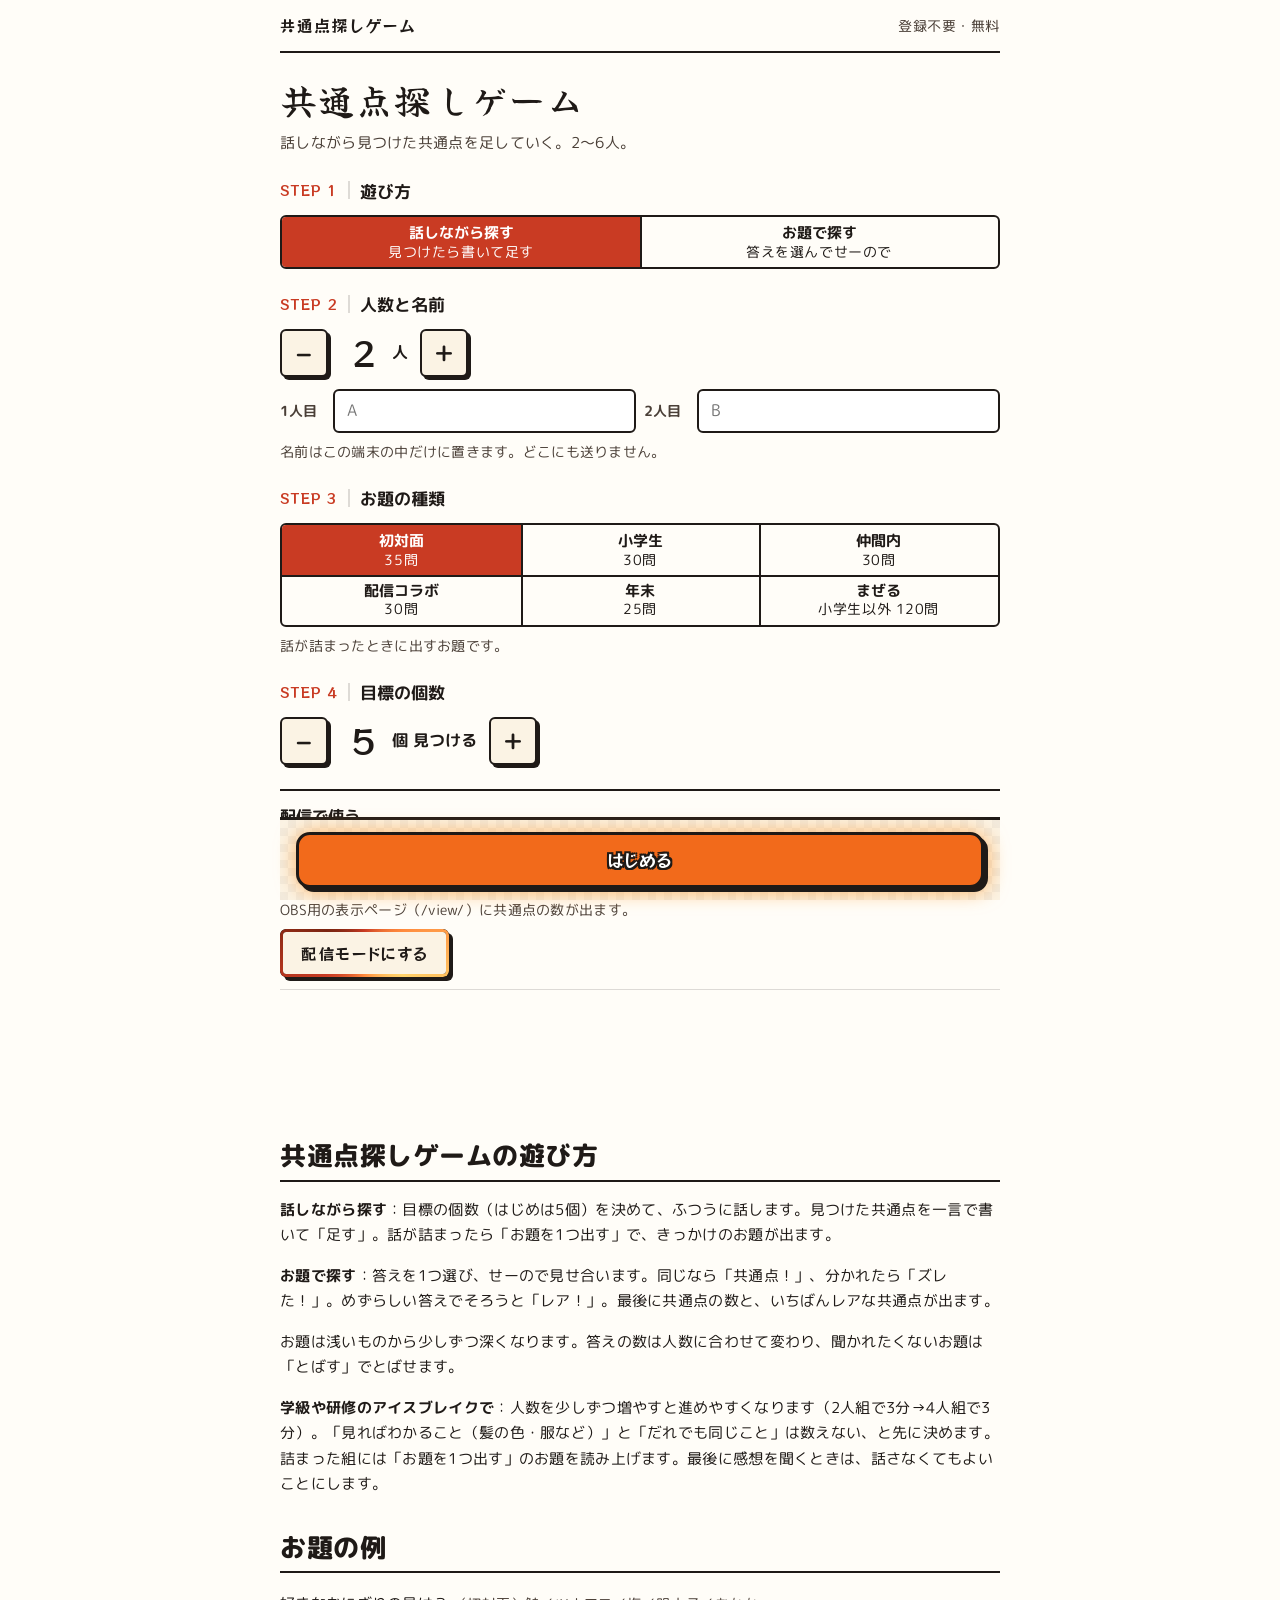
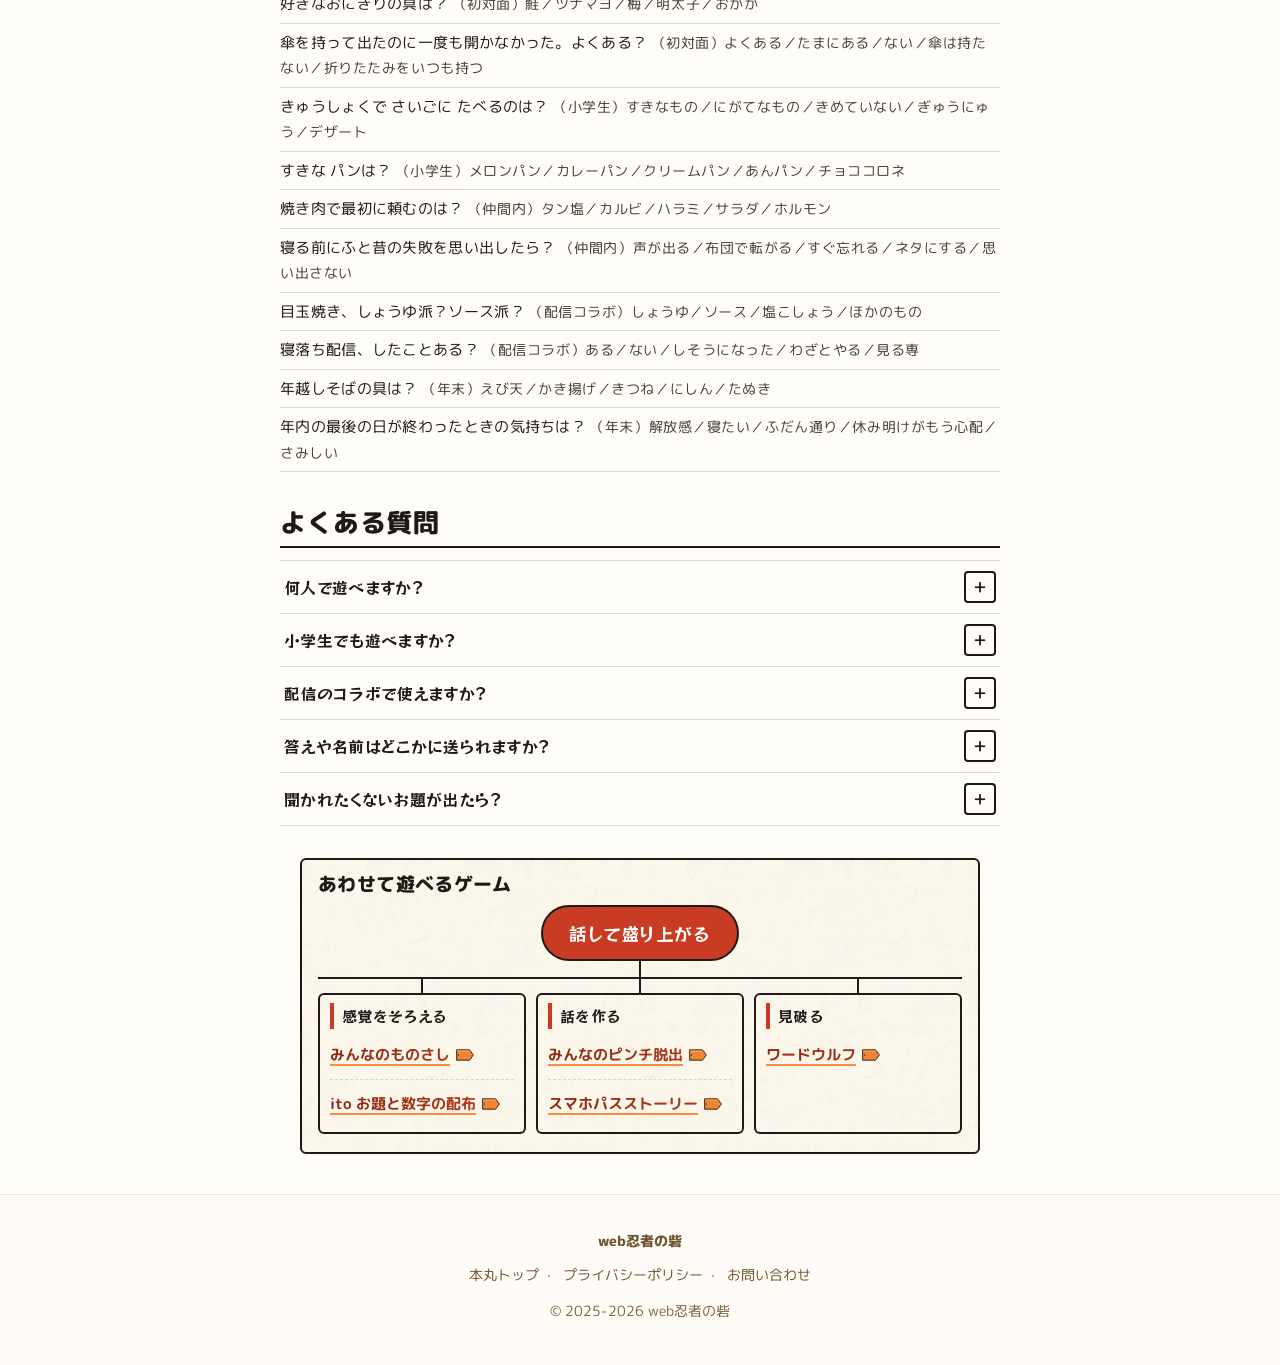
==== commit ad4ae9a5: "主ボタンを平らなオレンジ＋墨の枠に統一（kit a52d595） Co-Authored-By: Claude Opus 5.5 <noreply@anthropic.com>" ====
--- a/index.html
+++ b/index.html
@@ -60,7 +60,7 @@
 
 <!-- 共通部品 D4（kkp-kit を kit/ にコピーしたもの。中は手で直さず kkp-kit 側で直して sync.sh）。
      配信モードの判定（KKit.stream）を広告より先に使うので defer なしで読む -->
-<script src="/kit/kit.js?v=373af14"></script>
+<script src="/kit/kit.js?v=a52d595"></script>
 <!-- AdSense
      配信モード（PC幅768以上で手動・?mode=stream。kit の KKit.stream）と、参加リンク（?p=）の回答画面では AdSense のスクリプト自体を読まない（はぁ・ワードウルフと同じ）。
      スマホでは ?mode=stream も効かない（ふだんの遊び方で広告を消す抜け道にしないため）。
@@ -93,7 +93,7 @@
 <!-- k-fonts:start -->
 <link href="https://fonts.googleapis.com/css2?family=Yuji+Syuku&family=RocknRoll+One&display=swap&text=-%2F0123456789ABCEOPQRSTabeimnotvwz%C2%A9%C2%B7%E2%86%92%E2%88%92%E2%97%AF%E3%80%81%E3%80%82%E3%80%8C%E3%80%8D%E3%80%9C%E3%81%82%E3%81%84%E3%81%86%E3%81%88%E3%81%8A%E3%81%8B%E3%81%8C%E3%81%8D%E3%81%8E%E3%81%8F%E3%81%91%E3%81%92%E3%81%93%E3%81%95%E3%81%97%E3%81%98%E3%81%99%E3%81%9A%E3%81%9B%E3%81%9D%E3%81%9F%E3%81%A0%E3%81%A1%E3%81%A3%E3%81%A4%E3%81%A6%E3%81%A7%E3%81%A8%E3%81%A9%E3%81%AA%E3%81%AB%E3%81%AD%E3%81%AE%E3%81%AF%E3%81%B0%E3%81%B2%E3%81%B3%E3%81%B5%E3%81%B6%E3%81%B8%E3%81%B9%E3%81%BE%E3%81%BF%E3%82%80%E3%82%81%E3%82%82%E3%82%84%E3%82%88%E3%82%89%E3%82%8A%E3%82%8B%E3%82%8C%E3%82%8D%E3%82%8F%E3%82%92%E3%82%93%E3%82%A2%E3%82%A4%E3%82%A6%E3%82%A8%E3%82%AA%E3%82%AF%E3%82%B2%E3%82%B3%E3%82%B5%E3%82%B7%E3%82%B8%E3%82%B9%E3%82%BA%E3%82%BD%E3%82%BF%E3%83%81%E3%83%83%E3%83%88%E3%83%89%E3%83%90%E3%83%91%E3%83%94%E3%83%95%E3%83%96%E3%83%97%E3%83%99%E3%83%9A%E3%83%9B%E3%83%9C%E3%83%9D%E3%83%9E%E3%83%A0%E3%83%A1%E3%83%A2%E3%83%A7%E3%83%A9%E3%83%AA%E3%83%AB%E3%83%AC%E3%83%AF%E3%83%B3%E3%83%BB%E3%83%BC%E4%B8%80%E4%B8%8A%E4%B8%8B%E4%B8%8D%E4%B8%AD%E4%B8%B8%E4%BA%BA%E4%BD%8D%E4%BD%95%E4%BD%9C%E4%BD%BF%E4%BE%8B%E4%BF%A1%E4%BF%AE%E5%80%8B%E5%85%88%E5%85%A5%E5%85%A8%E5%85%B1%E5%87%BA%E5%88%86%E5%88%9D%E5%89%8D%E5%8A%A0%E5%8C%96%E5%8D%98%E5%8F%82%E5%8F%8E%E5%8F%96%E5%8F%97%E5%8F%B0%E5%8F%B3%E5%90%84%E5%90%88%E5%90%8C%E5%90%8D%E5%91%8A%E5%93%A1%E5%95%8F%E5%9B%9E%E5%A2%97%E5%A3%B2%E5%A4%89%E5%A4%9A%E5%AD%97%E5%AD%A6%E5%AE%9F%E5%AE%B6%E5%AF%BE%E5%B0%86%E5%B0%8F%E5%B0%91%E5%B1%8B%E5%B1%B1%E5%B8%83%E5%B8%AF%E5%B9%B8%E5%BA%83%E5%BA%A6%E5%BD%B9%E5%BE%8C%E5%BE%97%E5%BF%8D%E6%83%B3%E6%84%9F%E6%88%BB%E6%89%B1%E6%8A%BC%E6%8E%A2%E6%95%B0%E6%96%89%E6%96%99%E6%96%B0%E6%96%B9%E6%97%8F%E6%98%A0%E6%99%AF%E6%9B%B8%E6%9C%80%E6%9C%8D%E6%9C%A8%E6%9C%AB%E6%9C%AC%E6%A0%A1%E6%A0%BC%E6%A8%99%E6%AC%A1%E6%B1%BA%E6%B3%81%E6%B5%85%E6%B6%88%E6%B7%B1%E6%B7%B7%E7%82%B9%E7%84%A1%E7%89%88%E7%94%9F%E7%94%A8%E7%94%BB%E7%99%BB%E7%9B%9B%E7%9B%AE%E7%9E%AC%E7%9F%AD%E7%A0%94%E7%A0%A6%E7%A0%B4%E7%A4%BA%E7%A8%AE%E7%AB%AF%E7%AC%AC%E7%AD%94%E7%B0%A1%E7%B4%9A%E7%B5%82%E7%B5%84%E7%B6%9A%E7%B7%91%E7%BD%AE%E8%80%85%E8%81%9E%E8%83%8C%E8%84%B1%E8%87%AA%E8%89%B2%E8%91%89%E8%A1%8C%E8%A1%A8%E8%A6%81%E8%A6%8B%E8%A6%9A%E8%A8%80%E8%A9%B0%E8%A9%B1%E8%AA%AD%E8%B2%A9%E8%B2%BC%E8%B3%AA%E8%B6%B3%E8%BE%BC%E9%80%81%E9%80%9A%E9%80%B2%E9%81%8A%E9%81%A9%E9%81%B8%E9%83%A8%E9%85%8D%E9%87%8D%E9%87%91%E9%8C%B2%E9%96%8B%E9%9B%86%E9%9B%A2%E9%9D%92%E9%9D%A2%E9%A1%8C%E9%A1%9E%E9%AB%AA%EF%BC%81%EF%BC%88%EF%BC%89%EF%BC%8B%EF%BC%8F%EF%BC%9A%EF%BC%9F%EF%BD%9C" rel="stylesheet">
 <!-- k-fonts:end -->
-<link rel="stylesheet" href="/kit/kit.css?v=373af14">
+<link rel="stylesheet" href="/kit/kit.css?v=a52d595">
 <script src="/js/odai.js"></script>
 <style>
 /* ---- このサイトだけの並べ方（k- 以外の名前） ---- */
@@ -199,7 +199,7 @@
 .ky-found li span{flex:1;min-width:0;word-break:break-all}
 .ky-found li .ed{flex:1;min-width:0;height:40px;box-sizing:border-box;padding:0 8px;border:2px solid var(--k-shu);border-radius:var(--k-r);font:inherit;font-size:16px}
 .ky-found li.more{font-size:14px;font-weight:700;color:var(--k-text-2)}
-.ky-found li button{flex:none;min-height:36px;padding:0 10px;border:1px solid var(--k-line-soft);border-radius:var(--k-r);background:#fff;font:inherit;font-size:14px;color:var(--k-text-2);cursor:pointer}
+.ky-found li button{flex:none;min-height:44px;padding:0 10px;border:1px solid var(--k-line-soft);border-radius:var(--k-r);background:#fff;font:inherit;font-size:14px;color:var(--k-text-2);cursor:pointer}
 .ky-empty{padding:12px 0;font-size:14px;color:var(--k-text-2)}
 .ky-topic{margin:16px 0 0;padding:12px 0;border-top:3px solid var(--k-sumi);border-bottom:1px solid var(--k-line-soft)}
 .ky-topic small{display:block;font-size:14px;font-weight:700;color:var(--k-text-2)}
--- a/kit/kit.css
+++ b/kit/kit.css
@@ -36,8 +36,11 @@
 
 /* ---------- ボタン（主＝木札／副／小／大） ---------- */
 .k-btn{display:inline-flex;align-items:center;justify-content:center;font-family:var(--k-bold);font-weight:400;letter-spacing:.04em;line-height:1.2;font-feature-settings:"palt" 1;text-decoration:none;cursor:pointer;transition:transform .08s,box-shadow .08s,filter .08s,background .15s;-webkit-tap-highlight-color:transparent}
-.k-btn-main{position:relative;min-height:56px;padding:0 18px;border-style:solid;border-width:12px 16px;border-image:url(img/d3-wood.webp) 40 50 fill / 12px 16px stretch;background:none;color:#fff;font-size:17px;text-shadow:var(--k-outline);filter:drop-shadow(4px 4px 0 var(--k-sumi));white-space:nowrap}
-.k-btn-main::after{content:"";position:absolute;inset:-12px -16px;pointer-events:none;background:linear-gradient(110deg,transparent 38%,rgba(255,255,255,.65) 50%,transparent 62%) no-repeat;background-size:260% 100%;background-position:120% 0;-webkit-mask:url(img/d3-wood.webp) center/100% 100% no-repeat;mask:url(img/d3-wood.webp) center/100% 100% no-repeat;transition:background-position .7s ease}
+/* 主ボタン: 2026-11-09 ユーザー承認で全サイト「平らなオレンジ＋墨の枠」に統一（木目の板はやめた。10/30の配色調査・ワードウルフ等5サイトの試しを kit に取り込み）。色は --k-btn-main（既定 #f26a1b） */
+:root{--k-btn-main:#f26a1b;--k-navy:#2b3768}
+.k-btn-main{position:relative;min-height:56px;padding:0 22px;border:3px solid var(--k-sumi);border-radius:14px;background:var(--k-btn-main);color:#fff;font-size:17px;text-shadow:var(--k-outline);filter:drop-shadow(4px 4px 0 var(--k-sumi));white-space:nowrap}
+.k-btn-main:hover,.k-btn-main:disabled,.k-btn-main[disabled]{background:var(--k-btn-main)}
+.k-btn-main::after{content:"";position:absolute;inset:0;border-radius:11px;pointer-events:none;background:linear-gradient(110deg,transparent 38%,rgba(255,255,255,.45) 50%,transparent 62%) no-repeat;background-size:260% 100%;background-position:120% 0;transition:background-position .7s ease}
 .k-btn-main:hover::after,.k-btn-main:focus-visible::after{background-position:-20% 0}
 .k-btn-main:active{transform:translate(4px,4px);filter:drop-shadow(0 0 0 var(--k-sumi))}
 .k-btn-big{min-height:72px;font-size:26px;letter-spacing:.12em}
@@ -722,7 +725,7 @@
 .k-map-core::after{content:"";position:absolute;left:50%;bottom:0;width:var(--k-bw-s);height:16px;margin-left:calc(var(--k-bw-s)/-2);background:var(--k-sumi)}
 .k-map-b{display:grid;grid-template-columns:repeat(2,minmax(0,1fr));gap:14px 10px;padding-top:14px;border-top:var(--k-bw-s) solid var(--k-sumi)}
 @media (min-width:640px){.k-map-b{grid-template-columns:repeat(3,minmax(0,1fr))}}
-.k-map-br{position:relative;min-width:0;padding:6px 10px 4px;border:var(--k-bw-s) solid var(--k-sumi);border-radius:var(--k-r);background:var(--k-surface) url(img/d4-washi.webp) 0 0/320px auto}
+.k-map-br{position:relative;min-width:0;padding:6px 10px 4px;border:var(--k-bw-s) solid var(--k-sumi);border-radius:var(--k-r);color:var(--k-sumi);background:var(--k-surface) url(img/d4-washi.webp) 0 0/320px auto}
 .k-map-br::before{content:"";position:absolute;left:50%;top:calc(-14px - var(--k-bw-s));width:var(--k-bw-s);height:14px;margin-left:calc(var(--k-bw-s)/-2);background:var(--k-sumi)}
 .k-map-h{margin:2px 0 2px;padding:0 0 0 8px;border-left:4px solid var(--k-map-c);font-family:var(--k-bold);font-weight:400;font-size:15px;line-height:1.4;font-feature-settings:"palt" 1}
 .k-map-br>a{display:flex;align-items:center;min-height:44px;padding:2px 0;border-bottom:1px dashed var(--k-line-soft);font-size:15px;line-height:1.35;overflow-wrap:anywhere}
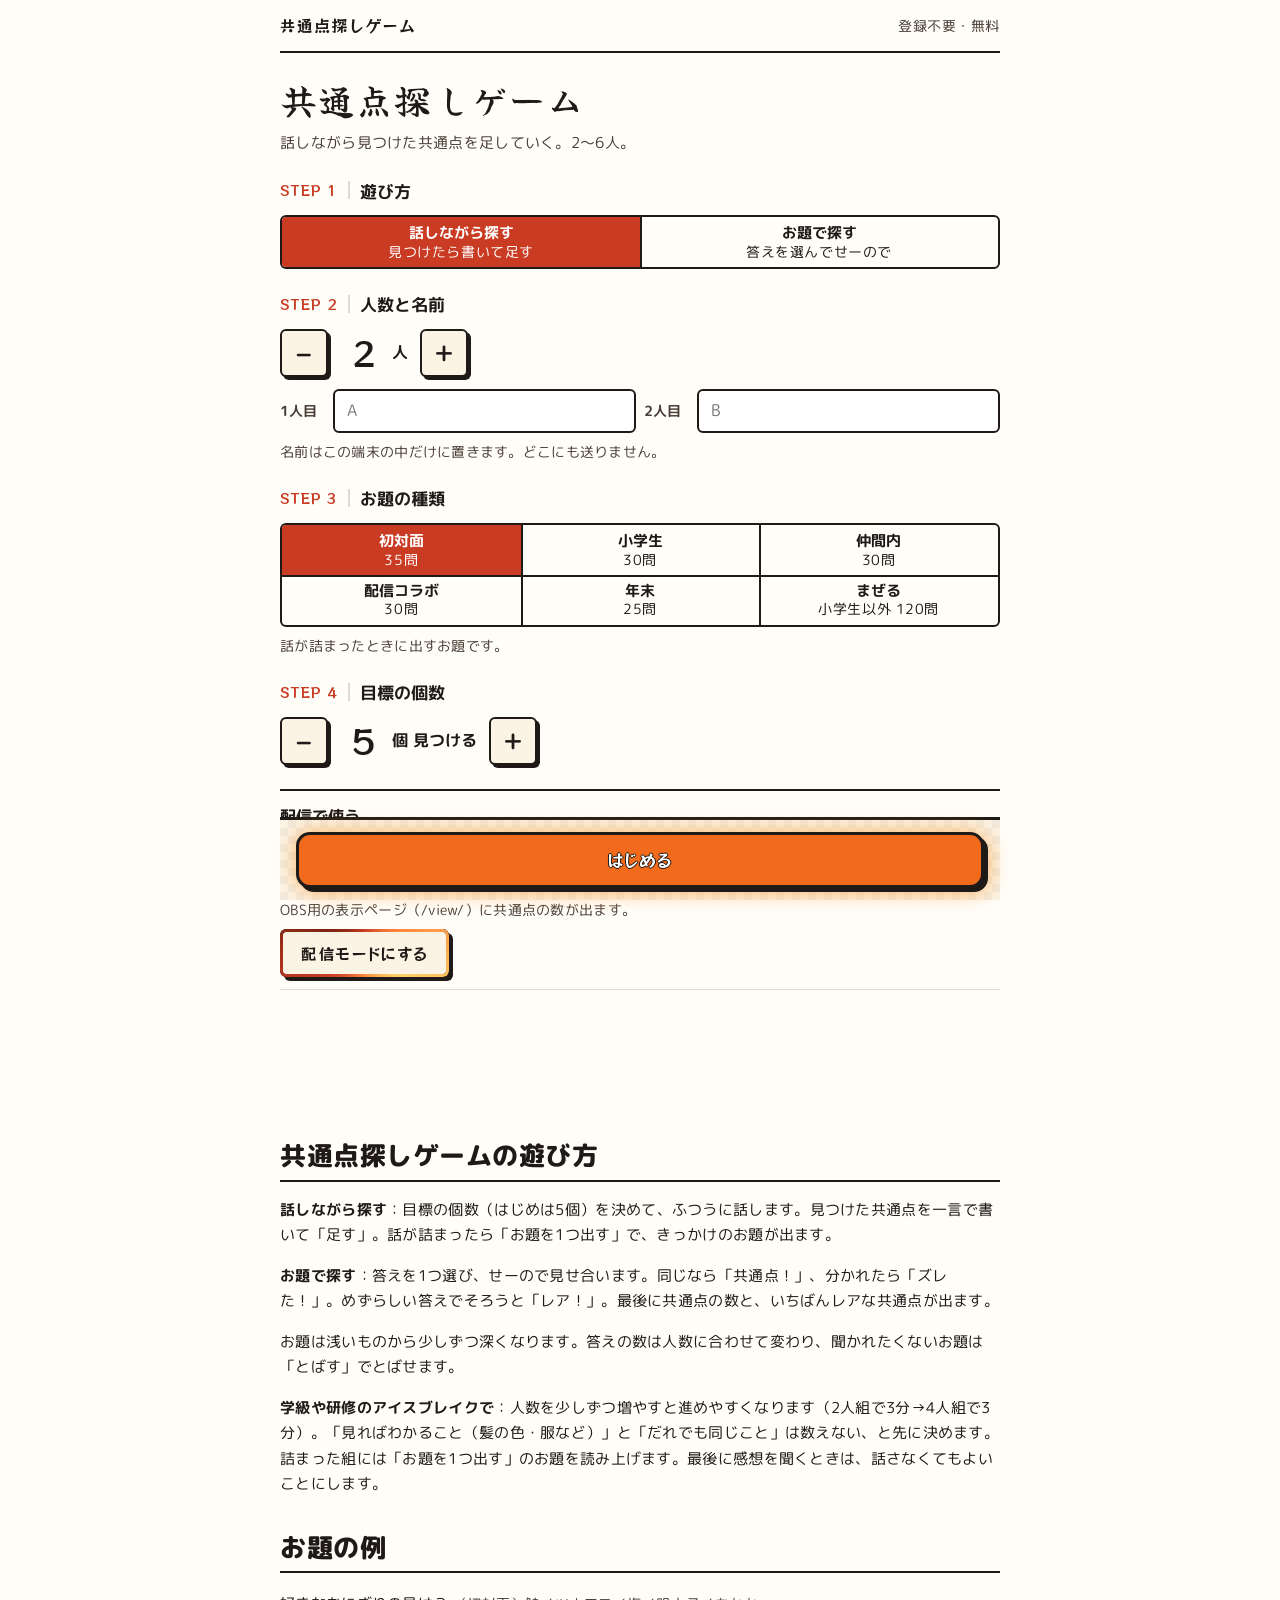
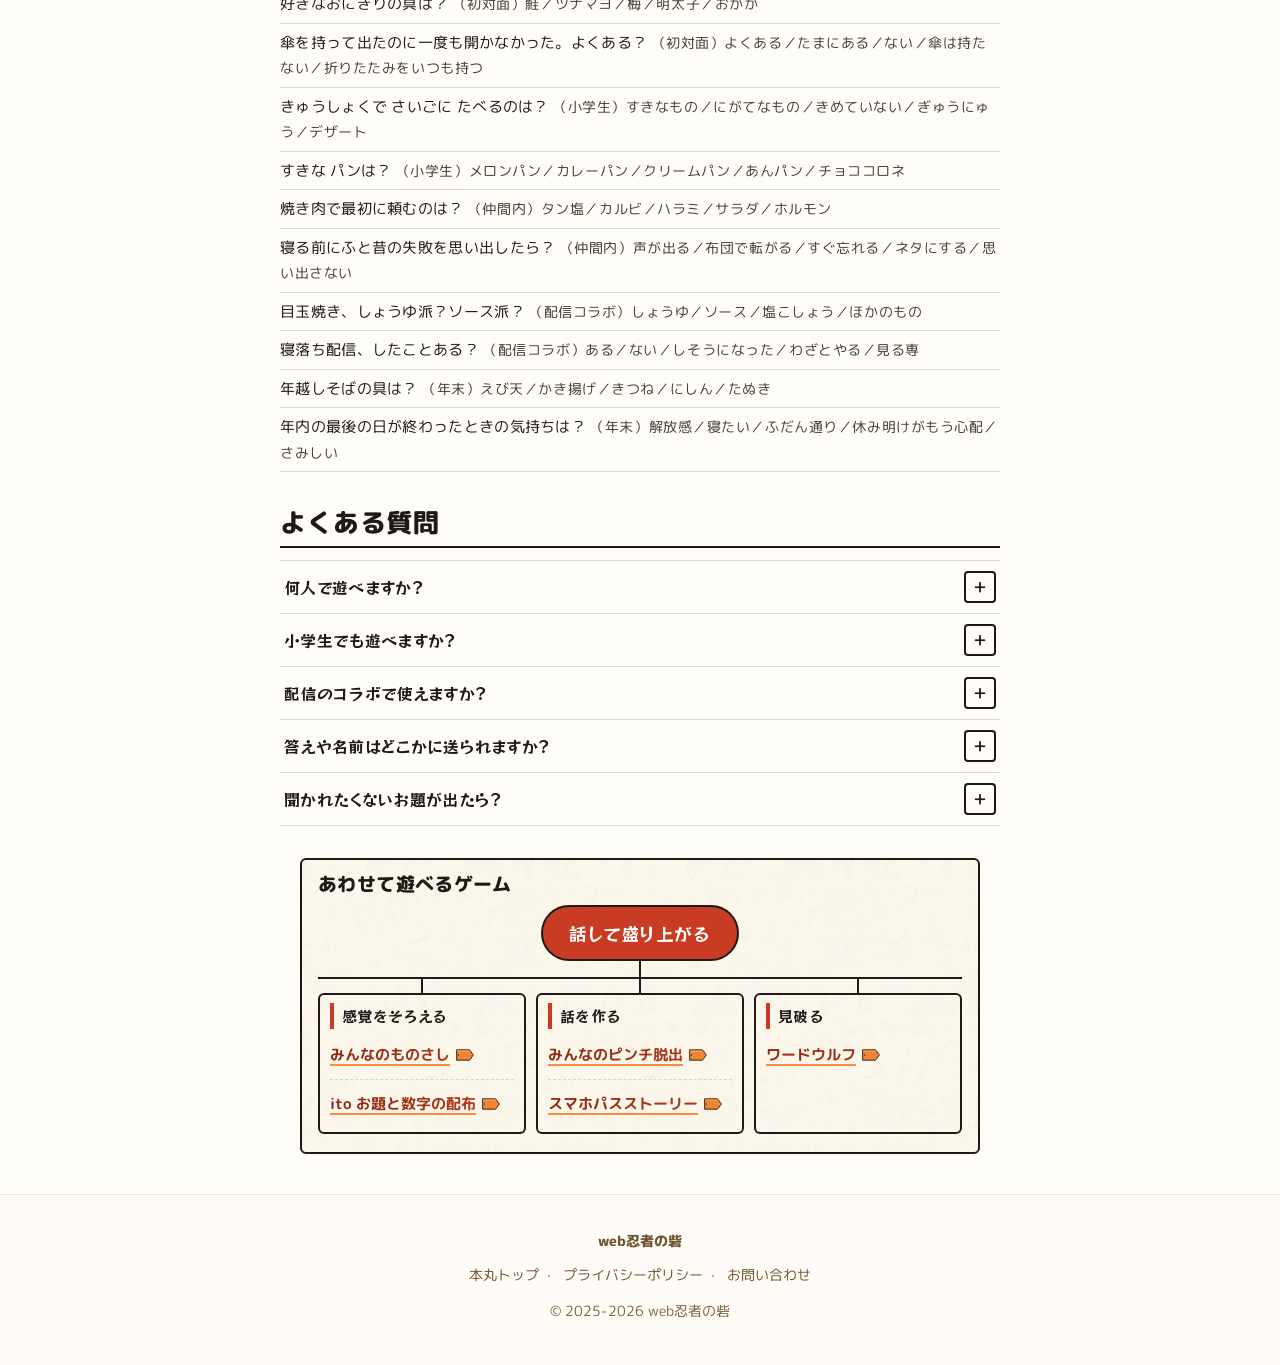
==== commit 5557a2c5: "kit afa429f: 主ボタンの文字のフチを細く Co-Authored-By: Claude Opus 5.5 <noreply@anthropic.com>" ====
--- a/index.html
+++ b/index.html
@@ -60,7 +60,7 @@
 
 <!-- 共通部品 D4（kkp-kit を kit/ にコピーしたもの。中は手で直さず kkp-kit 側で直して sync.sh）。
      配信モードの判定（KKit.stream）を広告より先に使うので defer なしで読む -->
-<script src="/kit/kit.js?v=a52d595"></script>
+<script src="/kit/kit.js?v=afa429f"></script>
 <!-- AdSense
      配信モード（PC幅768以上で手動・?mode=stream。kit の KKit.stream）と、参加リンク（?p=）の回答画面では AdSense のスクリプト自体を読まない（はぁ・ワードウルフと同じ）。
      スマホでは ?mode=stream も効かない（ふだんの遊び方で広告を消す抜け道にしないため）。
@@ -93,7 +93,7 @@
 <!-- k-fonts:start -->
 <link href="https://fonts.googleapis.com/css2?family=Yuji+Syuku&family=RocknRoll+One&display=swap&text=-%2F0123456789ABCEOPQRSTabeimnotvwz%C2%A9%C2%B7%E2%86%92%E2%88%92%E2%97%AF%E3%80%81%E3%80%82%E3%80%8C%E3%80%8D%E3%80%9C%E3%81%82%E3%81%84%E3%81%86%E3%81%88%E3%81%8A%E3%81%8B%E3%81%8C%E3%81%8D%E3%81%8E%E3%81%8F%E3%81%91%E3%81%92%E3%81%93%E3%81%95%E3%81%97%E3%81%98%E3%81%99%E3%81%9A%E3%81%9B%E3%81%9D%E3%81%9F%E3%81%A0%E3%81%A1%E3%81%A3%E3%81%A4%E3%81%A6%E3%81%A7%E3%81%A8%E3%81%A9%E3%81%AA%E3%81%AB%E3%81%AD%E3%81%AE%E3%81%AF%E3%81%B0%E3%81%B2%E3%81%B3%E3%81%B5%E3%81%B6%E3%81%B8%E3%81%B9%E3%81%BE%E3%81%BF%E3%82%80%E3%82%81%E3%82%82%E3%82%84%E3%82%88%E3%82%89%E3%82%8A%E3%82%8B%E3%82%8C%E3%82%8D%E3%82%8F%E3%82%92%E3%82%93%E3%82%A2%E3%82%A4%E3%82%A6%E3%82%A8%E3%82%AA%E3%82%AF%E3%82%B2%E3%82%B3%E3%82%B5%E3%82%B7%E3%82%B8%E3%82%B9%E3%82%BA%E3%82%BD%E3%82%BF%E3%83%81%E3%83%83%E3%83%88%E3%83%89%E3%83%90%E3%83%91%E3%83%94%E3%83%95%E3%83%96%E3%83%97%E3%83%99%E3%83%9A%E3%83%9B%E3%83%9C%E3%83%9D%E3%83%9E%E3%83%A0%E3%83%A1%E3%83%A2%E3%83%A7%E3%83%A9%E3%83%AA%E3%83%AB%E3%83%AC%E3%83%AF%E3%83%B3%E3%83%BB%E3%83%BC%E4%B8%80%E4%B8%8A%E4%B8%8B%E4%B8%8D%E4%B8%AD%E4%B8%B8%E4%BA%BA%E4%BD%8D%E4%BD%95%E4%BD%9C%E4%BD%BF%E4%BE%8B%E4%BF%A1%E4%BF%AE%E5%80%8B%E5%85%88%E5%85%A5%E5%85%A8%E5%85%B1%E5%87%BA%E5%88%86%E5%88%9D%E5%89%8D%E5%8A%A0%E5%8C%96%E5%8D%98%E5%8F%82%E5%8F%8E%E5%8F%96%E5%8F%97%E5%8F%B0%E5%8F%B3%E5%90%84%E5%90%88%E5%90%8C%E5%90%8D%E5%91%8A%E5%93%A1%E5%95%8F%E5%9B%9E%E5%A2%97%E5%A3%B2%E5%A4%89%E5%A4%9A%E5%AD%97%E5%AD%A6%E5%AE%9F%E5%AE%B6%E5%AF%BE%E5%B0%86%E5%B0%8F%E5%B0%91%E5%B1%8B%E5%B1%B1%E5%B8%83%E5%B8%AF%E5%B9%B8%E5%BA%83%E5%BA%A6%E5%BD%B9%E5%BE%8C%E5%BE%97%E5%BF%8D%E6%83%B3%E6%84%9F%E6%88%BB%E6%89%B1%E6%8A%BC%E6%8E%A2%E6%95%B0%E6%96%89%E6%96%99%E6%96%B0%E6%96%B9%E6%97%8F%E6%98%A0%E6%99%AF%E6%9B%B8%E6%9C%80%E6%9C%8D%E6%9C%A8%E6%9C%AB%E6%9C%AC%E6%A0%A1%E6%A0%BC%E6%A8%99%E6%AC%A1%E6%B1%BA%E6%B3%81%E6%B5%85%E6%B6%88%E6%B7%B1%E6%B7%B7%E7%82%B9%E7%84%A1%E7%89%88%E7%94%9F%E7%94%A8%E7%94%BB%E7%99%BB%E7%9B%9B%E7%9B%AE%E7%9E%AC%E7%9F%AD%E7%A0%94%E7%A0%A6%E7%A0%B4%E7%A4%BA%E7%A8%AE%E7%AB%AF%E7%AC%AC%E7%AD%94%E7%B0%A1%E7%B4%9A%E7%B5%82%E7%B5%84%E7%B6%9A%E7%B7%91%E7%BD%AE%E8%80%85%E8%81%9E%E8%83%8C%E8%84%B1%E8%87%AA%E8%89%B2%E8%91%89%E8%A1%8C%E8%A1%A8%E8%A6%81%E8%A6%8B%E8%A6%9A%E8%A8%80%E8%A9%B0%E8%A9%B1%E8%AA%AD%E8%B2%A9%E8%B2%BC%E8%B3%AA%E8%B6%B3%E8%BE%BC%E9%80%81%E9%80%9A%E9%80%B2%E9%81%8A%E9%81%A9%E9%81%B8%E9%83%A8%E9%85%8D%E9%87%8D%E9%87%91%E9%8C%B2%E9%96%8B%E9%9B%86%E9%9B%A2%E9%9D%92%E9%9D%A2%E9%A1%8C%E9%A1%9E%E9%AB%AA%EF%BC%81%EF%BC%88%EF%BC%89%EF%BC%8B%EF%BC%8F%EF%BC%9A%EF%BC%9F%EF%BD%9C" rel="stylesheet">
 <!-- k-fonts:end -->
-<link rel="stylesheet" href="/kit/kit.css?v=a52d595">
+<link rel="stylesheet" href="/kit/kit.css?v=afa429f">
 <script src="/js/odai.js"></script>
 <style>
 /* ---- このサイトだけの並べ方（k- 以外の名前） ---- */
--- a/kit/kit.css
+++ b/kit/kit.css
@@ -38,7 +38,7 @@
 .k-btn{display:inline-flex;align-items:center;justify-content:center;font-family:var(--k-bold);font-weight:400;letter-spacing:.04em;line-height:1.2;font-feature-settings:"palt" 1;text-decoration:none;cursor:pointer;transition:transform .08s,box-shadow .08s,filter .08s,background .15s;-webkit-tap-highlight-color:transparent}
 /* 主ボタン: 2026-11-09 ユーザー承認で全サイト「平らなオレンジ＋墨の枠」に統一（木目の板はやめた。10/30の配色調査・ワードウルフ等5サイトの試しを kit に取り込み）。色は --k-btn-main（既定 #f26a1b） */
 :root{--k-btn-main:#f26a1b;--k-navy:#2b3768}
-.k-btn-main{position:relative;min-height:56px;padding:0 22px;border:3px solid var(--k-sumi);border-radius:14px;background:var(--k-btn-main);color:#fff;font-size:17px;text-shadow:var(--k-outline);filter:drop-shadow(4px 4px 0 var(--k-sumi));white-space:nowrap}
+.k-btn-main{position:relative;min-height:56px;padding:0 22px;border:3px solid var(--k-sumi);border-radius:14px;background:var(--k-btn-main);color:#fff;font-size:17px;text-shadow:0 1px 0 var(--k-sumi),1px 0 0 var(--k-sumi),0 -1px 0 var(--k-sumi),-1px 0 0 var(--k-sumi);filter:drop-shadow(4px 4px 0 var(--k-sumi));white-space:nowrap}
 .k-btn-main:hover,.k-btn-main:disabled,.k-btn-main[disabled]{background:var(--k-btn-main)}
 .k-btn-main::after{content:"";position:absolute;inset:0;border-radius:11px;pointer-events:none;background:linear-gradient(110deg,transparent 38%,rgba(255,255,255,.45) 50%,transparent 62%) no-repeat;background-size:260% 100%;background-position:120% 0;transition:background-position .7s ease}
 .k-btn-main:hover::after,.k-btn-main:focus-visible::after{background-position:-20% 0}
@@ -501,7 +501,7 @@
 .k-view-open{display:flex;flex-wrap:wrap;align-items:center;gap:8px 10px}
 .k-view-open>.k-btn{min-height:44px;padding:0 14px;font-size:15px;box-shadow:var(--k-sh-s)}
 .k-view-open>.k-seg{flex:none}
-.k-view-open>.k-seg>button{min-height:44px;padding:4px 10px;font-size:14px}
+.k-view-open>.k-seg>button{min-width:44px;min-height:44px;padding:4px 10px;font-size:14px}
 .k-view-open>p{flex:1 1 260px;margin:0;font-size:14px;line-height:1.5;color:var(--k-text-2)}
 .k-view-open>.k-vo-msg{flex-basis:100%;color:var(--k-shu);font-weight:700}
 .k-view-open .k-vo-color{flex-direction:row;gap:6px}
